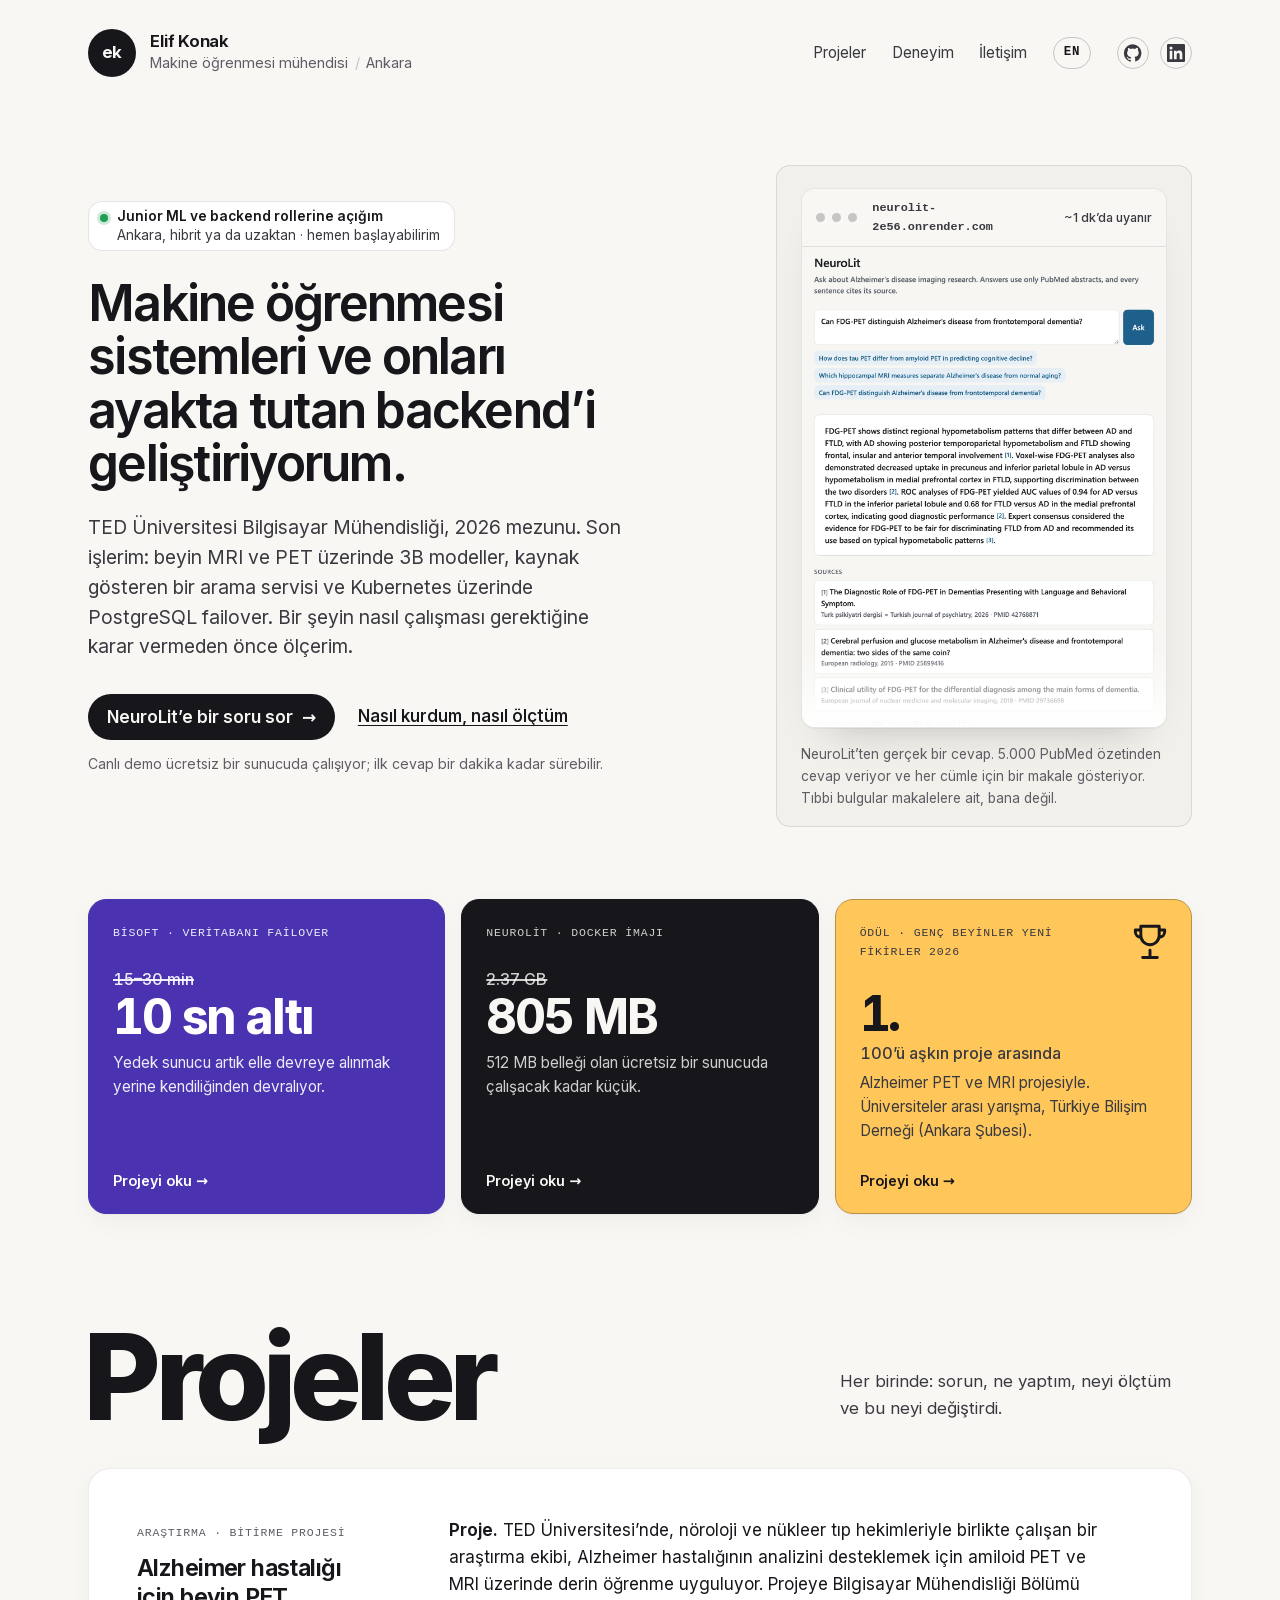
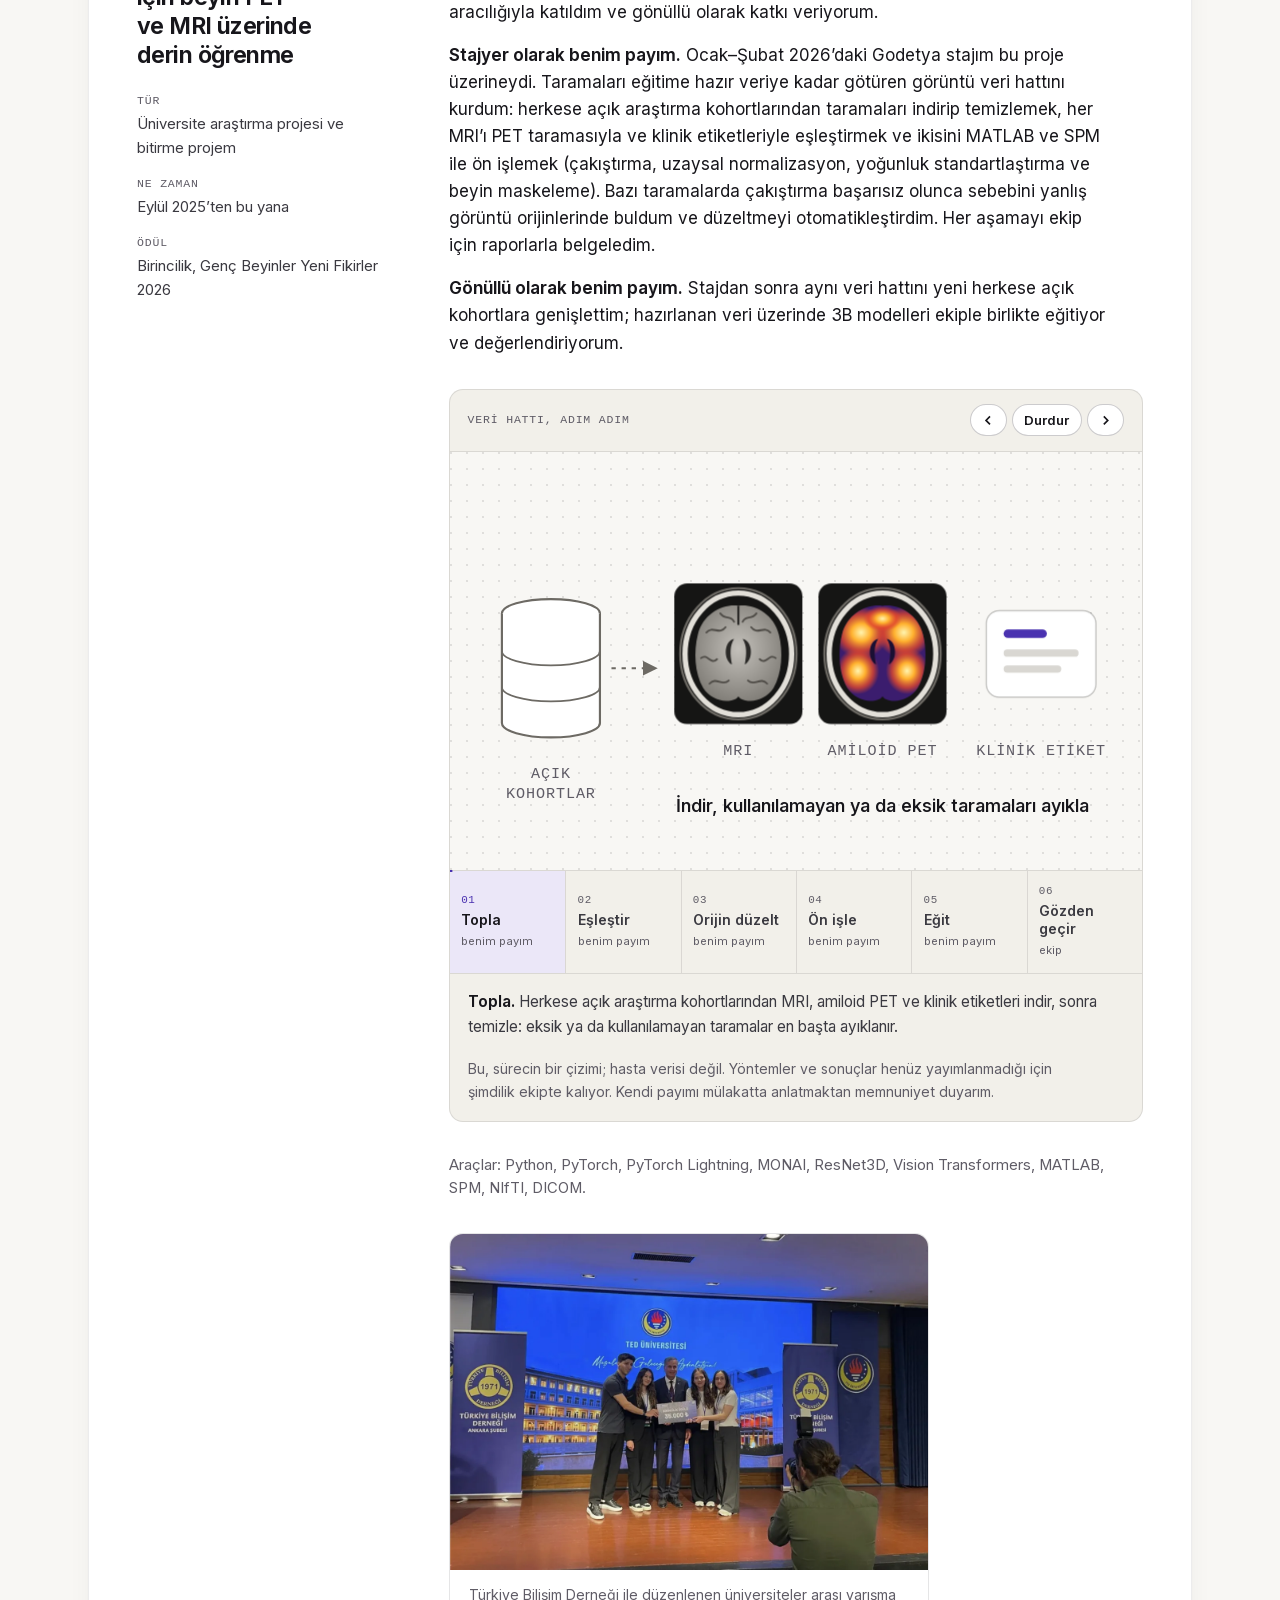
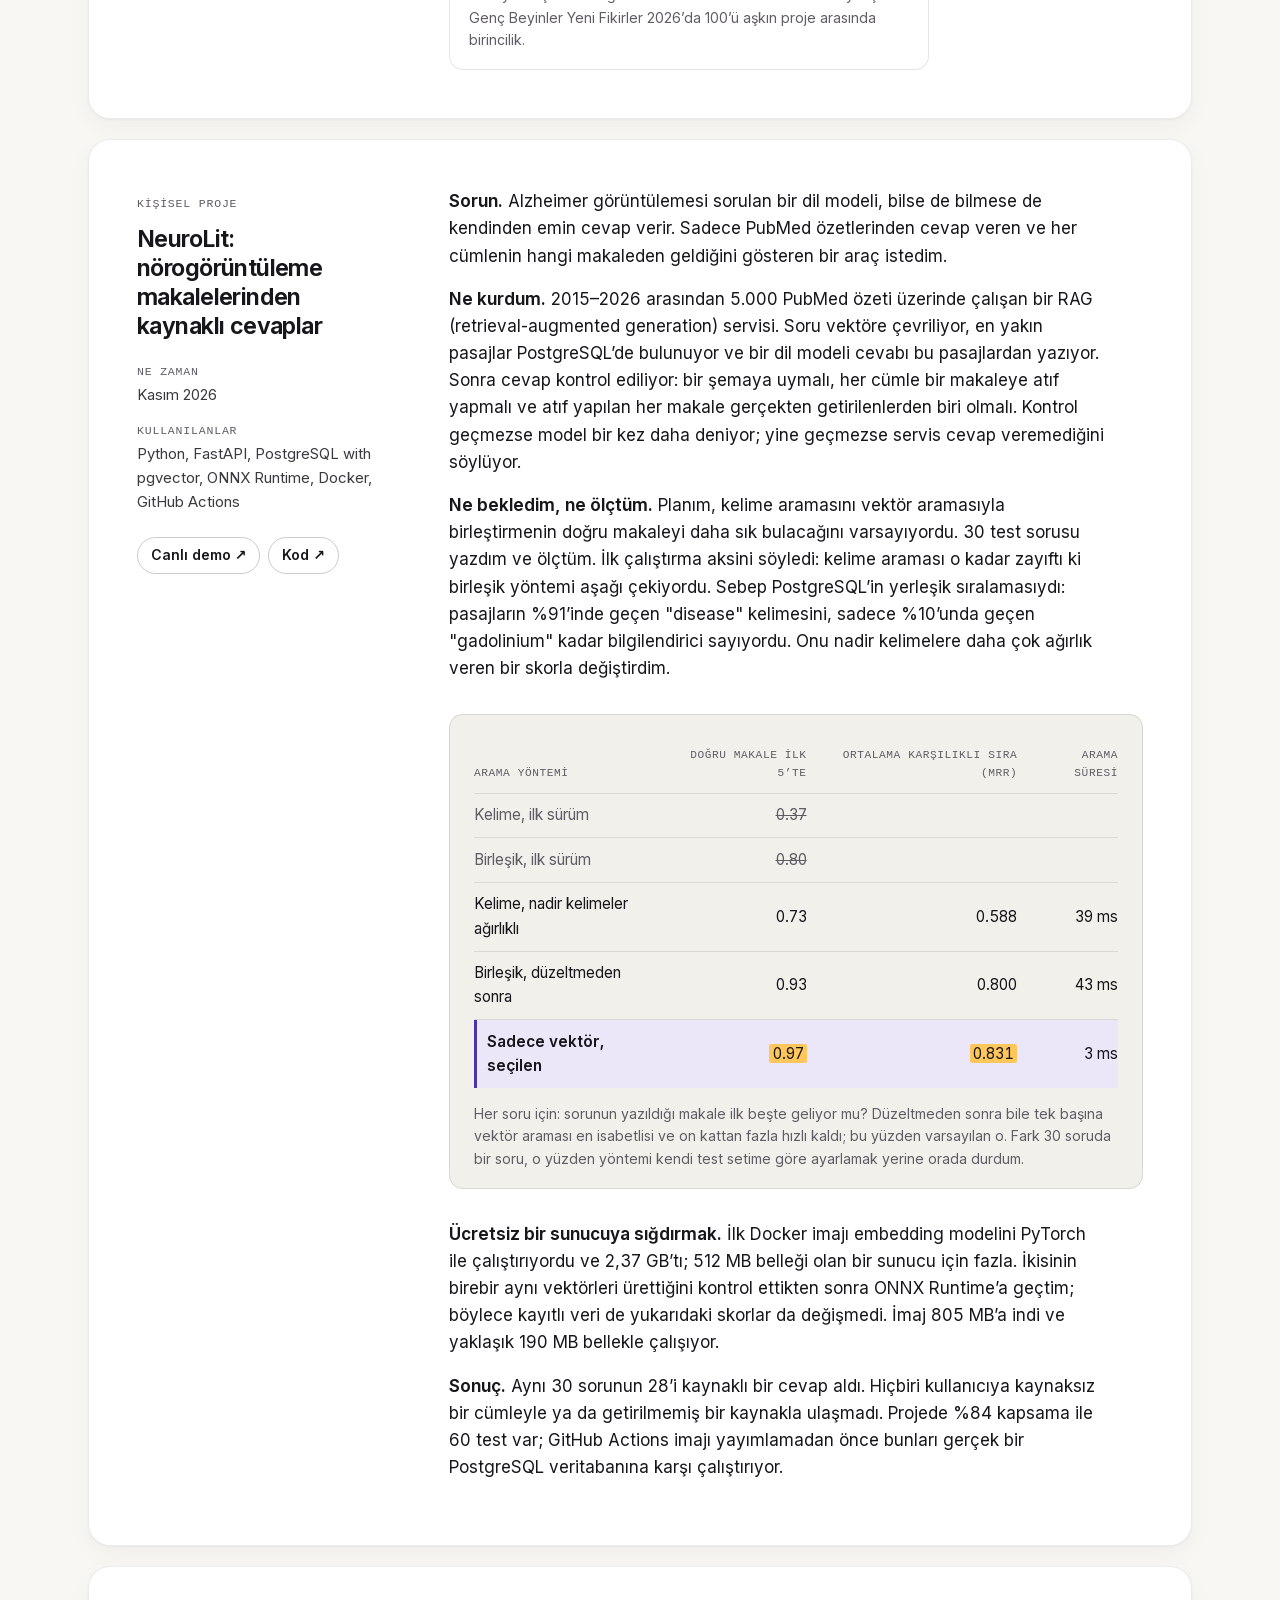
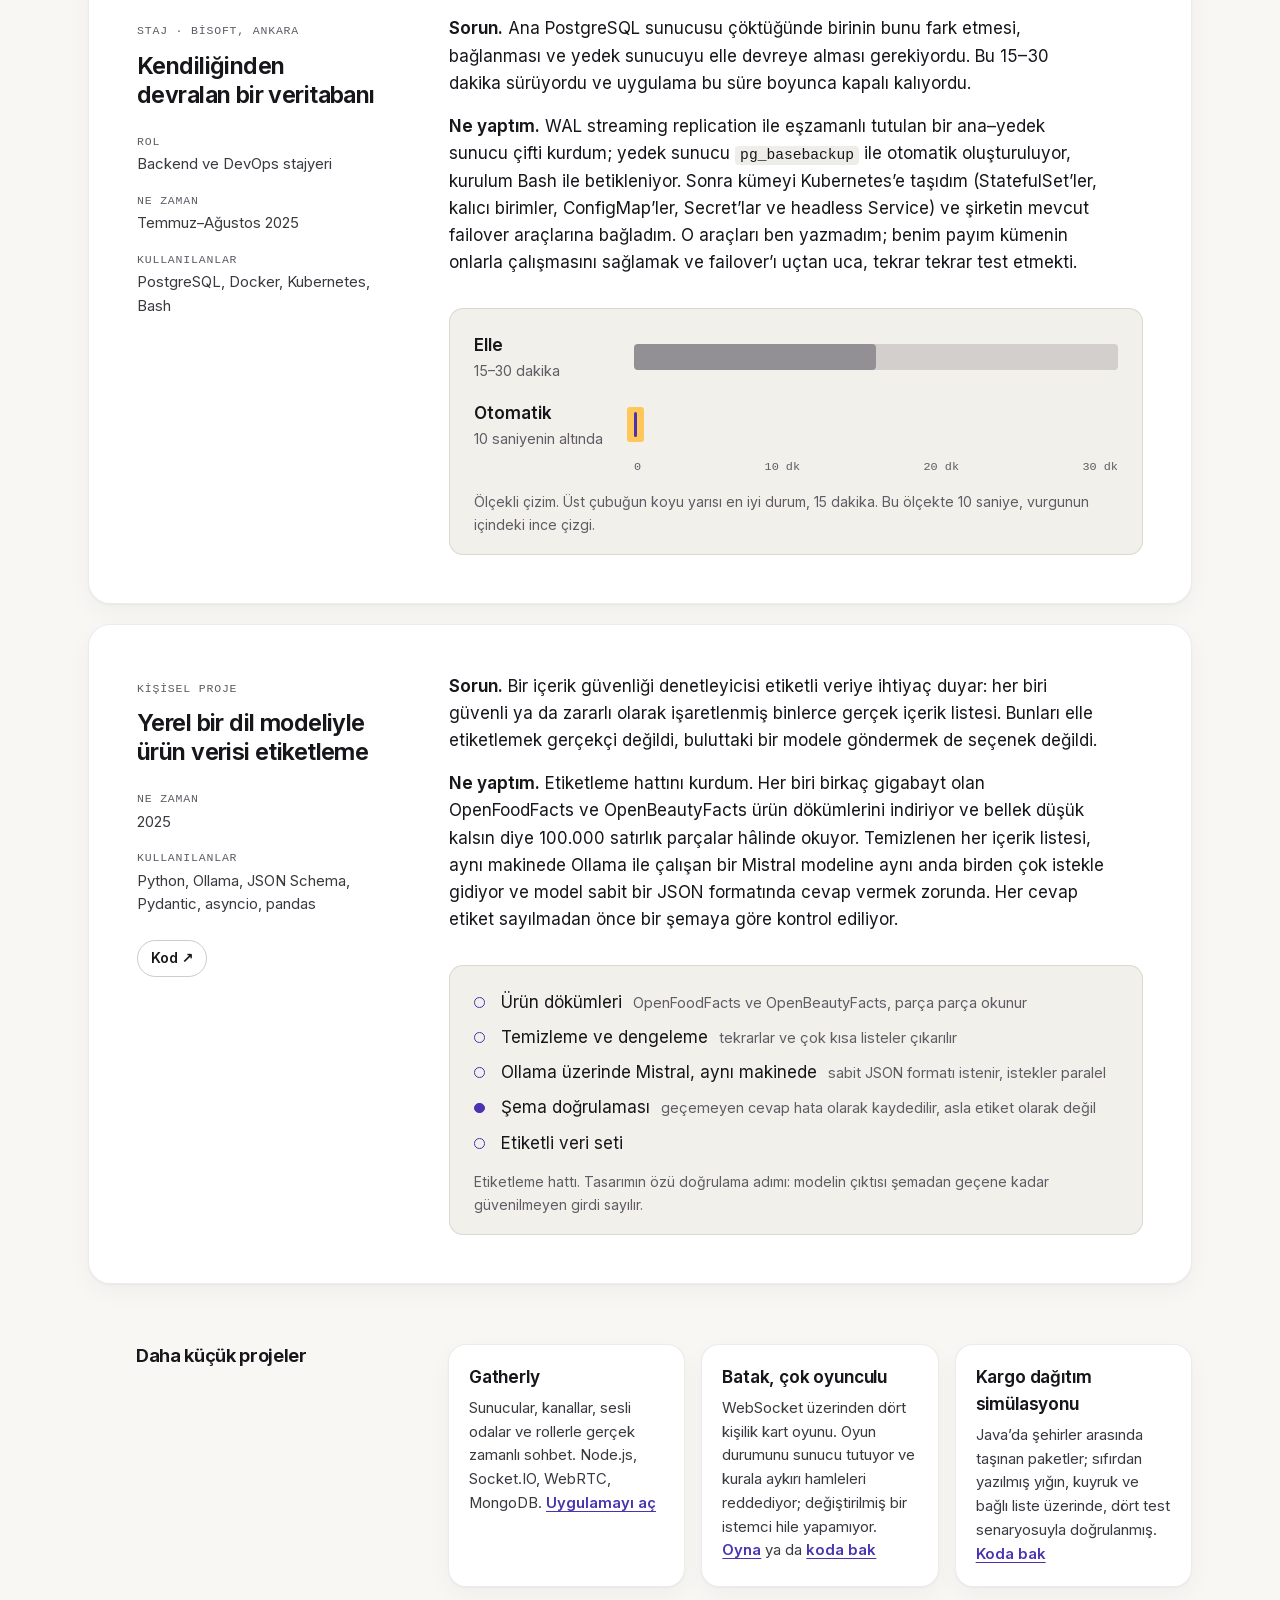
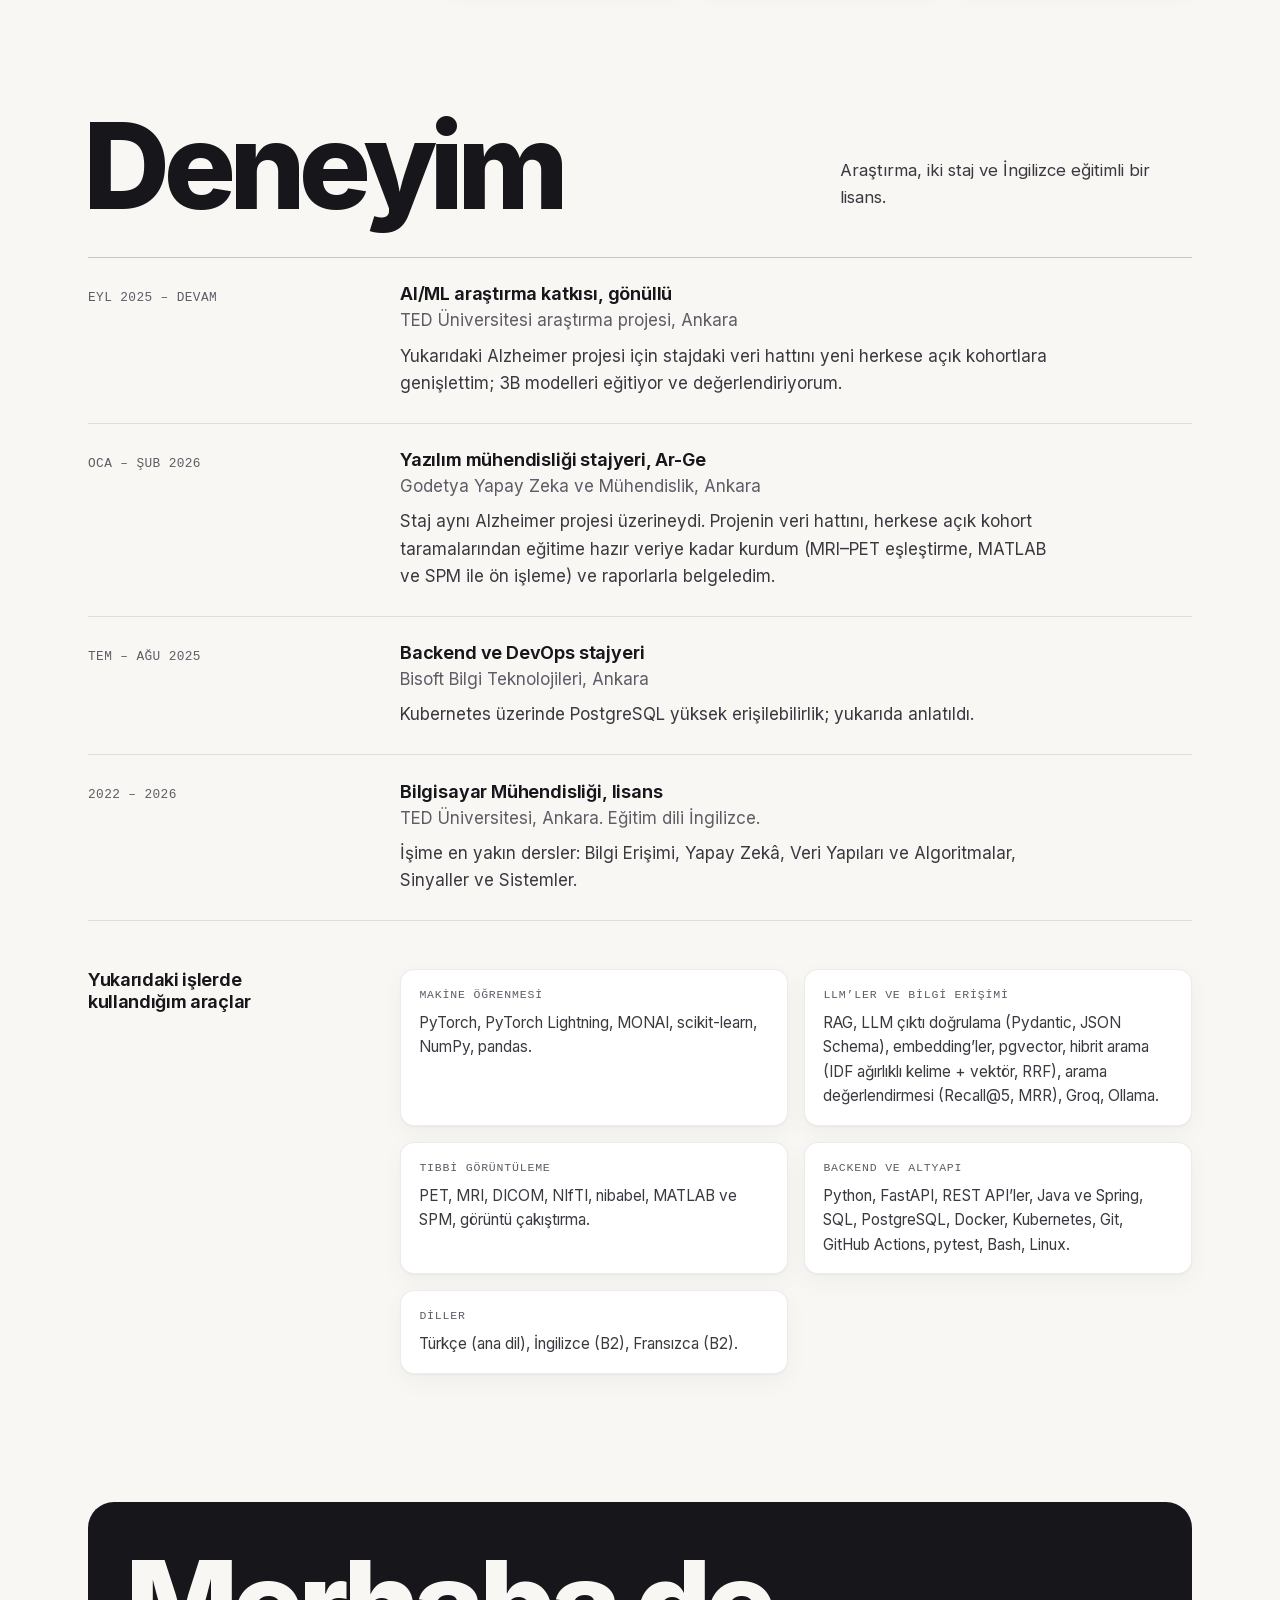
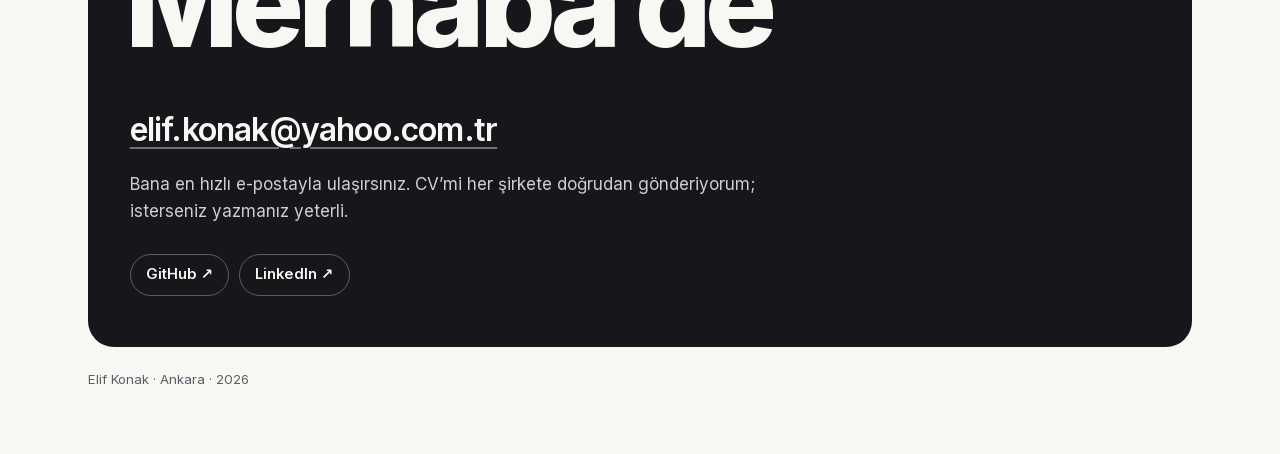
==== tr/index.html @ c2afcd05 "Turkish page at /tr/, new intro and link-preview text - New headline and subtitle; the 'I measure it" ====
<!DOCTYPE html>
<html lang="tr">
<head>
<meta charset="UTF-8" />
<meta name="viewport" content="width=device-width, initial-scale=1.0" />
<meta name="color-scheme" content="light" />
<title>Elif Konak, makine öğrenmesi mühendisi</title>
<meta name="description" content="Ankara’da makine öğrenmesi ve backend mühendisi. ML sistemleri, bilgi erişimi ve güvenilir altyapı. TED Üniversitesi, 2026." />
<meta property="og:title" content="Elif Konak, makine öğrenmesi mühendisi" />
<meta property="og:description" content="Ankara’da makine öğrenmesi ve backend mühendisi. ML sistemleri, bilgi erişimi ve güvenilir altyapı. TED Üniversitesi, 2026." />
<meta property="og:type" content="website" />
<meta property="og:url" content="https://elifkk14.github.io/tr/" />
<meta property="og:locale" content="tr_TR" />
<link rel="alternate" hreflang="en" href="https://elifkk14.github.io/" />
<link rel="alternate" hreflang="tr" href="https://elifkk14.github.io/tr/" />
<meta property="og:image" content="https://elifkk14.github.io/images/og-card.png?v=3" />
<meta property="og:image:width" content="1200" />
<meta property="og:image:height" content="630" />
<meta property="og:image:alt" content="Elif Konak, machine learning engineer in Ankara. Medical imaging, literature search and the backend that keeps them running." />
<meta name="twitter:card" content="summary_large_image" />
<meta name="twitter:title" content="Elif Konak, makine öğrenmesi mühendisi" />
<meta name="twitter:description" content="Ankara’da makine öğrenmesi ve backend mühendisi. ML sistemleri, bilgi erişimi ve güvenilir altyapı." />
<meta name="twitter:image" content="https://elifkk14.github.io/images/og-card.png?v=3" />
<link rel="icon" href="data:image/svg+xml,<svg xmlns='http://www.w3.org/2000/svg' viewBox='0 0 100 100'><rect width='100' height='100' rx='22' fill='%234a32b0'/><text x='50' y='67' font-family='Inter,Arial,sans-serif' font-weight='700' font-size='50' text-anchor='middle' fill='white'>ek</text></svg>" />
<script>try{if(!matchMedia('(prefers-reduced-motion: reduce)').matches&&'IntersectionObserver' in window)document.documentElement.classList.add('anim');addEventListener('error',function(){document.documentElement.classList.remove('anim')})}catch(e){}</script>
<link rel="preload" href="../fonts/inter-latin.woff2" as="font" type="font/woff2" crossorigin />
<link rel="stylesheet" href="../assets/site.css" />
</head>
<body>
<a class="skip" href="#work">Seçili çalışmalara geç</a>
<div class="progress" aria-hidden="true"></div>

<nav class="rail" aria-label="Bölümler">
  <ol>
    <li><a href="#top" data-sec="top"><i></i><span>Giriş</span></a></li>
    <li><a href="#work" data-sec="work"><i></i><span>Projeler</span></a></li>
    <li><a href="#experience" data-sec="experience"><i></i><span>Deneyim</span></a></li>
    <li><a href="#contact" data-sec="contact"><i></i><span>İletişim</span></a></li>
  </ol>
</nav>

<div class="wrap" id="top">
  <header class="top">
    <nav aria-label="Ana menü">
      <a class="who" href="#top">
        <span class="avatar" aria-hidden="true">ek</span>
        <span><b>Elif Konak</b><small>Makine öğrenmesi mühendisi<span>/</span>Ankara</small></span>
      </a>
      <ul>
        <li><a href="#work">Projeler</a></li>
        <li><a href="#experience">Deneyim</a></li>
        <li><a href="#contact">İletişim</a></li>
        <li class="lang"><a href="../" hreflang="en" lang="en" aria-label="English">EN</a></li>
        <li class="ico"><a href="https://github.com/elifkk14" aria-label="GitHub"><svg viewBox="0 0 24 24" width="18" height="18" aria-hidden="true"><path fill="currentColor" d="M12 .3a12 12 0 0 0-3.8 23.4c.6.1.8-.3.8-.6v-2c-3.3.7-4-1.6-4-1.6-.6-1.4-1.4-1.8-1.4-1.8-1-.7.1-.7.1-.7 1.2.1 1.8 1.2 1.8 1.2 1 1.8 2.8 1.3 3.5 1 0-.8.4-1.3.7-1.6-2.7-.3-5.5-1.3-5.5-5.9 0-1.3.5-2.4 1.2-3.2-.1-.3-.5-1.5.1-3.2 0 0 1-.3 3.3 1.2a11.5 11.5 0 0 1 6 0C17.3 4.6 18.3 5 18.3 5c.7 1.7.2 2.9.1 3.2.8.8 1.2 1.9 1.2 3.2 0 4.6-2.8 5.6-5.5 5.9.4.4.8 1.1.8 2.2v3.3c0 .3.2.7.8.6A12 12 0 0 0 12 .3"/></svg></a></li>
        <li class="ico"><a href="https://www.linkedin.com/in/elif-konakk/" aria-label="LinkedIn"><svg viewBox="0 0 24 24" width="18" height="18" aria-hidden="true"><path fill="currentColor" d="M20.45 20.45h-3.56v-5.57c0-1.33-.02-3.04-1.85-3.04-1.85 0-2.14 1.45-2.14 2.94v5.67H9.35V9h3.41v1.56h.05c.48-.9 1.64-1.85 3.37-1.85 3.6 0 4.27 2.37 4.27 5.46v6.28zM5.34 7.43a2.06 2.06 0 1 1 0-4.13 2.06 2.06 0 0 1 0 4.13zM7.12 20.45H3.56V9h3.56v11.45zM22.22 0H1.77C.79 0 0 .77 0 1.73v20.54C0 23.23.79 24 1.77 24h20.45c.98 0 1.78-.77 1.78-1.73V1.73C24 .77 23.2 0 22.22 0z"/></svg></a></li>
      </ul>
    </nav>
  </header>

  <div class="intro">
    <div>
      <p class="status"><span><b>Junior ML ve backend rollerine açığım</b> <span>Ankara, hibrit ya da uzaktan · hemen başlayabilirim</span></span></p>
      <h1>Makine öğrenmesi sistemleri ve onları ayakta tutan backend’i geliştiriyorum.</h1>
      <p class="lede">TED Üniversitesi Bilgisayar Mühendisliği, 2026 mezunu. Son işlerim: beyin MRI ve PET üzerinde 3B modeller, kaynak gösteren bir arama servisi ve Kubernetes üzerinde PostgreSQL failover. Bir şeyin nasıl çalışması gerektiğine karar vermeden önce ölçerim.</p>
      <p class="actions">
        <a class="button" href="https://neurolit-2e56.onrender.com">NeuroLit’e bir soru sor <span class="arr" aria-hidden="true">→</span></a>
        <a class="plain" href="#neurolit">Nasıl kurdum, nasıl ölçtüm</a>
        <small>Canlı demo ücretsiz bir sunucuda çalışıyor; ilk cevap bir dakika kadar sürebilir.</small>
      </p>
    </div>
    <figure class="demo">
      <a href="https://neurolit-2e56.onrender.com" aria-label="NeuroLit canlı demosunu aç">
        <span class="bar"><i></i><i></i><i></i><b>neurolit-2e56.onrender.com</b><em>~1 dk’da uyanır</em></span>
        <span class="view">
          <picture>
            <source srcset="../images/neurolit-answer.webp" type="image/webp" />
            <img src="../images/neurolit-answer.jpg" alt="NeuroLit’in FDG-PET’in Alzheimer hastalığını frontotemporal demanstan ayırıp ayıramayacağı sorusuna verdiği cevap; numaralı atıflar ve altta PubMed kaynakları" width="1300" height="1741" decoding="async" />
          </picture>
        </span>
      </a>
      <figcaption>NeuroLit’ten gerçek bir cevap. 5.000 PubMed özetinden cevap veriyor ve her cümle için bir makale gösteriyor. Tıbbi bulgular makalelere ait, bana değil.</figcaption>
    </figure>
  </div>

  <ul class="stats" aria-label="Aşağıdaki projelerden öne çıkanlar">
    <li class="s-signal rv"><a href="#failover">
      <span class="label">Bisoft · veritabanı failover</span>
      <span class="num"><del>15–30 min</del><span class="new">10 sn altı</span></span>
      <p>Yedek sunucu artık elle devreye alınmak yerine kendiliğinden devralıyor.</p>
      <span class="go">Projeyi oku <span aria-hidden="true">→</span></span>
    </a></li>
    <li class="s-ink rv"><a href="#neurolit">
      <span class="label">NeuroLit · Docker imajı</span>
      <span class="num"><del>2.37 GB</del><span class="new">805 MB</span></span>
      <p>512 MB belleği olan ücretsiz bir sunucuda çalışacak kadar küçük.</p>
      <span class="go">Projeyi oku <span aria-hidden="true">→</span></span>
    </a></li>
    <li class="s-award rv"><a href="#alzheimers">
      <svg class="trophy" viewBox="0 0 24 24" width="44" height="44" aria-hidden="true"><path d="M8 21h8M12 17v4M7 4h10v5a5 5 0 0 1-10 0V4zM17 6h3v1a3 3 0 0 1-3 3M7 6H4v1a3 3 0 0 0 3 3" fill="none" stroke="currentColor" stroke-width="1.6" stroke-linecap="round" stroke-linejoin="round"/></svg>
      <span class="label">Ödül · Genç Beyinler Yeni Fikirler 2026</span>
      <span class="num"><span class="new">1.</span><span class="of">100’ü aşkın proje arasında</span></span>
      <p>Alzheimer PET ve MRI projesiyle. Üniversiteler arası yarışma, Türkiye Bilişim Derneği (Ankara Şubesi).</p>
      <span class="go">Projeyi oku <span aria-hidden="true">→</span></span>
    </a></li>
  </ul>
</div>

<main>
<section id="work">
  <div class="wrap">
    <div class="sec-head rv-head">
      <h2 class="display"><span class="m">Projeler</span></h2>
      <p>Her birinde: sorun, ne yaptım, neyi ölçtüm ve bu neyi değiştirdi.</p>
    </div>

    <article class="case rv" id="alzheimers">
      <div class="meta">
        <span class="label">Araştırma · bitirme projesi</span>
        <h3>Alzheimer hastalığı için beyin PET ve MRI üzerinde derin öğrenme</h3>
        <dl>
          <div><dt class="label">Tür</dt><dd>Üniversite araştırma projesi ve bitirme projem</dd></div>
          <div><dt class="label">Ne zaman</dt><dd>Eylül 2025’ten bu yana</dd></div>
          <div><dt class="label">Ödül</dt><dd>Birincilik, Genç Beyinler Yeni Fikirler 2026</dd></div>
        </dl>
      </div>
      <div class="story">
        <div class="prose kids">
          <p><b>Proje.</b> TED Üniversitesi’nde, nöroloji ve nükleer tıp hekimleriyle birlikte çalışan bir araştırma ekibi, Alzheimer hastalığının analizini desteklemek için amiloid PET ve MRI üzerinde derin öğrenme uyguluyor. Projeye Bilgisayar Mühendisliği Bölümü aracılığıyla katıldım ve gönüllü olarak katkı veriyorum.</p>
          <p><b>Stajyer olarak benim payım.</b> Ocak–Şubat 2026’daki Godetya stajım bu proje üzerineydi. Taramaları eğitime hazır veriye kadar götüren görüntü veri hattını kurdum: herkese açık araştırma kohortlarından taramaları indirip temizlemek, her MRI’ı PET taramasıyla ve klinik etiketleriyle eşleştirmek ve ikisini MATLAB ve SPM ile ön işlemek (çakıştırma, uzaysal normalizasyon, yoğunluk standartlaştırma ve beyin maskeleme). Bazı taramalarda çakıştırma başarısız olunca sebebini yanlış görüntü orijinlerinde buldum ve düzeltmeyi otomatikleştirdim. Her aşamayı ekip için raporlarla belgeledim.</p>
          <p><b>Gönüllü olarak benim payım.</b> Stajdan sonra aynı veri hattını yeni herkese açık kohortlara genişlettim; hazırlanan veri üzerinde 3B modelleri ekiple birlikte eğitiyor ve değerlendiriyorum.</p>
        </div>

        <figure class="pipe" id="pipe">
          <div class="pipe-top">
            <span class="label">Veri hattı, adım adım</span>
            <div class="pipe-ctrl">
              <button type="button" data-act="prev" aria-label="Önceki adım"><svg viewBox="0 0 16 16" aria-hidden="true"><path d="M10 3 5 8l5 5" fill="none" stroke="currentColor" stroke-width="2"/></svg></button>
              <button type="button" data-act="play" aria-pressed="true"><span>Durdur</span></button>
              <button type="button" data-act="next" aria-label="Sonraki adım"><svg viewBox="0 0 16 16" aria-hidden="true"><path d="m6 3 5 5-5 5" fill="none" stroke="currentColor" stroke-width="2"/></svg></button>
            </div>
          </div>

          <svg class="stage" viewBox="0 0 480 290" role="img" aria-labelledby="pipe-title">
            <title id="pipe-title">Görüntü veri hattının çizimi: taramaları topla, MRI ile PET’i eşleştir, görüntü orijinlerini düzelt, ön işle, 3B modelleri eğit ve sonuçları hekimlerle gözden geçir.</title>
            <defs>
              <path id="brain" d="M0,-45 C14,-47 33,-38 38,-18 C42,-2 41,18 33,32 C26,43 12,47 2,42 L0,40 L-2,42 C-12,47 -26,43 -33,32 C-41,18 -42,-2 -38,-18 C-33,-38 -14,-47 0,-45Z"/>
              <clipPath id="bclip"><use href="#brain"/></clipPath>
              <radialGradient id="gm" cx="50%" cy="45%" r="62%"><stop offset="0" stop-color="#c4c1bb"/><stop offset="1" stop-color="#7d7a74"/></radialGradient>
              <radialGradient id="hot"><stop offset="0" stop-color="#fff5b0"/><stop offset=".35" stop-color="#ffb12e"/><stop offset=".72" stop-color="#e5482c" stop-opacity=".75"/><stop offset="1" stop-color="#e5482c" stop-opacity="0"/></radialGradient>
              <linearGradient id="uneven" x1="0" x2="1"><stop offset="0" stop-color="#2a2a28"/><stop offset=".3" stop-color="#d8d5ce"/><stop offset=".55" stop-color="#5a5853"/><stop offset=".8" stop-color="#f4f2ee"/><stop offset="1" stop-color="#3a3936"/></linearGradient>
              <linearGradient id="even" x1="0" x2="1"><stop offset="0" stop-color="#1c1c1b"/><stop offset="1" stop-color="#f4f2ee"/></linearGradient>
              <symbol id="tile" viewBox="-60 -66 120 132"><rect x="-60" y="-66" width="120" height="132" rx="12" fill="#151514"/></symbol>
              <symbol id="skull" viewBox="-60 -66 120 132"><ellipse rx="50" ry="57" fill="none" stroke="#e2dfd8" stroke-width="5"/><ellipse rx="54.5" ry="61.5" fill="none" stroke="#6f6c66" stroke-width="2"/></symbol>
              <symbol id="mri" viewBox="-60 -66 120 132">
                <use href="#brain" fill="url(#gm)"/>
                <g fill="none" stroke="#4f4c47" stroke-width="1.7" stroke-linecap="round">
                  <path d="M-30,-20 C-24,-27 -18,-17 -12,-25"/><path d="M30,-20 C24,-27 18,-17 12,-25"/>
                  <path d="M-35,4 C-29,-1 -26,11 -20,5"/><path d="M35,4 C29,-1 26,11 20,5"/>
                  <path d="M-27,28 C-21,21 -15,31 -9,25"/><path d="M27,28 C21,21 15,31 9,25"/>
                  <path d="M-17,-38 C-12,-31 -7,-37 -4,-30"/><path d="M17,-38 C12,-31 7,-37 4,-30"/>
                </g>
                <path d="M-4,-14 C-14,-12 -14,6 -6,10 C-8,0 -8,-8 -4,-14Z M4,-14 C14,-12 14,6 6,10 C8,0 8,-8 4,-14Z" fill="#2a2927"/>
                <path d="M0,-45 V-27" stroke="#2a2927" stroke-width="2"/>
              </symbol>
              <symbol id="pet" viewBox="-60 -66 120 132">
                <g clip-path="url(#bclip)">
                  <rect x="-45" y="-50" width="90" height="100" fill="#3b1d6e"/>
                  <ellipse cx="-20" cy="-20" rx="26" ry="24" fill="url(#hot)"/><ellipse cx="20" cy="-20" rx="26" ry="24" fill="url(#hot)"/>
                  <ellipse cx="-23" cy="16" rx="20" ry="22" fill="url(#hot)"/><ellipse cx="23" cy="16" rx="20" ry="22" fill="url(#hot)"/>
                  <ellipse cx="0" cy="-33" rx="18" ry="12" fill="url(#hot)"/>
                </g>
                <path d="M-4,-14 C-14,-12 -14,6 -6,10 C-8,0 -8,-8 -4,-14Z M4,-14 C14,-12 14,6 6,10 C8,0 8,-8 4,-14Z" fill="#1a0f33"/>
              </symbol>
              <marker id="arr" viewBox="0 0 10 10" refX="8" refY="5" markerWidth="7" markerHeight="7" orient="auto-start-reverse"><path d="M0,0 L10,5 L0,10 z" fill="#6d6a64"/></marker>
            </defs>

            <!-- 01 collect -->
            <g class="scene" data-s="0">
              <g transform="translate(70,150)">
                <ellipse cy="-38" rx="34" ry="10" fill="#fff" stroke="#6d6a64" stroke-width="1.5"/>
                <path d="M-34,-38 V38 A34,10 0 0 0 34,38 V-38" fill="#fff" stroke="#6d6a64" stroke-width="1.5"/>
                <path d="M-34,-12 A34,10 0 0 0 34,-12 M-34,13 A34,10 0 0 0 34,13" fill="none" stroke="#6d6a64" stroke-width="1.2"/>
                <text y="76" text-anchor="middle">Açık</text><text y="90" text-anchor="middle">kohortlar</text>
              </g>
              <path d="M112,150 H142" stroke="#6d6a64" stroke-width="1.5" stroke-dasharray="3 4" marker-end="url(#arr)"/>
              <g transform="translate(200,140) scale(.74)"><g class="a-r1"><use href="#tile" x="-60" y="-66" width="120" height="132"/><use href="#skull" x="-60" y="-66" width="120" height="132"/><use href="#mri" x="-60" y="-66" width="120" height="132"/></g></g>
              <g transform="translate(300,140) scale(.74)"><g class="a-r2"><use href="#tile" x="-60" y="-66" width="120" height="132"/><use href="#skull" x="-60" y="-66" width="120" height="132"/><use href="#pet" x="-60" y="-66" width="120" height="132"/></g></g>
              <g transform="translate(410,140)"><g class="a-r3">
                <rect x="-38" y="-30" width="76" height="60" rx="9" fill="#fff" stroke="#121211" stroke-opacity=".22"/>
                <rect x="-26" y="-17" width="30" height="6" rx="3" fill="#4a32b0"/>
                <rect x="-26" y="-3" width="52" height="5" rx="2.5" fill="#d9d7d2"/>
                <rect x="-26" y="8" width="40" height="5" rx="2.5" fill="#d9d7d2"/>
              </g></g>
              <text x="200" y="210" text-anchor="middle" class="a-fade" style="--d:.6s">MRI</text>
              <text x="300" y="210" text-anchor="middle" class="a-fade" style="--d:.9s">Amiloid PET</text>
              <text x="410" y="210" text-anchor="middle" class="a-fade" style="--d:1.2s">Klinik etiket</text>
              <text x="300" y="250" text-anchor="middle" class="t-ink a-fade" style="--d:1.5s">İndir, kullanılamayan ya da eksik taramaları ayıkla</text>
            </g>

            <!-- 02 pair -->
            <g class="scene" data-s="1">
              <text x="150" y="52" text-anchor="middle">MRI</text>
              <text x="330" y="52" text-anchor="middle">PET</text>
              <g transform="translate(150,128) scale(.86)"><g class="a-rr"><use href="#tile" x="-60" y="-66" width="120" height="132"/><use href="#skull" x="-60" y="-66" width="120" height="132"/><use href="#mri" x="-60" y="-66" width="120" height="132"/></g></g>
              <g transform="translate(330,128) scale(.86)"><g class="a-l"><use href="#tile" x="-60" y="-66" width="120" height="132"/><use href="#skull" x="-60" y="-66" width="120" height="132"/><use href="#pet" x="-60" y="-66" width="120" height="132"/></g></g>
              <path d="M206,128 H274" stroke="#4a32b0" stroke-width="2.5" class="a-draw" style="--len:68;--d:.8s"/>
              <circle cx="206" cy="128" r="4" fill="#4a32b0" class="a-pop" style="--d:.8s"/>
              <circle cx="274" cy="128" r="4" fill="#4a32b0" class="a-pop" style="--d:1.4s"/>
              <text x="240" y="118" text-anchor="middle" class="t-sig a-fade" style="--d:1.4s">eşle</text>
              <path d="M150,186 V226 H190 M330,186 V226 H290" fill="none" stroke="#6d6a64" stroke-width="1.5" class="a-draw" style="--len:90;--d:1.5s"/>
              <g transform="translate(240,226)"><g class="a-u" style="animation-delay:1.9s">
                <rect x="-52" y="-16" width="104" height="32" rx="16" fill="#fff" stroke="#121211" stroke-opacity=".22"/>
                <text y="4" text-anchor="middle" class="t-ink" style="font-size:11.5px">+ klinik etiket</text>
              </g></g>
              <text x="240" y="275" text-anchor="middle" class="a-fade" style="--d:2.2s">Aynı katılımcı, tek kayıt</text>
            </g>

            <!-- 03 fix origins -->
            <g class="scene" data-s="2">
              <g transform="translate(170,145)"><g class="a-origin">
                <use href="#tile" x="-60" y="-66" width="120" height="132"/><use href="#skull" x="-60" y="-66" width="120" height="132"/><use href="#mri" x="-60" y="-66" width="120" height="132"/>
                <circle r="4.5" fill="#e5482c" stroke="#fff" stroke-width="1.5"/>
              </g></g>
              <g stroke="#4a32b0" stroke-width="1.3" stroke-dasharray="5 4" fill="none">
                <path d="M80,145 H260"/><path d="M170,52 V238"/>
              </g>
              <circle cx="170" cy="145" r="11" fill="none" stroke="#4a32b0" stroke-width="1.5"/>
              <text x="300" y="104">Görüntü orijini</text>
              <g class="a-out" style="--d:1.6s"><text x="300" y="130" class="t-ink t-bad">Merkez dışı, eğik</text><text x="300" y="150" class="t-ink" style="fill:#6d6a64">çakıştırma başarısız</text></g>
              <g class="a-fade" style="--d:1.9s"><text x="300" y="130" class="t-ink t-sig">Düzeltildi</text><text x="300" y="150" class="t-ink" style="fill:#6d6a64">otomatik, her taramada</text></g>
              <text x="300" y="196">Referans noktası</text>
              <circle cx="306" cy="214" r="4.5" fill="#e5482c" stroke="#fff" stroke-width="1.5"/>
              <text x="318" y="218" class="t-ink" style="fill:#6d6a64">tarama orijini</text>
            </g>

            <!-- 04 preprocess -->
            <g class="scene" data-s="3">
              <g transform="translate(150,135)"><g class="a-norm">
                <use href="#tile" x="-60" y="-66" width="120" height="132"/>
                <g class="a-out" style="--d:1.9s"><use href="#skull" x="-60" y="-66" width="120" height="132"/></g>
                <use href="#mri" x="-60" y="-66" width="120" height="132"/>
                <g class="a-reg"><use href="#pet" x="-60" y="-66" width="120" height="132"/></g>
              </g></g>
              <rect x="90" y="222" width="120" height="10" rx="5" fill="url(#uneven)"/>
              <rect x="90" y="222" width="120" height="10" rx="5" fill="url(#even)" class="a-fade" style="--d:2.5s"/>
              <text x="150" y="252" text-anchor="middle">Yoğunluk</text>
              <g transform="translate(270,0)">
                <g><circle cx="8" cy="82" r="8" fill="#fff" stroke="#121211" stroke-opacity=".25"/><path d="M4,82 l3,3 5,-6" fill="none" stroke="#4a32b0" stroke-width="2" class="a-pop" style="--d:1.1s"/><text x="24" y="86" class="t-ink">Çakıştırma</text></g>
                <g><circle cx="8" cy="122" r="8" fill="#fff" stroke="#121211" stroke-opacity=".25"/><path d="M4,122 l3,3 5,-6" fill="none" stroke="#4a32b0" stroke-width="2" class="a-pop" style="--d:1.6s"/><text x="24" y="126" class="t-ink">Uzaysal normalizasyon</text></g>
                <g><circle cx="8" cy="162" r="8" fill="#fff" stroke="#121211" stroke-opacity=".25"/><path d="M4,162 l3,3 5,-6" fill="none" stroke="#4a32b0" stroke-width="2" class="a-pop" style="--d:2.2s"/><text x="24" y="166" class="t-ink">Beyin maskeleme</text></g>
                <g><circle cx="8" cy="202" r="8" fill="#fff" stroke="#121211" stroke-opacity=".25"/><path d="M4,202 l3,3 5,-6" fill="none" stroke="#4a32b0" stroke-width="2" class="a-pop" style="--d:2.8s"/><text x="24" y="206" class="t-ink">Yoğunluk standartlaştırma</text></g>
                <text x="0" y="246">MATLAB · SPM</text>
              </g>
            </g>

            <!-- 05 train -->
            <g class="scene" data-s="4">
              <g class="a-u2">
                <g transform="translate(103,124) scale(.4)"><use href="#tile" x="-60" y="-66" width="120" height="132"/><use href="#mri" x="-60" y="-66" width="120" height="132"/></g>
                <g transform="translate(96,131) scale(.4)"><use href="#tile" x="-60" y="-66" width="120" height="132"/><use href="#mri" x="-60" y="-66" width="120" height="132"/></g>
                <g transform="translate(89,138) scale(.4)"><use href="#tile" x="-60" y="-66" width="120" height="132"/><use href="#mri" x="-60" y="-66" width="120" height="132"/></g>
                <g transform="translate(82,145) scale(.4)"><use href="#tile" x="-60" y="-66" width="120" height="132"/><use href="#mri" x="-60" y="-66" width="120" height="132"/></g>
                <g transform="translate(75,152) scale(.4)"><use href="#tile" x="-60" y="-66" width="120" height="132"/><use href="#pet" x="-60" y="-66" width="120" height="132"/></g>
              </g>
              <text x="88" y="212" text-anchor="middle">3B hacimler</text>
              <path d="M126,140 H150" stroke="#6d6a64" stroke-width="1.5" marker-end="url(#arr)"/>
              <circle cx="132" cy="140" r="3" fill="#4a32b0" class="a-dot" style="--dx:18px"/>
              <g stroke="#121211" stroke-opacity=".55" stroke-width="1.2" stroke-linejoin="round">
                <g transform="translate(184,140)"><path d="M-22,-22 l10,-10 h44 l-10,10z M22,-22 l10,-10 v44 l-10,10z" fill="#fff"/><rect x="-22" y="-22" width="44" height="44" class="a-pulse" style="--d:0s" fill="#f0f0ee"/></g>
                <g transform="translate(240,140)"><path d="M-17,-17 l8,-8 h34 l-8,8z M17,-17 l8,-8 v34 l-8,8z" fill="#fff"/><rect x="-17" y="-17" width="34" height="34" class="a-pulse" style="--d:.25s" fill="#f0f0ee"/></g>
                <g transform="translate(285,140)"><path d="M-13,-13 l6,-6 h26 l-6,6z M13,-13 l6,-6 v26 l-6,6z" fill="#fff"/><rect x="-13" y="-13" width="26" height="26" class="a-pulse" style="--d:.5s" fill="#f0f0ee"/></g>
                <g transform="translate(320,140)"><path d="M-9,-9 l4,-4 h18 l-4,4z M9,-9 l4,-4 v18 l-4,4z" fill="#fff"/><rect x="-9" y="-9" width="18" height="18" class="a-pulse" style="--d:.75s" fill="#f0f0ee"/></g>
              </g>
              <text x="252" y="212" text-anchor="middle">3B model</text>
              <g transform="translate(360,72)">
                <rect width="104" height="120" rx="10" fill="#fff" stroke="#121211" stroke-opacity=".18"/>
                <path d="M14,16 V104 H94" fill="none" stroke="#121211" stroke-opacity=".3"/>
                <path d="M16,24 C30,62 42,80 58,88 S84,96 92,97" fill="none" stroke="#4a32b0" stroke-width="2.2" class="a-draw" style="--len:120;--d:.5s;animation-duration:2.2s"/>
                <path d="M16,32 C30,66 44,80 60,84 S82,86 92,87" fill="none" stroke="#e5482c" stroke-width="1.8" stroke-dasharray="4 3" class="a-fade" style="--d:1.6s"/>
              </g>
              <text x="372" y="212">eğit</text>
              <text x="420" y="212" style="fill:#c2410c">doğrula</text>
              <text x="240" y="258" text-anchor="middle" class="t-ink a-fade" style="--d:1.2s">PyTorch Lightning · MONAI</text>
            </g>

            <!-- 06 review -->
            <g class="scene" data-s="5">
              <g transform="translate(60,70)"><g class="a-u2">
                <rect width="220" height="150" rx="14" fill="#fff" stroke="#121211" stroke-opacity=".18"/>
                <g transform="translate(46,62) scale(.5)"><use href="#tile" x="-60" y="-66" width="120" height="132"/><use href="#pet" x="-60" y="-66" width="120" height="132"/></g>
                <rect x="92" y="34" width="90" height="7" rx="3.5" fill="#121211"/>
                <rect x="92" y="52" width="104" height="5" rx="2.5" fill="#d9d7d2"/>
                <rect x="92" y="66" width="78" height="5" rx="2.5" fill="#d9d7d2"/>
                <rect x="92" y="80" width="92" height="5" rx="2.5" fill="#d9d7d2"/>
                <rect x="20" y="114" width="180" height="8" rx="4" fill="#f0f0ee"/>
                <rect x="20" y="114" width="112" height="8" rx="4" fill="#4a32b0" class="a-grow" style="--d:.7s"/>
              </g></g>
              <text x="170" y="244" text-anchor="middle">Model çıktısı</text>
              <path d="M292,145 H330" stroke="#6d6a64" stroke-width="1.5" marker-end="url(#arr)" class="a-fade" style="--d:1.2s"/>
              <g class="a-fade" style="--d:1.4s" fill="#fff" stroke="#121211" stroke-opacity=".55" stroke-width="1.4">
                <circle cx="368" cy="122" r="11"/><path d="M346,164 C346,146 390,146 390,164"/>
                <circle cx="408" cy="122" r="11"/><path d="M386,164 C386,146 430,146 430,164"/>
              </g>
              <g transform="translate(432,112)"><g class="a-pop" style="--d:2s"><circle r="11" fill="#4a32b0"/><path d="M-5,0 l3.5,3.5 6.5,-7" fill="none" stroke="#fff" stroke-width="2.2"/></g></g>
              <text x="388" y="190" text-anchor="middle" class="a-fade" style="--d:1.6s">Nöroloji +</text>
              <text x="388" y="204" text-anchor="middle" class="a-fade" style="--d:1.6s">nükleer tıp</text>
              <text x="240" y="275" text-anchor="middle" class="t-ink a-fade" style="--d:2.2s">Hekimlerin analizini destekler. Teşhis koymaz.</text>
            </g>
          </svg>

          <ol class="steps">
            <li><button type="button" data-go="0"><span class="bar"><span></span></span><span class="n">01</span><span class="k">Topla</span><span class="mine">benim payım</span></button></li>
            <li><button type="button" data-go="1"><span class="bar"><span></span></span><span class="n">02</span><span class="k">Eşleştir</span><span class="mine">benim payım</span></button></li>
            <li><button type="button" data-go="2"><span class="bar"><span></span></span><span class="n">03</span><span class="k">Orijin düzelt</span><span class="mine">benim payım</span></button></li>
            <li><button type="button" data-go="3"><span class="bar"><span></span></span><span class="n">04</span><span class="k">Ön işle</span><span class="mine">benim payım</span></button></li>
            <li><button type="button" data-go="4"><span class="bar"><span></span></span><span class="n">05</span><span class="k">Eğit</span><span class="mine">benim payım</span></button></li>
            <li><button type="button" data-go="5"><span class="bar"><span></span></span><span class="n">06</span><span class="k">Gözden geçir</span><span class="mine">ekip</span></button></li>
          </ol>
          <p class="step-text" aria-live="polite"><b>Topla.</b> Herkese açık araştırma kohortlarından MRI, amiloid PET ve klinik etiketleri indir, sonra temizle: eksik ya da kullanılamayan taramalar en başta ayıklanır.</p>
          <figcaption>Bu, sürecin bir çizimi; hasta verisi değil. Yöntemler ve sonuçlar henüz yayımlanmadığı için şimdilik ekipte kalıyor. Kendi payımı mülakatta anlatmaktan memnuniyet duyarım.</figcaption>
        </figure>

        <p class="used">Araçlar: Python, PyTorch, PyTorch Lightning, MONAI, ResNet3D, Vision Transformers, MATLAB, SPM, NIfTI, DICOM.</p>

        <figure class="photo">
          <picture>
            <source srcset="../images/award-genc-beyinler.webp" type="image/webp" />
            <img src="../images/award-genc-beyinler.jpg" alt="Elif Konak, Genç Beyinler Yeni Fikirler 2026’da birincilik ödülünü alırken" width="1200" height="842" loading="lazy" decoding="async" />
          </picture>
          <figcaption>Türkiye Bilişim Derneği ile düzenlenen üniversiteler arası yarışma Genç Beyinler Yeni Fikirler 2026’da 100’ü aşkın proje arasında birincilik.</figcaption>
        </figure>
      </div>
    </article>

    <article class="case rv" id="neurolit">
      <div class="meta">
        <span class="label">Kişisel proje</span>
        <h3>NeuroLit: nörogörüntüleme makalelerinden kaynaklı cevaplar</h3>
        <dl>
          <div><dt class="label">Ne zaman</dt><dd>Kasım 2026</dd></div>
          <div><dt class="label">Kullanılanlar</dt><dd>Python, FastAPI, PostgreSQL with pgvector, ONNX Runtime, Docker, GitHub Actions</dd></div>
        </dl>
        <p class="links"><a href="https://neurolit-2e56.onrender.com">Canlı demo ↗</a><a href="https://github.com/elifkk14/neurolit-rag">Kod ↗</a></p>
      </div>
      <div class="story">
        <div class="prose kids">
          <p><b>Sorun.</b> Alzheimer görüntülemesi sorulan bir dil modeli, bilse de bilmese de kendinden emin cevap verir. Sadece PubMed özetlerinden cevap veren ve her cümlenin hangi makaleden geldiğini gösteren bir araç istedim.</p>
          <p><b>Ne kurdum.</b> 2015–2026 arasından 5.000 PubMed özeti üzerinde çalışan bir RAG (retrieval-augmented generation) servisi. Soru vektöre çevriliyor, en yakın pasajlar PostgreSQL’de bulunuyor ve bir dil modeli cevabı bu pasajlardan yazıyor. Sonra cevap kontrol ediliyor: bir şemaya uymalı, her cümle bir makaleye atıf yapmalı ve atıf yapılan her makale gerçekten getirilenlerden biri olmalı. Kontrol geçmezse model bir kez daha deniyor; yine geçmezse servis cevap veremediğini söylüyor.</p>
          <p><b>Ne bekledim, ne ölçtüm.</b> Planım, kelime aramasını vektör aramasıyla birleştirmenin doğru makaleyi daha sık bulacağını varsayıyordu. 30 test sorusu yazdım ve ölçtüm. İlk çalıştırma aksini söyledi: kelime araması o kadar zayıftı ki birleşik yöntemi aşağı çekiyordu. Sebep PostgreSQL’in yerleşik sıralamasıydı: pasajların %91’inde geçen "disease" kelimesini, sadece %10’unda geçen "gadolinium" kadar bilgilendirici sayıyordu. Onu nadir kelimelere daha çok ağırlık veren bir skorla değiştirdim.</p>
        </div>

        <figure>
          <div class="table-scroll tbl">
            <table>
              <caption class="sr">30 test sorusunda arama sonuçları</caption>
              <thead>
                <tr><th scope="col">Arama yöntemi</th><th scope="col">Doğru makale ilk 5’te</th><th scope="col" class="opt">Ortalama karşılıklı sıra (MRR)</th><th scope="col">Arama süresi</th></tr>
              </thead>
              <tbody>
                <tr class="before"><td>Kelime, ilk sürüm</td><td class="was">0.37</td><td class="opt"></td><td></td></tr>
                <tr class="before"><td>Birleşik, ilk sürüm</td><td class="was">0.80</td><td class="opt"></td><td></td></tr>
                <tr><td>Kelime, nadir kelimeler ağırlıklı</td><td>0.73</td><td class="opt">0.588</td><td>39 ms</td></tr>
                <tr><td>Birleşik, düzeltmeden sonra</td><td>0.93</td><td class="opt">0.800</td><td>43 ms</td></tr>
                <tr class="kept"><td><b>Sadece vektör, seçilen</b></td><td><mark>0.97</mark></td><td class="opt"><mark>0.831</mark></td><td>3 ms</td></tr>
              </tbody>
            </table>
          </div>
          <figcaption>Her soru için: sorunun yazıldığı makale ilk beşte geliyor mu? Düzeltmeden sonra bile tek başına vektör araması en isabetlisi ve on kattan fazla hızlı kaldı; bu yüzden varsayılan o. Fark 30 soruda bir soru, o yüzden yöntemi kendi test setime göre ayarlamak yerine orada durdum.</figcaption>
        </figure>

        <div class="prose kids">
          <p><b>Ücretsiz bir sunucuya sığdırmak.</b> İlk Docker imajı embedding modelini PyTorch ile çalıştırıyordu ve 2,37 GB’tı; 512 MB belleği olan bir sunucu için fazla. İkisinin birebir aynı vektörleri ürettiğini kontrol ettikten sonra ONNX Runtime’a geçtim; böylece kayıtlı veri de yukarıdaki skorlar da değişmedi. İmaj 805 MB’a indi ve yaklaşık 190 MB bellekle çalışıyor.</p>
          <p><b>Sonuç.</b> Aynı 30 sorunun 28’i kaynaklı bir cevap aldı. Hiçbiri kullanıcıya kaynaksız bir cümleyle ya da getirilmemiş bir kaynakla ulaşmadı. Projede %84 kapsama ile 60 test var; GitHub Actions imajı yayımlamadan önce bunları gerçek bir PostgreSQL veritabanına karşı çalıştırıyor.</p>
        </div>
      </div>
    </article>

    <article class="case rv" id="failover">
      <div class="meta">
        <span class="label">Staj · Bisoft, Ankara</span>
        <h3>Kendiliğinden devralan bir veritabanı</h3>
        <dl>
          <div><dt class="label">Rol</dt><dd>Backend ve DevOps stajyeri</dd></div>
          <div><dt class="label">Ne zaman</dt><dd>Temmuz–Ağustos 2025</dd></div>
          <div><dt class="label">Kullanılanlar</dt><dd>PostgreSQL, Docker, Kubernetes, Bash</dd></div>
        </dl>
      </div>
      <div class="story">
        <div class="prose kids">
          <p><b>Sorun.</b> Ana PostgreSQL sunucusu çöktüğünde birinin bunu fark etmesi, bağlanması ve yedek sunucuyu elle devreye alması gerekiyordu. Bu 15–30 dakika sürüyordu ve uygulama bu süre boyunca kapalı kalıyordu.</p>
          <p><b>Ne yaptım.</b> WAL streaming replication ile eşzamanlı tutulan bir ana–yedek sunucu çifti kurdum; yedek sunucu <code>pg_basebackup</code> ile otomatik oluşturuluyor, kurulum Bash ile betikleniyor. Sonra kümeyi Kubernetes’e taşıdım (StatefulSet’ler, kalıcı birimler, ConfigMap’ler, Secret’lar ve headless Service) ve şirketin mevcut failover araçlarına bağladım. O araçları ben yazmadım; benim payım kümenin onlarla çalışmasını sağlamak ve failover’ı uçtan uca, tekrar tekrar test etmekti.</p>
        </div>
        <figure>
          <div class="bars" role="img" aria-label="Yedek sunucunun devralma süresi: elle 15–30 dakika, otomatik 10 saniyenin altında, ölçekli çizim.">
            <div class="bar-row">
              <div class="bar-label">Elle<span>15–30 dakika</span></div>
              <div class="track"><div class="b span"></div><div class="b best"></div></div>
            </div>
            <div class="bar-row">
              <div class="bar-label">Otomatik<span>10 saniyenin altında</span></div>
              <div class="track"><div class="b auto"></div></div>
            </div>
          </div>
          <p class="scale" aria-hidden="true"><span>0</span><span>10 dk</span><span>20 dk</span><span>30 dk</span></p>
          <figcaption>Ölçekli çizim. Üst çubuğun koyu yarısı en iyi durum, 15 dakika. Bu ölçekte 10 saniye, vurgunun içindeki ince çizgi.</figcaption>
        </figure>
      </div>
    </article>

    <article class="case rv" id="product-analysis">
      <div class="meta">
        <span class="label">Kişisel proje</span>
        <h3>Yerel bir dil modeliyle ürün verisi etiketleme</h3>
        <dl>
          <div><dt class="label">Ne zaman</dt><dd>2025</dd></div>
          <div><dt class="label">Kullanılanlar</dt><dd>Python, Ollama, JSON Schema, Pydantic, asyncio, pandas</dd></div>
        </dl>
        <p class="links"><a href="https://github.com/elifkk14/product-analysis-ai">Kod ↗</a></p>
      </div>
      <div class="story">
        <div class="prose kids">
          <p><b>Sorun.</b> Bir içerik güvenliği denetleyicisi etiketli veriye ihtiyaç duyar: her biri güvenli ya da zararlı olarak işaretlenmiş binlerce gerçek içerik listesi. Bunları elle etiketlemek gerçekçi değildi, buluttaki bir modele göndermek de seçenek değildi.</p>
          <p><b>Ne yaptım.</b> Etiketleme hattını kurdum. Her biri birkaç gigabayt olan OpenFoodFacts ve OpenBeautyFacts ürün dökümlerini indiriyor ve bellek düşük kalsın diye 100.000 satırlık parçalar hâlinde okuyor. Temizlenen her içerik listesi, aynı makinede Ollama ile çalışan bir Mistral modeline aynı anda birden çok istekle gidiyor ve model sabit bir JSON formatında cevap vermek zorunda. Her cevap etiket sayılmadan önce bir şemaya göre kontrol ediliyor.</p>
        </div>
        <figure>
          <ol class="flow">
            <li><span>Ürün dökümleri <small>OpenFoodFacts ve OpenBeautyFacts, parça parça okunur</small></span></li>
            <li><span>Temizleme ve dengeleme <small>tekrarlar ve çok kısa listeler çıkarılır</small></span></li>
            <li><span>Ollama üzerinde Mistral, aynı makinede <small>sabit JSON formatı istenir, istekler paralel</small></span></li>
            <li class="check"><span>Şema doğrulaması <small>geçemeyen cevap hata olarak kaydedilir, asla etiket olarak değil</small></span></li>
            <li><span>Etiketli veri seti</span></li>
          </ol>
          <figcaption>Etiketleme hattı. Tasarımın özü doğrulama adımı: modelin çıktısı şemadan geçene kadar güvenilmeyen girdi sayılır.</figcaption>
        </figure>
      </div>
    </article>

    <div class="smaller">
      <h3>Daha küçük projeler</h3>
      <ul class="others kids">
        <li><b>Gatherly</b><p>Sunucular, kanallar, sesli odalar ve rollerle gerçek zamanlı sohbet. Node.js, Socket.IO, WebRTC, MongoDB. <a href="https://gatherly-nu-flax.vercel.app/">Uygulamayı aç</a></p></li>
        <li><b>Batak, çok oyunculu</b><p>WebSocket üzerinden dört kişilik kart oyunu. Oyun durumunu sunucu tutuyor ve kurala aykırı hamleleri reddediyor; değiştirilmiş bir istemci hile yapamıyor. <a href="https://spades-server.vercel.app">Oyna</a> ya da <a href="https://github.com/elifkk14/spades-server">koda bak</a></p></li>
        <li><b>Kargo dağıtım simülasyonu</b><p>Java’da şehirler arasında taşınan paketler; sıfırdan yazılmış yığın, kuyruk ve bağlı liste üzerinde, dört test senaryosuyla doğrulanmış. <a href="https://github.com/elifkk14/cargo-delivery-system">Koda bak</a></p></li>
      </ul>
    </div>
  </div>
</section>

<section id="experience">
  <div class="wrap">
    <div class="sec-head rv-head">
      <h2 class="display"><span class="m">Deneyim</span></h2>
      <p>Araştırma, iki staj ve İngilizce eğitimli bir lisans.</p>
    </div>
    <ol class="timeline kids">
      <li>
        <div class="when">Eyl 2025 – devam</div>
        <div>
          <h3>AI/ML araştırma katkısı, gönüllü</h3>
          <p class="where">TED Üniversitesi araştırma projesi, Ankara</p>
          <p>Yukarıdaki Alzheimer projesi için stajdaki veri hattını yeni herkese açık kohortlara genişlettim; 3B modelleri eğitiyor ve değerlendiriyorum.</p>
        </div>
      </li>
      <li>
        <div class="when">Oca – Şub 2026</div>
        <div>
          <h3>Yazılım mühendisliği stajyeri, Ar-Ge</h3>
          <p class="where">Godetya Yapay Zeka ve Mühendislik, Ankara</p>
          <p>Staj aynı Alzheimer projesi üzerineydi. Projenin veri hattını, herkese açık kohort taramalarından eğitime hazır veriye kadar kurdum (MRI–PET eşleştirme, MATLAB ve SPM ile ön işleme) ve raporlarla belgeledim.</p>
        </div>
      </li>
      <li>
        <div class="when">Tem – Ağu 2025</div>
        <div>
          <h3>Backend ve DevOps stajyeri</h3>
          <p class="where">Bisoft Bilgi Teknolojileri, Ankara</p>
          <p>Kubernetes üzerinde PostgreSQL yüksek erişilebilirlik; yukarıda anlatıldı.</p>
        </div>
      </li>
      <li>
        <div class="when">2022 – 2026</div>
        <div>
          <h3>Bilgisayar Mühendisliği, lisans</h3>
          <p class="where">TED Üniversitesi, Ankara. Eğitim dili İngilizce.</p>
          <p>İşime en yakın dersler: Bilgi Erişimi, Yapay Zekâ, Veri Yapıları ve Algoritmalar, Sinyaller ve Sistemler.</p>
        </div>
      </li>
    </ol>

    <div class="tools">
      <h3>Yukarıdaki işlerde kullandığım araçlar</h3>
      <dl class="kids">
        <div><dt class="label">Makine öğrenmesi</dt><dd>PyTorch, PyTorch Lightning, MONAI, scikit-learn, NumPy, pandas.</dd></div>
        <div><dt class="label">LLM’ler ve bilgi erişimi</dt><dd>RAG, LLM çıktı doğrulama (Pydantic, JSON Schema), embedding’ler, pgvector, hibrit arama (IDF ağırlıklı kelime + vektör, RRF), arama değerlendirmesi (Recall@5, MRR), Groq, Ollama.</dd></div>
        <div><dt class="label">Tıbbi görüntüleme</dt><dd>PET, MRI, DICOM, NIfTI, nibabel, MATLAB ve SPM, görüntü çakıştırma.</dd></div>
        <div><dt class="label">Backend ve altyapı</dt><dd>Python, FastAPI, REST API’ler, Java ve Spring, SQL, PostgreSQL, Docker, Kubernetes, Git, GitHub Actions, pytest, Bash, Linux.</dd></div>
        <div><dt class="label">Diller</dt><dd>Türkçe (ana dil), İngilizce (B2), Fransızca (B2).</dd></div>
      </dl>
    </div>
  </div>
</section>
</main>

<footer id="contact">
  <div class="wrap">
    <div class="card">
      <h2 class="display"><span class="m">Merhaba de</span></h2>
      <p class="big"><a href="mailto:elif.konak@yahoo.com.tr">elif.konak@yahoo.com.tr</a></p>
      <p class="prose muted">Bana en hızlı e-postayla ulaşırsınız. CV’mi her şirkete doğrudan gönderiyorum; isterseniz yazmanız yeterli.</p>
      <p class="reach"><a href="https://github.com/elifkk14">GitHub ↗</a><a href="https://www.linkedin.com/in/elif-konakk/">LinkedIn ↗</a></p>
    </div>
    <p class="fine">Elif Konak · Ankara · 2026</p>
  </div>
</footer>

<script src="../assets/site.js"></script>
</body>
</html>
---- assets/site.css ----
/* Inter, self-hosted and subset (see README). Labels use the system monospace. */
  @font-face{
    font-family:'Inter'; font-style:normal; font-weight:400 800; font-display:swap;
    src:url('../fonts/inter-latin-ext.woff2') format('woff2');
    unicode-range:U+0100-02BA,U+02BD-02C5,U+02C7-02CC,U+02CE-02D7,U+02DD-02FF,U+0304,U+0308,U+0329,U+1D00-1DBF,U+1E00-1E9F,U+1EF2-1EFF,U+2020,U+20A0-20AB,U+20AD-20C0,U+2113,U+2C60-2C7F,U+A720-A7FF;
  }
  @font-face{
    font-family:'Inter'; font-style:normal; font-weight:400 800; font-display:swap;
    src:url('../fonts/inter-latin.woff2') format('woff2');
    unicode-range:U+0000-00FF,U+0131,U+0152-0153,U+02BB-02BC,U+02C6,U+02DA,U+02DC,U+0304,U+0308,U+0329,U+2000-206F,U+20AC,U+2122,U+2191,U+2193,U+2212,U+2215,U+FEFF,U+FFFD;
  }

  /* Paper, ink and one signal colour. Light only. */
  :root{
    /* Palette taken from the work itself: MRI greys for the page, the two ends of a PET colour scale as accents. */
    --paper:#f8f7f4;           /* warm off-white */
    --paper-2:#efede8;
    --sheet:#ffffff;
    --ink:#17161b;
    --ink-2:#3a3940;
    --ink-3:#5f5c66;
    --line:color-mix(in srgb,#17161b 11%,transparent);
    --line-2:color-mix(in srgb,#17161b 22%,transparent);
    --signal:#4a32b0;          /* deep PET violet: links, the button, the signal card */
    --signal-soft:#ebe7f8;
    --on-signal:#ffffff;
    --live:#1f9d55;
    --mark:#ffc75a;            /* PET amber: only on numbers that decided something */
    --sans:Inter,system-ui,-apple-system,"Segoe UI",Roboto,sans-serif;
    --mono:ui-monospace,"SF Mono","Cascadia Mono",Consolas,Menlo,monospace;
    --page:72rem;
    --prose:41rem;
    --r:18px;
    --panel:#f2f0ea;           /* panels set into a card: diagrams, tables, flows */
    --card-line:rgb(23 22 27 / .08);
    --card-shadow:0 1px 2px rgb(0 0 0 / .04),0 8px 24px rgb(0 0 0 / .04);
    --shadow:0 1px 0 rgb(23 22 27 / .04),0 24px 40px -28px rgb(23 22 27 / .28);
    --ease:cubic-bezier(.2,.7,.2,1);
    color-scheme:light;
  }

  *{box-sizing:border-box}
  html{-webkit-text-size-adjust:100%; scroll-padding-top:1.5rem}
  @media (prefers-reduced-motion:no-preference){ html{scroll-behavior:smooth} }
  body{margin:0; background:var(--paper); color:var(--ink); font:400 1.0625rem/1.6 var(--sans); font-feature-settings:"cv11","ss01"; -webkit-font-smoothing:antialiased}
  a{color:var(--signal); text-underline-offset:.2em; text-decoration-thickness:1px}
  a:hover{text-decoration-thickness:2px}
  :focus-visible{outline:2px solid var(--signal); outline-offset:3px; border-radius:4px}
  .skip{position:absolute; left:-9999px}
  .skip:focus{left:1rem; top:1rem; background:var(--sheet); padding:.5rem .75rem; z-index:10}
  .sr{position:absolute; width:1px; height:1px; overflow:hidden; clip:rect(0 0 0 0); white-space:nowrap}

  .wrap{max-width:var(--page); margin:0 auto; padding:0 1.5rem}
  .prose{max-width:var(--prose)}

  h1,h2,h3{margin:0; text-wrap:balance; color:var(--ink)}
  h1{font-size:clamp(2rem,4.1vw,3.1rem); font-weight:620; line-height:1.08; letter-spacing:-.035em}
  h2{font-size:clamp(1.5rem,2.4vw,1.9rem); font-weight:650; line-height:1.15; letter-spacing:-.025em}
  h3{font-size:1.3rem; font-weight:650; line-height:1.25; letter-spacing:-.018em}
  p{margin:0 0 1rem}
  code{font-family:var(--mono); font-size:.86em; background:var(--paper-2); padding:.1em .35em; border-radius:4px}
  .muted{color:var(--ink-3)}
  mark{background:var(--mark); color:var(--ink); padding:0 .2em; border-radius:2px}
  b{font-weight:620}
  .label{font-family:var(--mono); font-size:.72rem; letter-spacing:.07em; text-transform:uppercase; color:var(--ink-3); font-weight:500}

  /* ---------- side rail (wide screens) ---------- */
  .rail{position:fixed; left:1.6rem; top:50%; transform:translateY(-50%); z-index:5; display:none}
  @media (min-width:1400px){ .rail{display:block} }
  .rail ol{list-style:none; margin:0; padding:0; display:grid; gap:1.05rem}
  .rail a{display:flex; align-items:center; gap:.8rem; color:var(--ink-3); text-decoration:none; font-size:.82rem; height:1rem}
  .rail i{display:block; width:1.1rem; height:1.5px; background:var(--line-2); transition:width .3s var(--ease),background-color .3s}
  .rail span{opacity:0; transform:translateX(-4px); transition:opacity .25s,transform .25s var(--ease)}
  .rail a:hover span,.rail a.is-on span{opacity:1; transform:none}
  .rail a.is-on{color:var(--ink)}
  .rail a.is-on i{width:2.4rem; background:var(--ink)}

  /* ---------- top ---------- */
  header.top{padding:1.8rem 0 0}
  header.top nav{display:flex; justify-content:space-between; align-items:center; gap:1rem; flex-wrap:wrap}
  .who{display:flex; align-items:center; gap:.9rem; color:var(--ink); text-decoration:none}
  .who .avatar{width:3rem; height:3rem; border-radius:50%; display:grid; place-items:center; background:var(--ink); color:var(--paper); font-weight:700; letter-spacing:-.02em; font-size:1.05rem}
  .who b{display:block; font-weight:650; font-size:1.05rem; letter-spacing:-.015em; line-height:1.2}
  .who small{display:block; color:var(--ink-3); font-size:.9rem}
  .who small span{margin:0 .4rem; color:var(--line-2)}
  header.top ul{list-style:none; margin:0; padding:0; display:flex; gap:1.6rem; font-size:.95rem}
  header.top ul a{color:var(--ink-2); text-decoration:none}
  header.top ul a:hover{color:var(--ink)}
  header.top ul{align-items:center}
  header.top .ico a{display:grid; place-items:center; width:2rem; height:2rem; border-radius:50%; border:1px solid var(--line-2); color:var(--ink-2)}
  header.top .ico a:hover{color:var(--signal); border-color:var(--signal)}
  header.top .ico + .ico{margin-left:-.9rem}
  header.top .lang a{display:grid; place-items:center; min-width:2.4rem; height:2rem; padding:0 .55rem; border-radius:99px; border:1px solid var(--line-2); font-family:var(--mono); font-size:.78rem; font-weight:600; letter-spacing:.06em; color:var(--ink)}
  header.top .lang a:hover{background:var(--signal); border-color:var(--signal); color:var(--on-signal)}

  /* ---------- intro ---------- */
  .intro{display:grid; gap:3rem; padding:4rem 0 3.5rem; align-items:center}
  @media (min-width:1000px){ .intro{grid-template-columns:minmax(0,1fr) 26rem; gap:4.5rem; padding:5.5rem 0 4.5rem} }
  .status{display:inline-flex; align-items:center; gap:.55rem; background:var(--sheet); border:1px solid var(--line); border-radius:99px; padding:.35rem .85rem .35rem .7rem; font-size:.86rem; color:var(--ink-2); margin-bottom:1.6rem; border-radius:14px; line-height:1.35}
  .status b{font-weight:600; color:var(--ink)}
  .status{align-items:flex-start}
  .status::before{margin-top:.4rem}
  .status > span > span{display:block; color:var(--ink-2)}
  .status::before{content:""; flex:none; width:.5rem; height:.5rem; border-radius:50%; background:var(--live); box-shadow:0 0 0 3px color-mix(in srgb,var(--live) 22%,transparent)}
  .intro h1{margin-bottom:1.4rem; max-width:18ch}
  .intro .lede{font-size:1.2rem; line-height:1.55; color:var(--ink-2); max-width:34rem; margin-bottom:2rem}
  .actions{display:flex; flex-wrap:wrap; align-items:center; gap:.8rem 1.4rem}
  .button{display:inline-flex; align-items:center; gap:.55rem; background:var(--ink); color:var(--paper); text-decoration:none; font-weight:600; padding:.8rem 1.2rem; border-radius:99px; line-height:1.2}
  .button:hover{background:var(--signal)}
  .button .arr{transition:transform .2s var(--ease)}
  .button:hover .arr{transform:translateX(3px)}
  .actions .plain{font-weight:550; color:var(--ink)}
  .actions small{display:block; width:100%; color:var(--ink-3); font-size:.88rem}

  /* the live demo, shown as what it is */
  figure.demo{margin:0}
  .demo a{display:block; color:inherit; text-decoration:none; background:var(--sheet); border:1px solid var(--line); border-radius:14px; overflow:hidden; box-shadow:var(--shadow); transition:transform .4s var(--ease),box-shadow .4s var(--ease)}
  .demo a:hover{transform:translateY(-3px); box-shadow:0 1px 0 rgb(18 18 17 / .04),0 32px 50px -30px rgb(18 18 17 / .38)}
  .demo .bar{display:flex; align-items:center; gap:.45rem; padding:.6rem .9rem; border-bottom:1px solid var(--line); font-size:.78rem; color:var(--ink-3); background:var(--paper)}
  .demo .bar i{width:.55rem; height:.55rem; border-radius:50%; background:var(--line-2)}
  .demo .bar b{margin-left:.5rem; color:var(--ink-2); font-weight:550; font-family:var(--mono); font-size:.74rem}
  .demo .bar em{margin-left:auto; font-style:normal; color:var(--ink-2); font-weight:500; white-space:nowrap}
  .demo .view{display:block; height:30rem; overflow:hidden; position:relative}
  .demo .view::after{content:""; position:absolute; inset:auto 0 0 0; height:5rem; background:linear-gradient(to bottom,transparent,var(--sheet))}
  .demo img{display:block; width:100%; height:auto}
  .demo figcaption{font-size:.86rem; color:var(--ink-3); margin-top:.9rem}
  @media (max-width:999px){ .demo{max-width:30rem} .demo .view{height:22rem} }

  /* ---------- measured changes: three cards ---------- */
  .stats{list-style:none; margin:0; padding:0; display:grid; gap:1rem}
  @media (min-width:800px){ .stats{grid-template-columns:repeat(3,minmax(0,1fr))} }
  .stats a{display:flex; flex-direction:column; gap:.4rem; height:100%; padding:1.5rem 1.5rem 1.3rem; border-radius:var(--r); border:1px solid var(--card-line); background:var(--sheet); box-shadow:var(--card-shadow); color:var(--ink); text-decoration:none; position:relative; transition:transform .4s var(--ease),box-shadow .4s var(--ease)}
  .stats a:hover{transform:translateY(-4px); box-shadow:var(--shadow)}
  .stats .num{font-size:clamp(2.2rem,4vw,3rem); font-weight:750; letter-spacing:-.045em; line-height:1; margin:1.4rem 0 .2rem; font-variant-numeric:tabular-nums}
  .stats del{display:block; width:fit-content; font-size:1rem; font-weight:500; letter-spacing:0; color:var(--ink-3); text-decoration-thickness:1.5px; margin-bottom:.35rem}
  .stats .of{display:block; font-size:1rem; font-weight:500; letter-spacing:0; color:var(--ink-2); margin-top:.45rem}
  .stats p{margin:0; color:var(--ink-2); font-size:.95rem}
  .stats .go{margin-top:auto; padding-top:1.2rem; font-size:.9rem; font-weight:600}
  .stats .go span{display:inline-block; transition:transform .2s var(--ease)}
  .stats a:hover .go span{transform:translateX(4px)}
  .stats .s-signal a{background:var(--signal); border-color:var(--signal); color:var(--on-signal)}
  .stats .s-signal .label,.stats .s-signal del,.stats .s-signal p{color:color-mix(in srgb,var(--on-signal) 90%,transparent)}
  .stats .s-award a{background:var(--mark); border-color:color-mix(in srgb,var(--mark) 70%,var(--ink)); color:var(--ink)}
  .stats .s-award .label,.stats .s-award p,.stats .s-award .of{color:var(--ink-2)}
  .stats .s-award .label{padding-right:3.2rem}
  .stats .trophy{position:absolute; top:1.2rem; right:1.2rem; color:var(--ink)}
  .stats .s-ink a{background:var(--ink); border-color:var(--ink); color:var(--paper)}
  .stats .s-ink .label,.stats .s-ink del,.stats .s-ink p{color:color-mix(in srgb,var(--paper) 82%,transparent)}


  /* ---------- big section titles ---------- */
  main section{padding:7rem 0 1rem}
  .sec-head{display:grid; gap:1rem 3rem; align-items:end; margin-bottom:2.5rem}
  @media (min-width:860px){ .sec-head{grid-template-columns:minmax(0,1fr) 22rem} }
  .display{font-size:clamp(3.4rem,10vw,7.5rem); font-weight:800; letter-spacing:-.055em; line-height:.85; margin-left:-.04em}
  .sec-head p{margin:0 0 .4rem; color:var(--ink-2); font-size:1.05rem}

  /* ---------- case studies: cards, details on the left, story on the right ---------- */
  article.case{display:grid; gap:1.5rem 3.5rem; padding:2.6rem; margin-bottom:1.25rem; background:var(--sheet); border:1px solid var(--card-line); border-radius:22px; box-shadow:var(--card-shadow)}
  @media (min-width:1000px){ article.case{grid-template-columns:16rem minmax(0,1fr); padding:3rem} .case .meta{position:sticky; top:1.5rem; align-self:start} }
  .meta h3{margin:.6rem 0 1.4rem; font-size:1.45rem; letter-spacing:-.025em}
  .meta dl{margin:0 0 1.4rem; display:grid; gap:.9rem; font-size:.93rem}
  .meta dt{margin-bottom:.15rem}
  .meta dd{margin:0; color:var(--ink-2)}
  @media (max-width:999px){ .meta dl div{display:grid; grid-template-columns:7rem 1fr; gap:1rem; align-items:baseline} .meta dl{gap:.5rem} }
  .meta .links{display:flex; flex-wrap:wrap; gap:.5rem; margin:0}
  .meta .links a{display:inline-flex; align-items:center; gap:.35rem; font-size:.88rem; font-weight:600; color:var(--ink); text-decoration:none; border:1px solid var(--line-2); padding:.4rem .8rem; border-radius:99px; transition:background-color .2s,color .2s,border-color .2s}
  .meta .links a:hover{background:var(--ink); color:var(--paper); border-color:var(--ink)}
  .story > :last-child{margin-bottom:0}
  .story p b{font-weight:640}

  figure{margin:2rem 0; background:var(--panel); border:1px solid var(--line); border-radius:14px; padding:1.4rem 1.5rem 1.1rem}
  figcaption{font-size:.88rem; color:var(--ink-3); margin-top:.9rem; max-width:var(--prose)}

  /* retrieval table */
  .table-scroll{overflow-x:auto}
  table{border-collapse:collapse; width:100%; font-variant-numeric:tabular-nums; font-size:.95rem}
  th,td{text-align:right; padding:.6rem .7rem; border-bottom:1px solid var(--line)}
  th:first-child,td:first-child{text-align:left; padding-left:0}
  th:last-child,td:last-child{padding-right:0}
  thead th{font-family:var(--mono); font-weight:500; color:var(--ink-3); font-size:.7rem; letter-spacing:.05em; text-transform:uppercase; vertical-align:bottom}
  tbody tr:last-child td{border-bottom:none}
  tr.before td{color:var(--ink-3)}
  tr.before td.was{text-decoration:line-through; text-decoration-thickness:1px}

  /* to-scale bars */
  .bars{display:grid; gap:1.1rem}
  .bar-row{display:grid; grid-template-columns:9rem 1fr; gap:.4rem 1rem; align-items:center}
  .bar-label{font-weight:600}
  .bar-label span{display:block; font-weight:400; color:var(--ink-3); font-size:.9rem}
  .track{position:relative; height:1.6rem; isolation:isolate}
  .track .b{position:absolute; left:0; top:0; bottom:0; border-radius:4px}
  .b.span{width:100%; background:color-mix(in srgb,var(--ink-3) 22%,transparent)}
  .b.best{width:50%; background:color-mix(in srgb,var(--ink-3) 55%,transparent)}
  .b.auto{width:.56%; min-width:2px; background:var(--signal)}
  .b.auto::after{content:""; position:absolute; left:-7px; width:calc(100% + 14px); top:-5px; bottom:-5px; border-radius:3px; background:var(--mark); z-index:-1}
  .scale{display:flex; justify-content:space-between; font-family:var(--mono); font-size:.74rem; color:var(--ink-3); margin:.5rem 0 0 10rem; font-variant-numeric:tabular-nums}

  /* request path */
  tr.kept td{background:var(--signal-soft)}
  tr.kept td:first-child{box-shadow:inset 3px 0 0 var(--signal); padding-left:.8rem}
  .flow{list-style:none; margin:0; padding:0; display:grid; gap:.5rem}
  .flow li{display:grid; grid-template-columns:1rem 1fr; gap:.7rem; align-items:baseline}
  .flow li::before{content:""; width:.55rem; height:.55rem; border:1.5px solid var(--signal); border-radius:50%}
  .flow li.check::before{background:var(--signal)}
  .flow small{color:var(--ink-3); font-size:.9rem; margin-left:.35rem}

  .photo{padding:0; overflow:hidden; max-width:30rem; background:var(--sheet)}
  .photo img{display:block; width:100%; height:auto}
  .photo figcaption{padding:0 1.2rem 1.1rem}
  .used{font-size:.93rem; color:var(--ink-3)}

  /* ---------- Alzheimer's pipeline, animated ---------- */
  .pipe{padding:0; overflow:hidden; background:var(--panel)}
  .pipe-top{display:flex; justify-content:space-between; align-items:center; gap:1rem; padding:.9rem 1.1rem; border-bottom:1px solid var(--line)}
  .pipe-ctrl{display:flex; gap:.35rem}
  .pipe-ctrl button{font:inherit; font-size:.82rem; font-weight:600; color:var(--ink); background:var(--sheet); border:1px solid var(--line-2); border-radius:99px; height:2rem; min-width:2rem; padding:0 .7rem; cursor:pointer; display:inline-flex; align-items:center; justify-content:center; gap:.35rem}
  .pipe-ctrl button:hover{background:var(--ink); color:var(--paper); border-color:var(--ink)}
  .pipe-ctrl svg{width:.8rem; height:.8rem}
  .pipe:not(.js) .pipe-ctrl{display:none}
  .stage{display:block; width:100%; height:auto; background:
      radial-gradient(circle at 1px 1px,var(--line) 1px,transparent 1.2px) 0 0/16px 16px,
      var(--paper)}
  .stage text{font-family:var(--mono); font-size:10.5px; letter-spacing:.06em; fill:var(--ink-3); text-transform:uppercase}
  .stage .t-ink{fill:var(--ink); font-family:var(--sans); font-size:12.5px; letter-spacing:0; text-transform:none; font-weight:550}
  .stage .t-sig{fill:var(--signal)}
  .stage .t-bad{fill:#c2410c}

  .scene{opacity:0; transition:opacity .45s var(--ease); pointer-events:none}
  .scene.on{opacity:1}
  .pipe:not(.js) .scene[data-s="0"]{opacity:1}
  .scene [class*="a-"]{transform-box:fill-box; transform-origin:center}

  /* shared motions */
  @keyframes slideR{from{opacity:0; transform:translateX(-46px)} to{opacity:1; transform:none}}
  @keyframes slideL{from{opacity:0; transform:translateX(46px)} to{opacity:1; transform:none}}
  @keyframes slideU{from{opacity:0; transform:translateY(22px)} to{opacity:1; transform:none}}
  @keyframes fadeIn{from{opacity:0} to{opacity:1}}
  @keyframes fadeOut{from{opacity:1} to{opacity:0}}
  @keyframes draw{to{stroke-dashoffset:0}}
  @keyframes pop{0%{opacity:0; transform:scale(.4)} 70%{opacity:1; transform:scale(1.15)} 100%{opacity:1; transform:scale(1)}}
  @keyframes origin{0%,22%{transform:translate(30px,-24px) rotate(-11deg)} 70%,100%{transform:none}}
  @keyframes reg{0%{opacity:0; transform:translateX(130px)} 100%{opacity:.5; transform:none}}
  @keyframes norm{0%,40%{transform:scale(1.1)} 70%,100%{transform:scale(1)}}
  @keyframes grow{from{transform:scaleX(0)} to{transform:scaleX(1)}}
  @keyframes pulse{0%,100%{fill:var(--paper-2)} 18%,40%{fill:var(--signal)}}
  @keyframes dot{0%{opacity:0; transform:translateX(0)} 10%{opacity:1} 90%{opacity:1} 100%{opacity:0; transform:translateX(var(--dx,60px))}}

  .on .a-r1{animation:slideR .7s var(--ease) .15s both}
  .on .a-r2{animation:slideR .7s var(--ease) .5s both}
  .on .a-r3{animation:slideR .7s var(--ease) .85s both}
  .on .a-l{animation:slideL .8s var(--ease) .1s both}
  .on .a-rr{animation:slideR .8s var(--ease) .1s both}
  .on .a-u{animation:slideU .7s var(--ease) .9s both}
  .on .a-u2{animation:slideU .7s var(--ease) .2s both}
  .on .a-draw{stroke-dasharray:var(--len,200); stroke-dashoffset:var(--len,200); animation:draw .8s var(--ease) var(--d,.7s) both}
  .on .a-fade{animation:fadeIn .5s ease var(--d,1s) both}
  .on .a-out{animation:fadeOut .4s ease var(--d,1.7s) both}
  .on .a-pop{animation:pop .45s var(--ease) var(--d,1s) both}
  .on .a-origin{animation:origin 2.2s var(--ease) .2s both}
  .on .a-reg{animation:reg 1s var(--ease) .3s both}
  .on .a-norm{animation:norm 1.6s var(--ease) .4s both}
  .on .a-grow{transform-origin:left center; animation:grow 1.1s var(--ease) var(--d,1s) both}
  .on .a-pulse{animation:pulse 1.6s ease-in-out var(--d,0s) infinite}
  .on .a-dot{animation:dot 1.4s ease-in-out var(--d,0s) infinite}

  .steps{list-style:none; margin:0; padding:0; display:grid; grid-template-columns:repeat(6,minmax(0,1fr)); border-top:1px solid var(--line)}
  .steps li + li{border-left:1px solid var(--line)}
  .steps button{all:unset; box-sizing:border-box; cursor:pointer; display:block; width:100%; height:100%; padding:.75rem .7rem .85rem; position:relative; color:var(--ink-3)}
  .pipe:not(.js) .steps button{cursor:default}
  .steps button:focus-visible{outline:2px solid var(--signal); outline-offset:-3px}
  .steps .n{display:block; font-family:var(--mono); font-size:.68rem; letter-spacing:.06em}
  .steps .k{display:block; font-weight:600; font-size:.88rem; color:var(--ink-2); line-height:1.25; margin-top:.15rem}
  .steps .mine{display:block; font-size:.7rem; margin-top:.25rem; color:var(--ink-3)}
  .steps .bar{position:absolute; left:0; right:0; top:-1px; height:2px; background:transparent; overflow:hidden}
  .steps .bar span{display:block; height:100%; width:100%; background:var(--signal); transform:scaleX(0); transform-origin:left}
  .steps .done .bar span{transform:scaleX(1); background:color-mix(in srgb,var(--signal) 35%,transparent)}
  .steps .is-on{background:var(--signal-soft)}
  .steps .is-on .k{color:var(--ink)}
  .steps .is-on .n{color:var(--signal)}
  .steps .is-on .bar span{transform:scaleX(var(--p,1))}
  .step-text{margin:0; padding:1rem 1.1rem 1.2rem; border-top:1px solid var(--line); min-height:5.2rem; font-size:.95rem; color:var(--ink-2)}
  .step-text b{color:var(--ink)}
  .pipe figcaption{padding:0 1.1rem 1.1rem; margin:0}
  @media (max-width:700px){
    .steps{grid-template-columns:repeat(3,minmax(0,1fr))}
    .steps li:nth-child(4){border-left:none}
    .steps li:nth-child(n+4){border-top:1px solid var(--line)}
    .steps .mine{display:none}
  }

  @media (prefers-reduced-motion:reduce){
    .pipe *,.pipe *::before{animation-duration:1ms!important; animation-delay:0s!important; animation-iteration-count:1!important; transition:none!important}
  }

  /* ---------- lists ---------- */
  .smaller{display:grid; gap:1.2rem 3.5rem; padding:2.5rem 0 0}
  @media (min-width:1000px){ .smaller{grid-template-columns:16rem minmax(0,1fr); padding-left:3rem} }
  .smaller h3{font-size:1.15rem}
  .others{list-style:none; margin:0; padding:0; display:grid; gap:1rem}
  @media (min-width:760px){ .others{grid-template-columns:repeat(3,minmax(0,1fr)); gap:1rem} }
  .others li{background:var(--sheet); border:1px solid var(--card-line); box-shadow:var(--card-shadow); border-radius:var(--r); padding:1.2rem 1.25rem; transition:transform .4s var(--ease),box-shadow .4s var(--ease)}
  .others li:hover{transform:translateY(-3px); box-shadow:var(--shadow)}
  .others b{display:block; font-weight:650; margin-bottom:.35rem; letter-spacing:-.01em}
  .others p{margin:0; font-size:.93rem; color:var(--ink-2)}
  .others p a{font-weight:600}

  .timeline{list-style:none; margin:0; padding:0; border-top:1px solid var(--line-2)}
  .timeline li{display:grid; gap:.2rem 3.5rem; padding:1.6rem 0; border-bottom:1px solid var(--line)}
  @media (min-width:1000px){ .timeline li{grid-template-columns:16rem minmax(0,1fr)} }
  .when{font-family:var(--mono); color:var(--ink-3); font-variant-numeric:tabular-nums; font-size:.8rem; letter-spacing:.03em; padding-top:.3rem; text-transform:uppercase}
  .timeline h3{font-size:1.12rem; letter-spacing:-.01em}
  .timeline .where{color:var(--ink-3); margin:.1rem 0 .5rem}
  .timeline p{margin:0; max-width:var(--prose); color:var(--ink-2)}
  .timeline p.where{margin-bottom:.5rem; color:var(--ink-3)}

  .tools{display:grid; gap:1.5rem 3.5rem; padding:3rem 0 0}
  @media (min-width:1000px){ .tools{grid-template-columns:16rem minmax(0,1fr)} }
  .tools h3{font-size:1.12rem}
  .tools dl{margin:0; display:grid; gap:1rem; max-width:54rem}
  @media (min-width:700px){ .tools dl{grid-template-columns:1fr 1fr} }
  .tools dl div{background:var(--sheet); border:1px solid var(--card-line); box-shadow:var(--card-shadow); border-radius:14px; padding:1rem 1.15rem}
  .tools dt{margin-bottom:.4rem}
  .tools dd{margin:0; color:var(--ink-2); font-size:.96rem}

  footer{margin-top:7rem; padding:0 0 4rem}
  footer .card{background:var(--ink); color:var(--paper); border-radius:26px; padding:3.2rem 2.6rem}
  footer .display{color:var(--paper); margin-bottom:2rem}
  footer .big{font-size:clamp(1.25rem,3vw,2rem); font-weight:600; letter-spacing:-.025em; margin:0 0 1rem; overflow-wrap:anywhere}
  footer .big a{color:var(--paper); text-decoration-thickness:1.5px; text-decoration-color:color-mix(in srgb,var(--paper) 40%,transparent)}
  footer .big a:hover{text-decoration-color:var(--paper)}
  footer .muted{color:color-mix(in srgb,var(--paper) 82%,transparent)}
  footer .reach{display:flex; flex-wrap:wrap; gap:.6rem; margin:1.8rem 0 0}
  footer .reach a{color:var(--paper); text-decoration:none; font-weight:600; font-size:.92rem; border:1px solid color-mix(in srgb,var(--paper) 30%,transparent); padding:.5rem .95rem; border-radius:99px}
  footer .reach a:hover{background:var(--paper); color:var(--ink)}
  footer .fine{margin:1.4rem 0 0; color:var(--ink-3); font-size:.82rem}

  /* ---------- motion while scrolling (only with JS and when motion is allowed: html.anim) ---------- */
  .progress{position:fixed; top:0; left:0; right:0; height:3px; z-index:20; pointer-events:none; background:var(--signal); transform-origin:left; transform:scaleX(var(--sp,0))}
  /* Short and subtle: content is never invisible. Starts at 60% opacity, settles within 300 ms. */
  .anim .rv,.anim .kids > *{opacity:.6; transform:translateY(8px); transition:opacity .3s var(--ease),transform .3s var(--ease)}
  .anim .rv.in,.anim .kids.in > *{opacity:1; transform:none}
  .display{padding-bottom:.14em; margin-bottom:-.14em}
  .display .m{display:inline-block}
  /* to-scale bars grow quickly */
  .anim .bars .b.span,.anim .bars .b.best{transform:scaleX(.6); transform-origin:left; transition:transform .3s var(--ease)}
  .anim .bars.in .b.span,.anim .bars.in .b.best{transform:none}
  /* the deciding numbers in the table get highlighted */
  .anim .tbl mark{background:linear-gradient(var(--mark),var(--mark)) 0 0/0 100% no-repeat; transition:background-size .3s var(--ease) .15s}
  .anim .tbl.in mark{background-size:100% 100%}
  /* intro arrives once on load */
  @keyframes heroIn{from{opacity:.6; transform:translateY(8px)}}
  .anim .intro > div > *,.anim .demo{animation:heroIn .3s var(--ease) both}
  .anim .intro > div > :nth-child(2){animation-delay:0s}
  .anim .intro > div > :nth-child(3){animation-delay:0s}
  .anim .intro > div > :nth-child(4){animation-delay:0s}
  .anim .demo{animation-delay:0s}
  /* the demo screenshot drifts slowly so the whole answer is seen */
  @keyframes drift{0%,12%{transform:none} 88%,100%{transform:translateY(-14%)}}
  .anim .demo img{animation:drift 14s ease-in-out 1.5s infinite alternate}
  .demo a:hover img{animation-play-state:paused}

  @media (max-width:560px){
    body{font-size:1rem}
    .wrap{padding:0 1rem}
    header.top ul{gap:1rem}
    .intro{padding:2.6rem 0 2.8rem}
    .intro .lede{font-size:1.08rem}
    article.case{padding:1.4rem 1.1rem; border-radius:18px}
    figure{padding:1.1rem 1rem .9rem}
    .pipe{padding:0}
    .bar-row{grid-template-columns:1fr}
    .scale{margin-left:0}
    .opt{display:none}
    th,td{padding:.5rem .4rem}
    main section{padding-top:4.5rem}
    footer .card{padding:2.2rem 1.4rem; border-radius:20px}
    .smaller{padding-top:1.5rem}
  }
  @media (prefers-reduced-motion:reduce){
    .stats a,.demo a,.others li{transition:none}
    .progress{display:none}
  }
  @media print{
    body{background:#fff}
    header.top ul,.skip,.demo,.rail,.pipe-ctrl{display:none}
    figure,article.case{break-inside:avoid}
    footer .card{background:#fff; color:#000}
  }
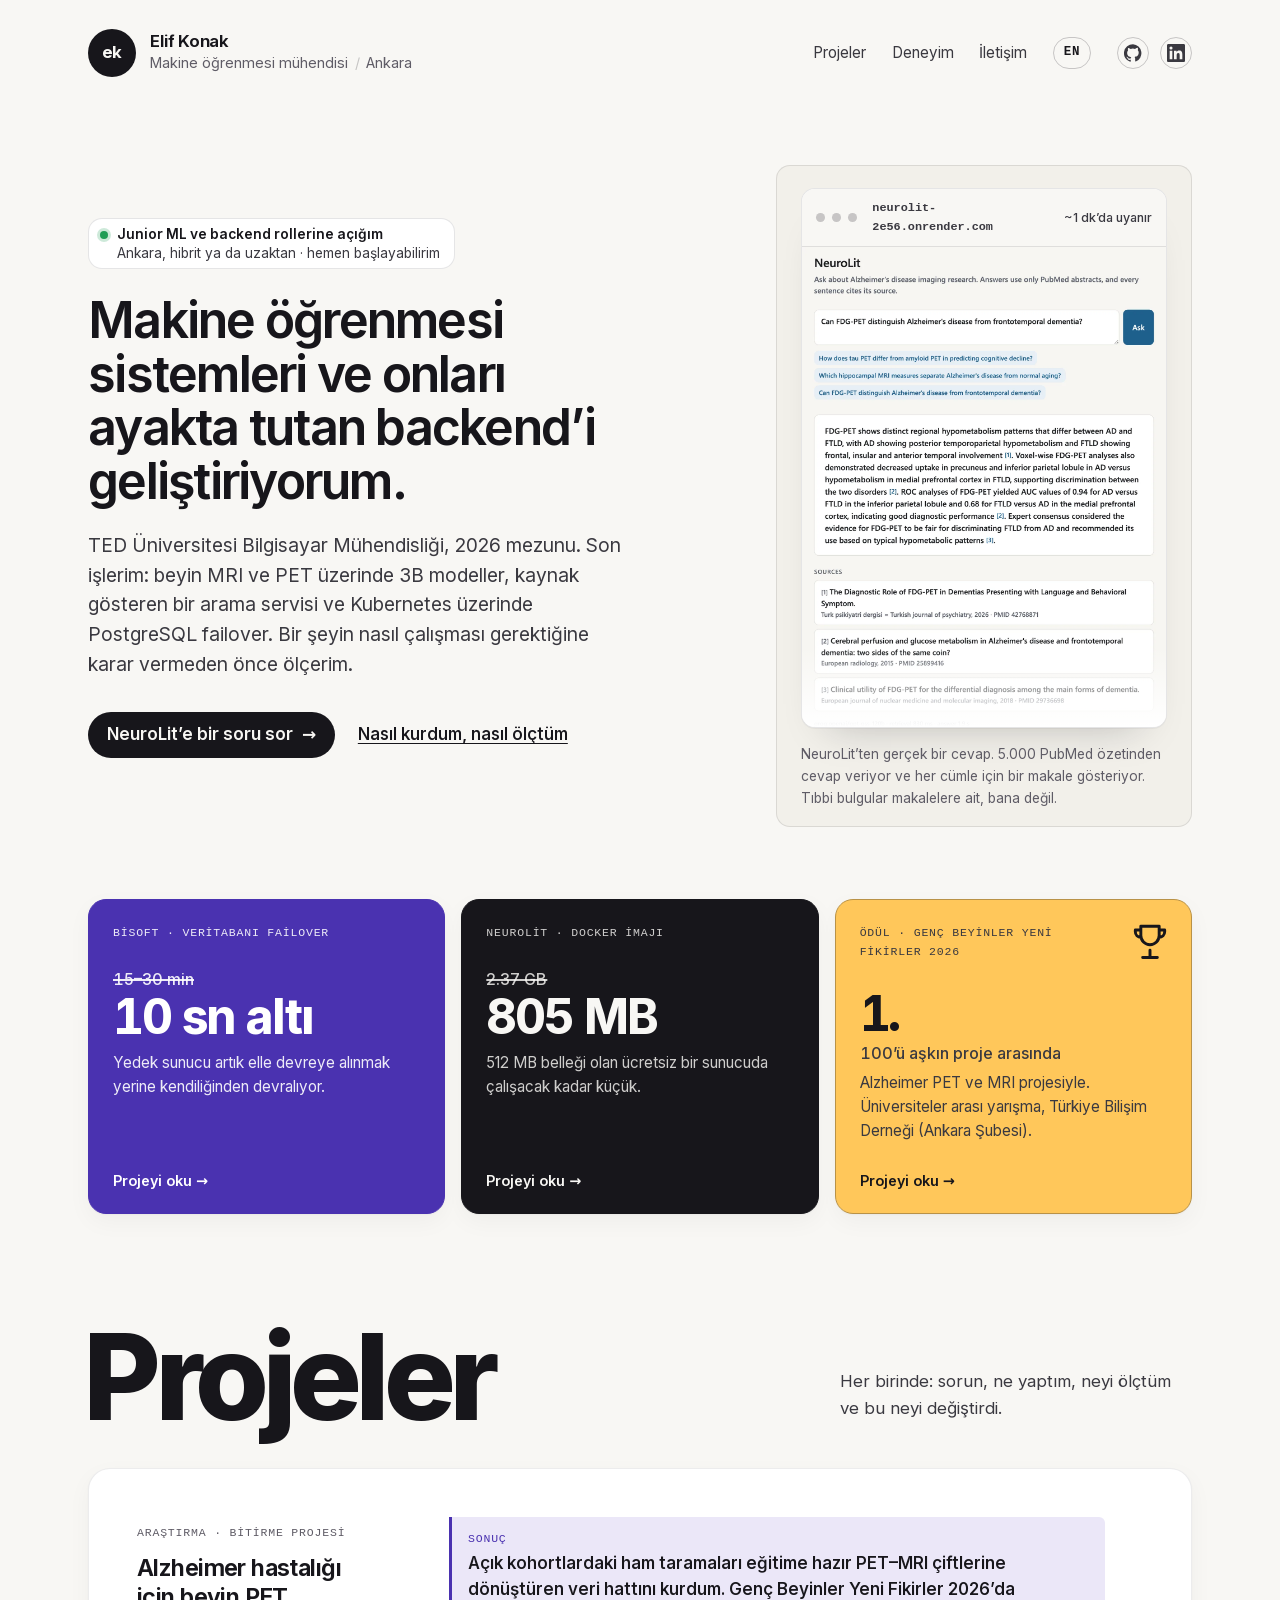
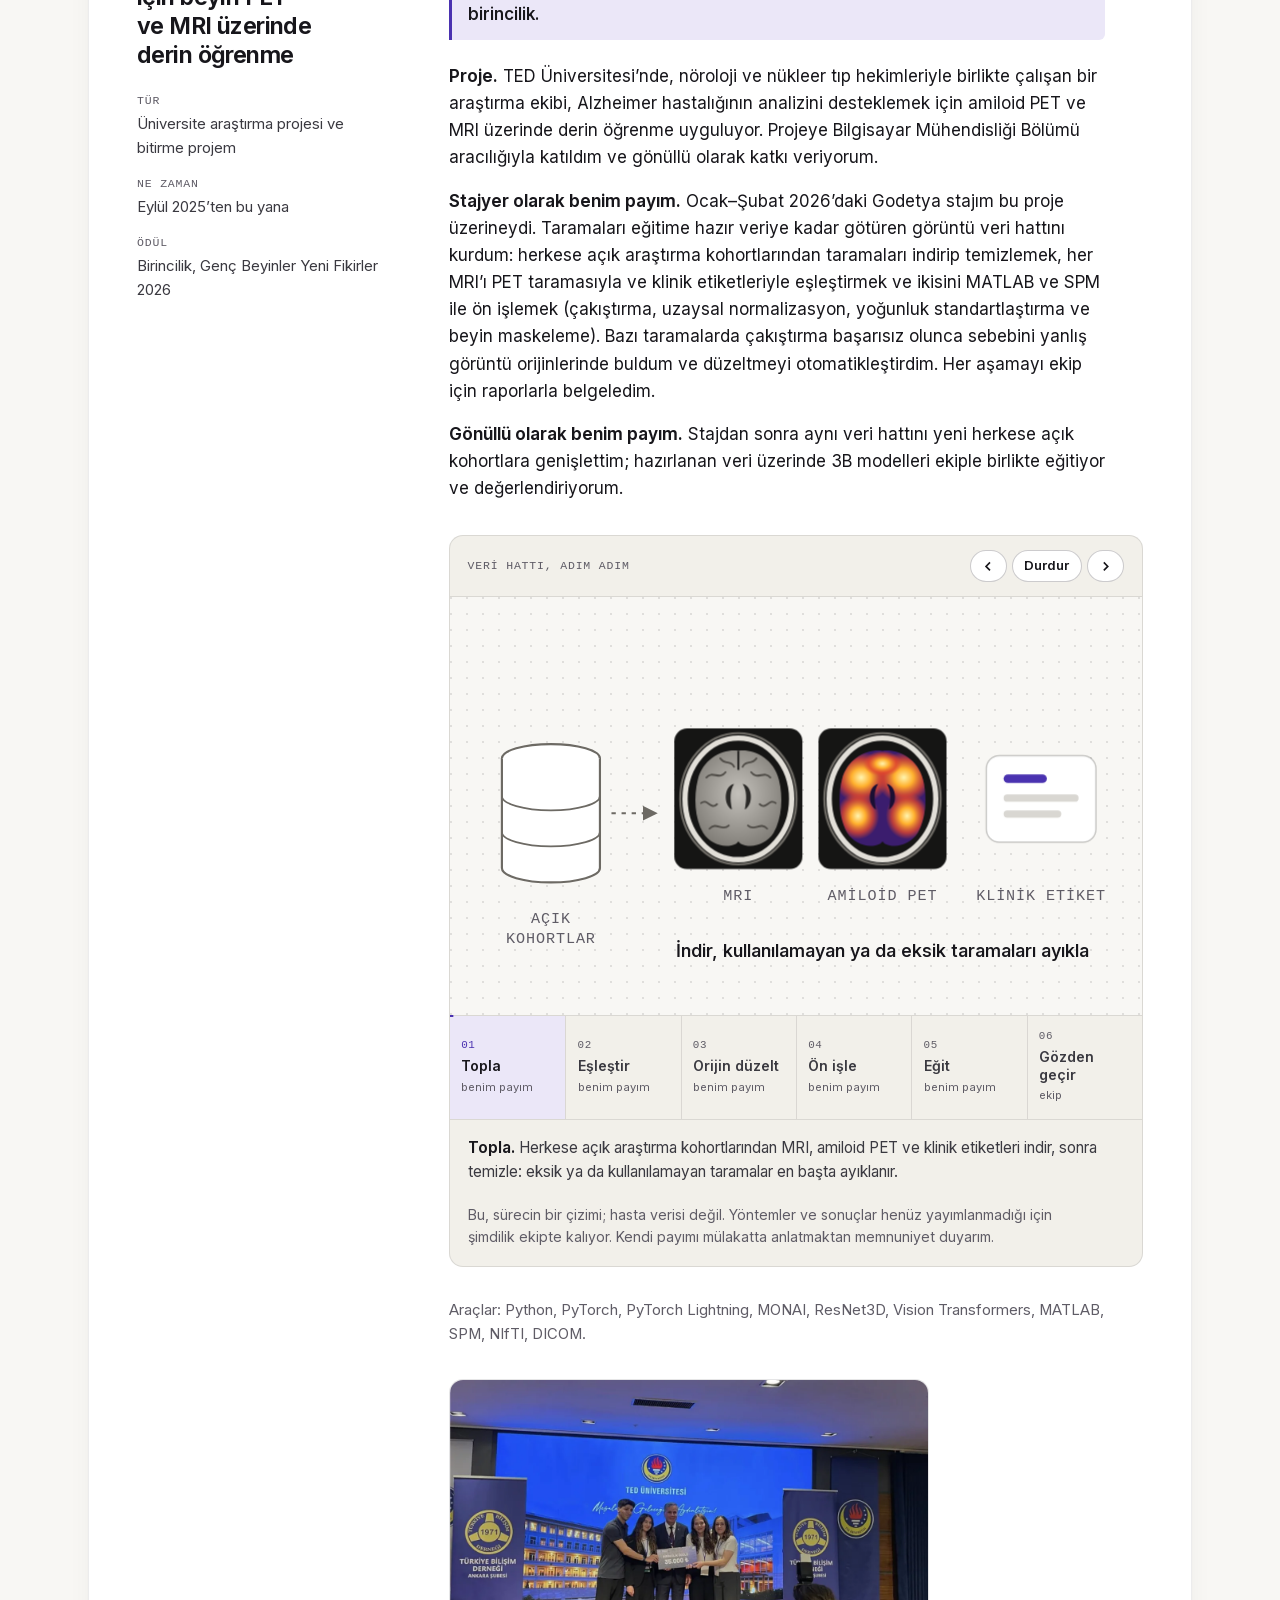
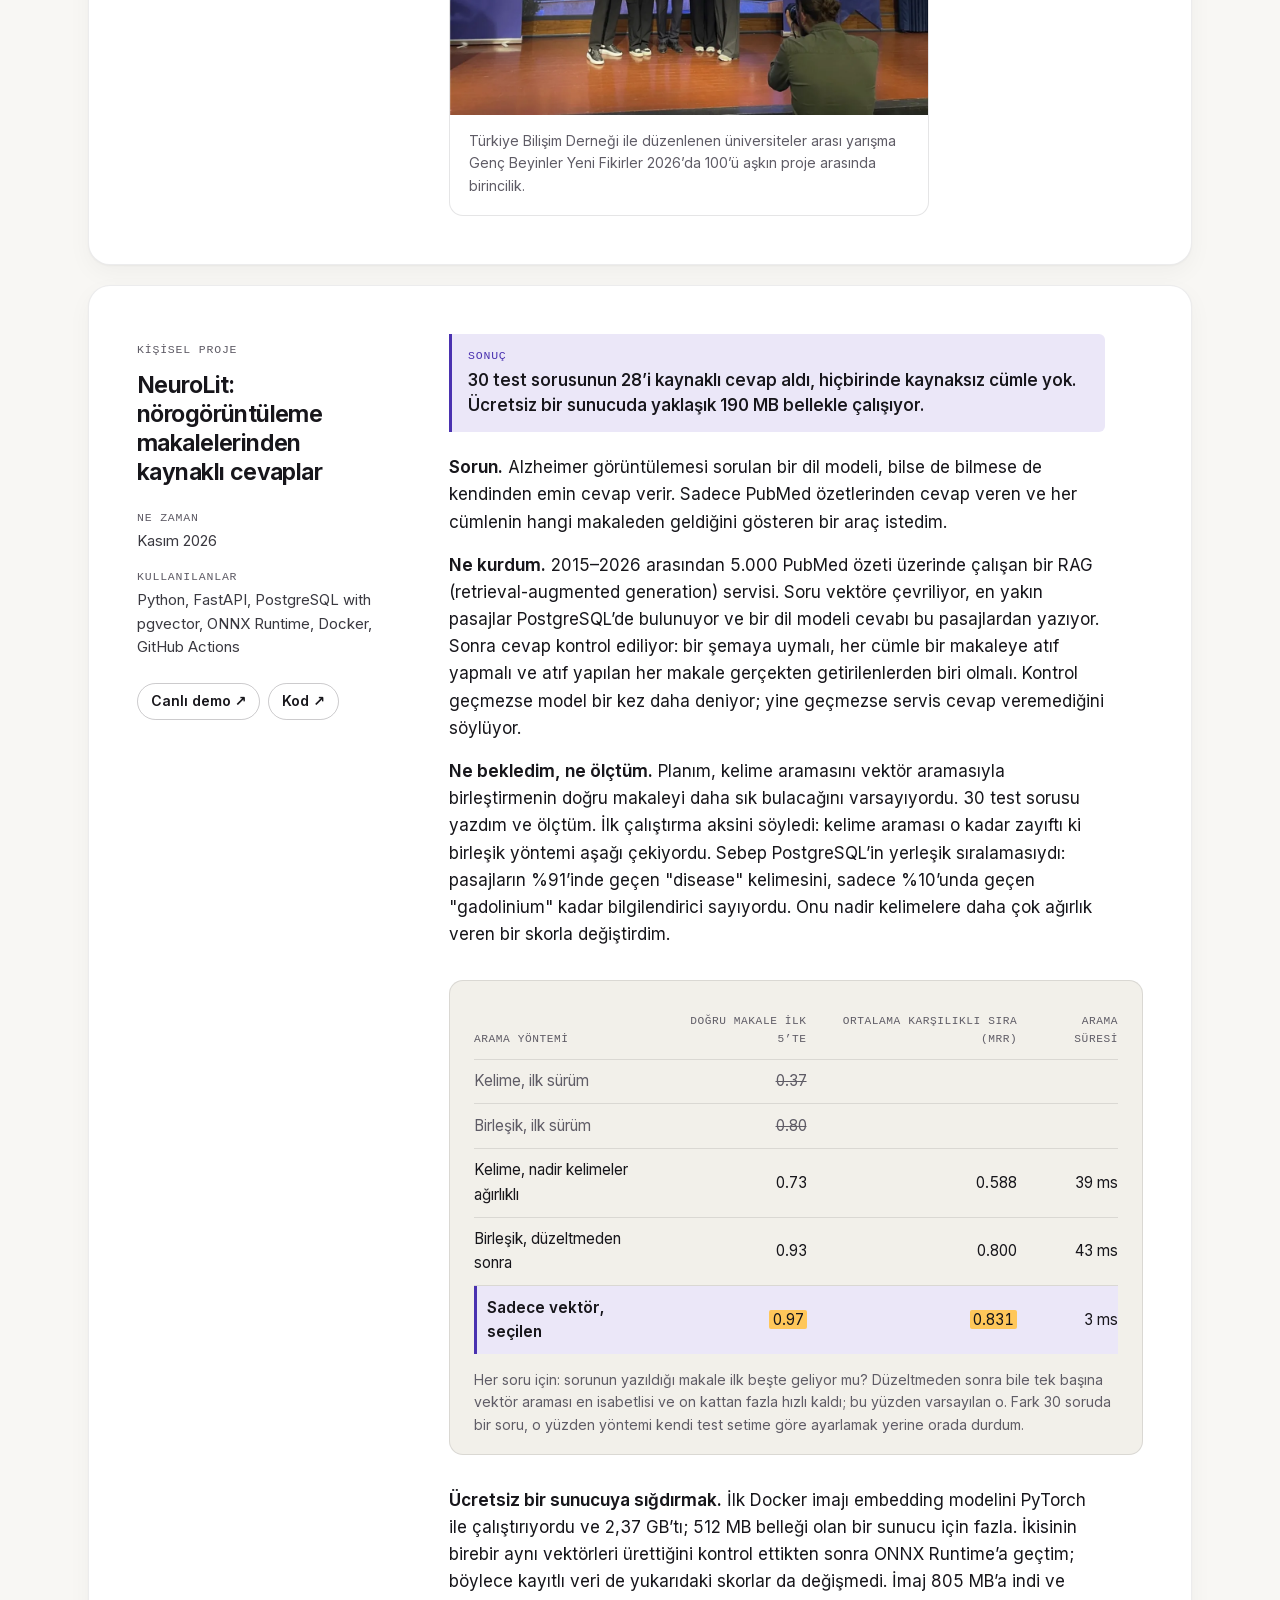
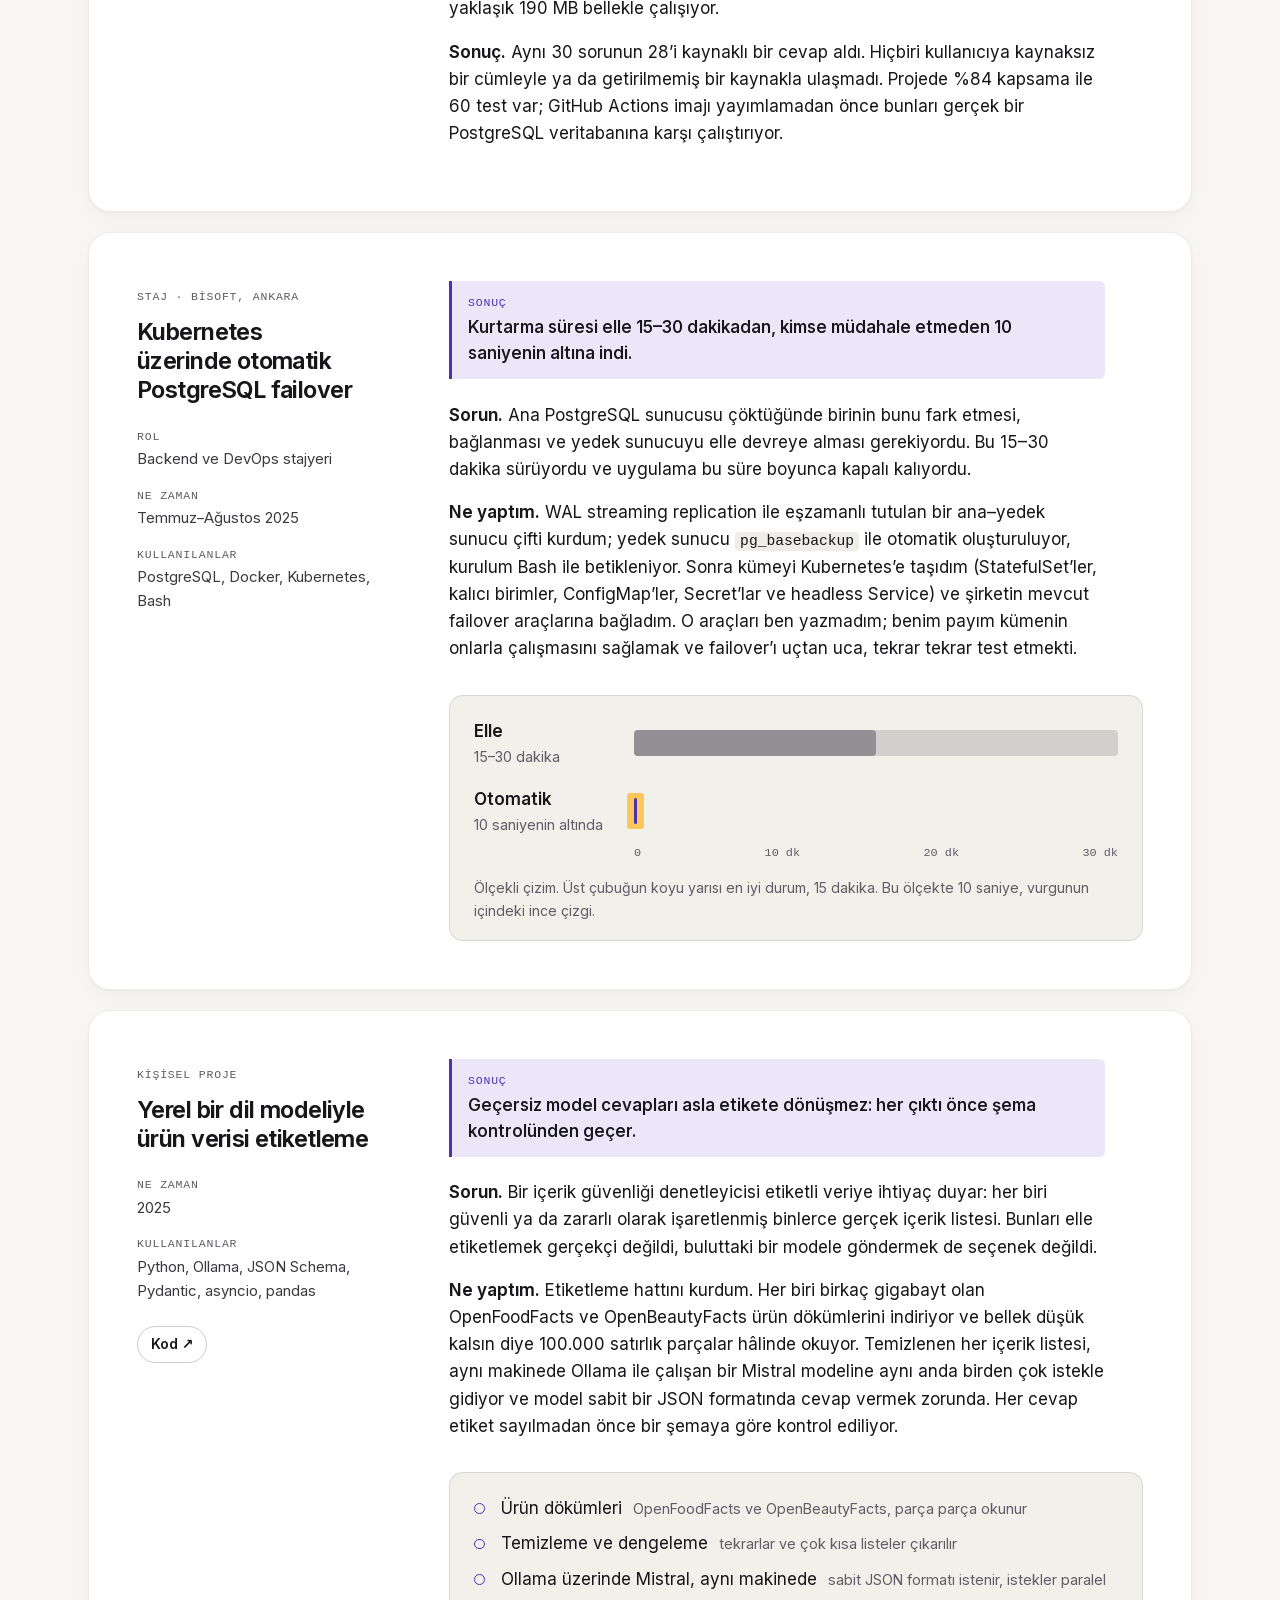
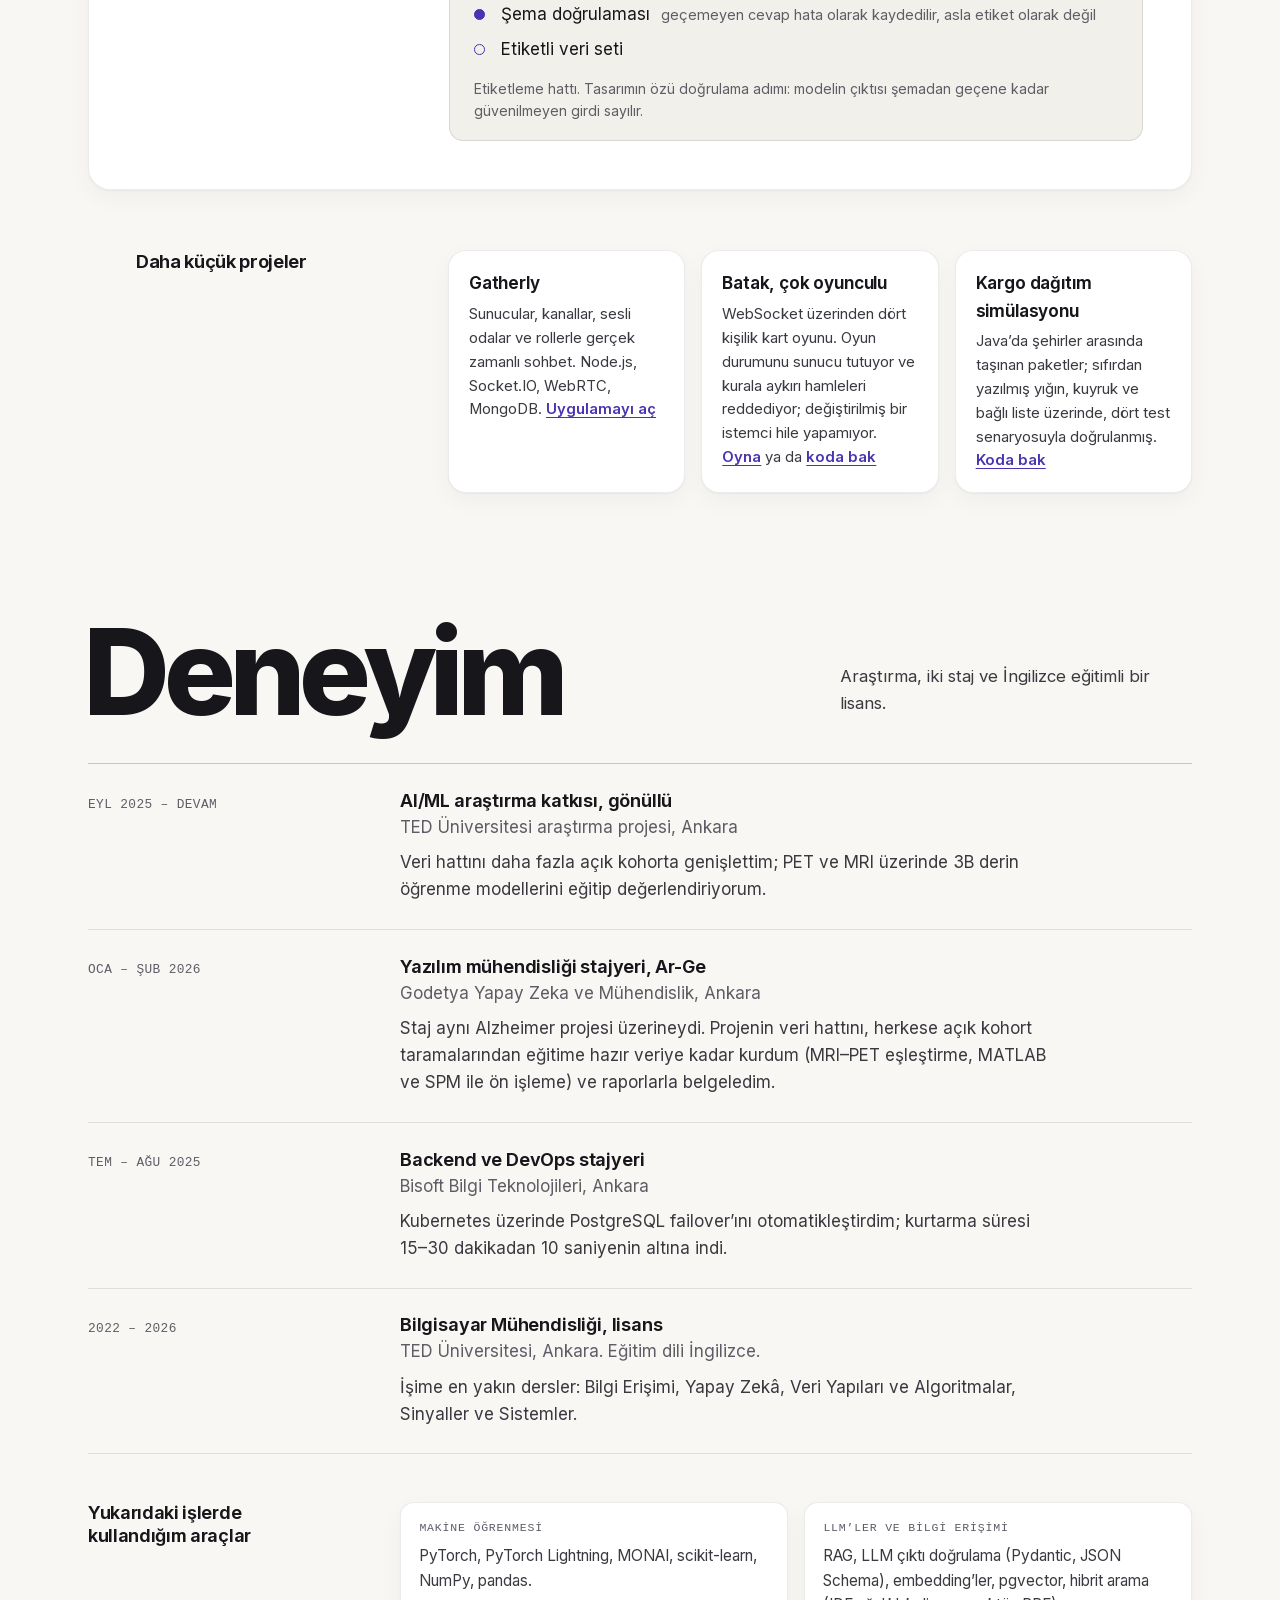
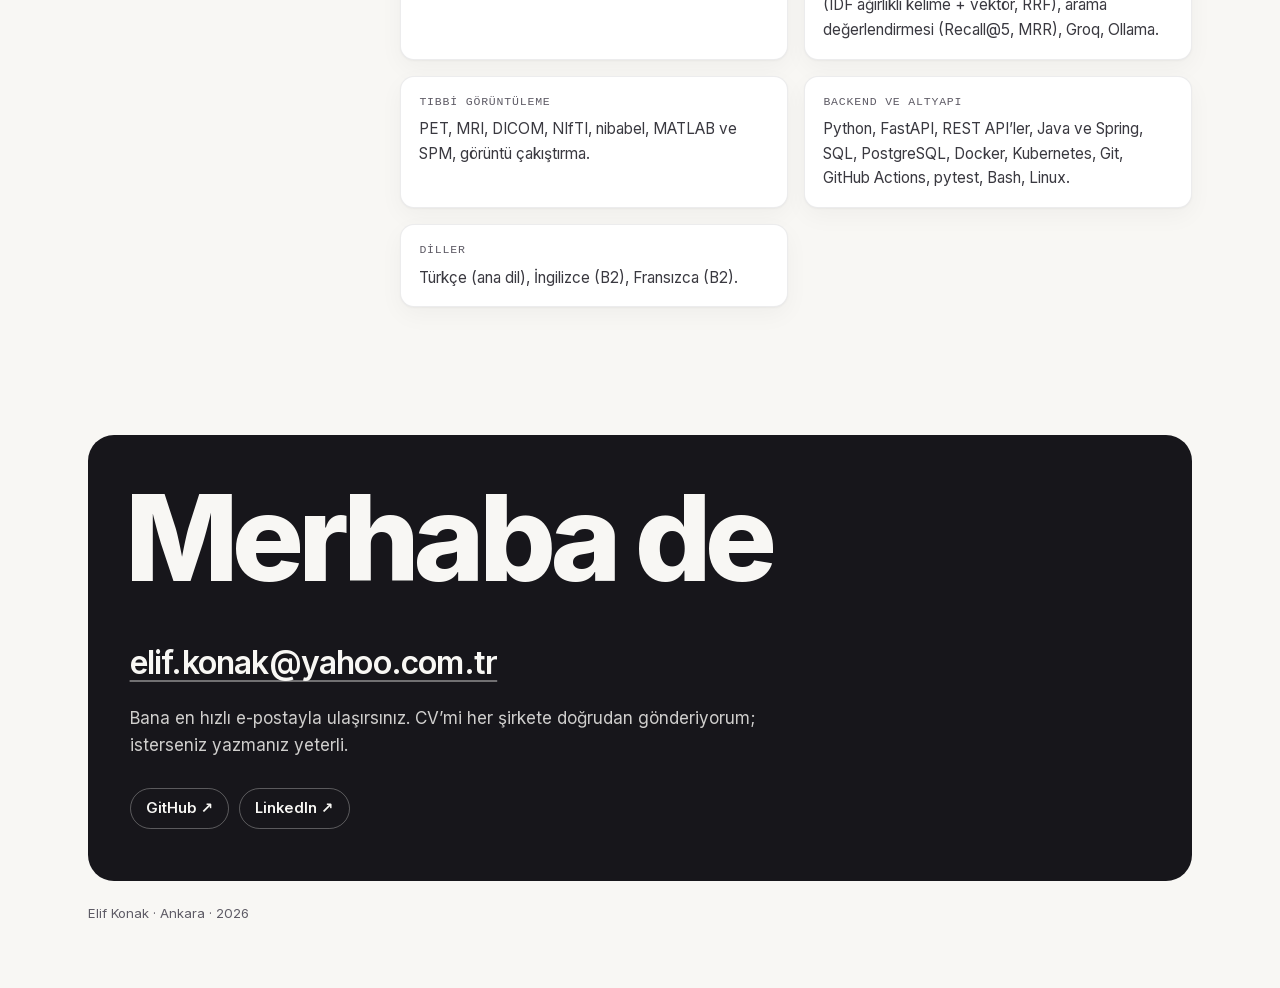
==== commit fb12d3ad: "Outcome line on each project, keyword-rich failover title, standalone experience entries Co-Authored" ====
--- a/tr/index.html
+++ b/tr/index.html
@@ -65,7 +65,6 @@
       <p class="actions">
         <a class="button" href="https://neurolit-2e56.onrender.com">NeuroLit’e bir soru sor <span class="arr" aria-hidden="true">→</span></a>
         <a class="plain" href="#neurolit">Nasıl kurdum, nasıl ölçtüm</a>
-        <small>Canlı demo ücretsiz bir sunucuda çalışıyor; ilk cevap bir dakika kadar sürebilir.</small>
       </p>
     </div>
     <figure class="demo">
@@ -124,6 +123,7 @@
         </dl>
       </div>
       <div class="story">
+        <p class="outcome"><span class="label">Sonuç</span> Açık kohortlardaki ham taramaları eğitime hazır PET–MRI çiftlerine dönüştüren veri hattını kurdum. Genç Beyinler Yeni Fikirler 2026’da birincilik.</p>
         <div class="prose kids">
           <p><b>Proje.</b> TED Üniversitesi’nde, nöroloji ve nükleer tıp hekimleriyle birlikte çalışan bir araştırma ekibi, Alzheimer hastalığının analizini desteklemek için amiloid PET ve MRI üzerinde derin öğrenme uyguluyor. Projeye Bilgisayar Mühendisliği Bölümü aracılığıyla katıldım ve gönüllü olarak katkı veriyorum.</p>
           <p><b>Stajyer olarak benim payım.</b> Ocak–Şubat 2026’daki Godetya stajım bu proje üzerineydi. Taramaları eğitime hazır veriye kadar götüren görüntü veri hattını kurdum: herkese açık araştırma kohortlarından taramaları indirip temizlemek, her MRI’ı PET taramasıyla ve klinik etiketleriyle eşleştirmek ve ikisini MATLAB ve SPM ile ön işlemek (çakıştırma, uzaysal normalizasyon, yoğunluk standartlaştırma ve beyin maskeleme). Bazı taramalarda çakıştırma başarısız olunca sebebini yanlış görüntü orijinlerinde buldum ve düzeltmeyi otomatikleştirdim. Her aşamayı ekip için raporlarla belgeledim.</p>
@@ -343,6 +343,7 @@
         <p class="links"><a href="https://neurolit-2e56.onrender.com">Canlı demo ↗</a><a href="https://github.com/elifkk14/neurolit-rag">Kod ↗</a></p>
       </div>
       <div class="story">
+        <p class="outcome"><span class="label">Sonuç</span> 30 test sorusunun 28’i kaynaklı cevap aldı, hiçbirinde kaynaksız cümle yok. Ücretsiz bir sunucuda yaklaşık 190 MB bellekle çalışıyor.</p>
         <div class="prose kids">
           <p><b>Sorun.</b> Alzheimer görüntülemesi sorulan bir dil modeli, bilse de bilmese de kendinden emin cevap verir. Sadece PubMed özetlerinden cevap veren ve her cümlenin hangi makaleden geldiğini gösteren bir araç istedim.</p>
           <p><b>Ne kurdum.</b> 2015–2026 arasından 5.000 PubMed özeti üzerinde çalışan bir RAG (retrieval-augmented generation) servisi. Soru vektöre çevriliyor, en yakın pasajlar PostgreSQL’de bulunuyor ve bir dil modeli cevabı bu pasajlardan yazıyor. Sonra cevap kontrol ediliyor: bir şemaya uymalı, her cümle bir makaleye atıf yapmalı ve atıf yapılan her makale gerçekten getirilenlerden biri olmalı. Kontrol geçmezse model bir kez daha deniyor; yine geçmezse servis cevap veremediğini söylüyor.</p>
@@ -378,7 +379,7 @@
     <article class="case rv" id="failover">
       <div class="meta">
         <span class="label">Staj · Bisoft, Ankara</span>
-        <h3>Kendiliğinden devralan bir veritabanı</h3>
+        <h3>Kubernetes üzerinde otomatik PostgreSQL failover</h3>
         <dl>
           <div><dt class="label">Rol</dt><dd>Backend ve DevOps stajyeri</dd></div>
           <div><dt class="label">Ne zaman</dt><dd>Temmuz–Ağustos 2025</dd></div>
@@ -386,6 +387,7 @@
         </dl>
       </div>
       <div class="story">
+        <p class="outcome"><span class="label">Sonuç</span> Kurtarma süresi elle 15–30 dakikadan, kimse müdahale etmeden 10 saniyenin altına indi.</p>
         <div class="prose kids">
           <p><b>Sorun.</b> Ana PostgreSQL sunucusu çöktüğünde birinin bunu fark etmesi, bağlanması ve yedek sunucuyu elle devreye alması gerekiyordu. Bu 15–30 dakika sürüyordu ve uygulama bu süre boyunca kapalı kalıyordu.</p>
           <p><b>Ne yaptım.</b> WAL streaming replication ile eşzamanlı tutulan bir ana–yedek sunucu çifti kurdum; yedek sunucu <code>pg_basebackup</code> ile otomatik oluşturuluyor, kurulum Bash ile betikleniyor. Sonra kümeyi Kubernetes’e taşıdım (StatefulSet’ler, kalıcı birimler, ConfigMap’ler, Secret’lar ve headless Service) ve şirketin mevcut failover araçlarına bağladım. O araçları ben yazmadım; benim payım kümenin onlarla çalışmasını sağlamak ve failover’ı uçtan uca, tekrar tekrar test etmekti.</p>
@@ -418,6 +420,7 @@
         <p class="links"><a href="https://github.com/elifkk14/product-analysis-ai">Kod ↗</a></p>
       </div>
       <div class="story">
+        <p class="outcome"><span class="label">Sonuç</span> Geçersiz model cevapları asla etikete dönüşmez: her çıktı önce şema kontrolünden geçer.</p>
         <div class="prose kids">
           <p><b>Sorun.</b> Bir içerik güvenliği denetleyicisi etiketli veriye ihtiyaç duyar: her biri güvenli ya da zararlı olarak işaretlenmiş binlerce gerçek içerik listesi. Bunları elle etiketlemek gerçekçi değildi, buluttaki bir modele göndermek de seçenek değildi.</p>
           <p><b>Ne yaptım.</b> Etiketleme hattını kurdum. Her biri birkaç gigabayt olan OpenFoodFacts ve OpenBeautyFacts ürün dökümlerini indiriyor ve bellek düşük kalsın diye 100.000 satırlık parçalar hâlinde okuyor. Temizlenen her içerik listesi, aynı makinede Ollama ile çalışan bir Mistral modeline aynı anda birden çok istekle gidiyor ve model sabit bir JSON formatında cevap vermek zorunda. Her cevap etiket sayılmadan önce bir şemaya göre kontrol ediliyor.</p>
@@ -458,7 +461,7 @@
         <div>
           <h3>AI/ML araştırma katkısı, gönüllü</h3>
           <p class="where">TED Üniversitesi araştırma projesi, Ankara</p>
-          <p>Yukarıdaki Alzheimer projesi için stajdaki veri hattını yeni herkese açık kohortlara genişlettim; 3B modelleri eğitiyor ve değerlendiriyorum.</p>
+          <p>Veri hattını daha fazla açık kohorta genişlettim; PET ve MRI üzerinde 3B derin öğrenme modellerini eğitip değerlendiriyorum.</p>
         </div>
       </li>
       <li>
@@ -474,7 +477,7 @@
         <div>
           <h3>Backend ve DevOps stajyeri</h3>
           <p class="where">Bisoft Bilgi Teknolojileri, Ankara</p>
-          <p>Kubernetes üzerinde PostgreSQL yüksek erişilebilirlik; yukarıda anlatıldı.</p>
+          <p>Kubernetes üzerinde PostgreSQL failover’ını otomatikleştirdim; kurtarma süresi 15–30 dakikadan 10 saniyenin altına indi.</p>
         </div>
       </li>
       <li>
--- a/assets/site.css
+++ b/assets/site.css
@@ -168,6 +168,8 @@
   .meta .links a:hover{background:var(--ink); color:var(--paper); border-color:var(--ink)}
   .story > :last-child{margin-bottom:0}
   .story p b{font-weight:640}
+  .outcome{max-width:var(--prose); margin:0 0 1.4rem; padding:.8rem 1rem; background:var(--signal-soft); border-left:3px solid var(--signal); border-radius:0 6px 6px 0; color:var(--ink); font-weight:560; line-height:1.5}
+  .outcome .label{display:block; color:var(--signal); margin-bottom:.25rem}
 
   figure{margin:2rem 0; background:var(--panel); border:1px solid var(--line); border-radius:14px; padding:1.4rem 1.5rem 1.1rem}
   figcaption{font-size:.88rem; color:var(--ink-3); margin-top:.9rem; max-width:var(--prose)}
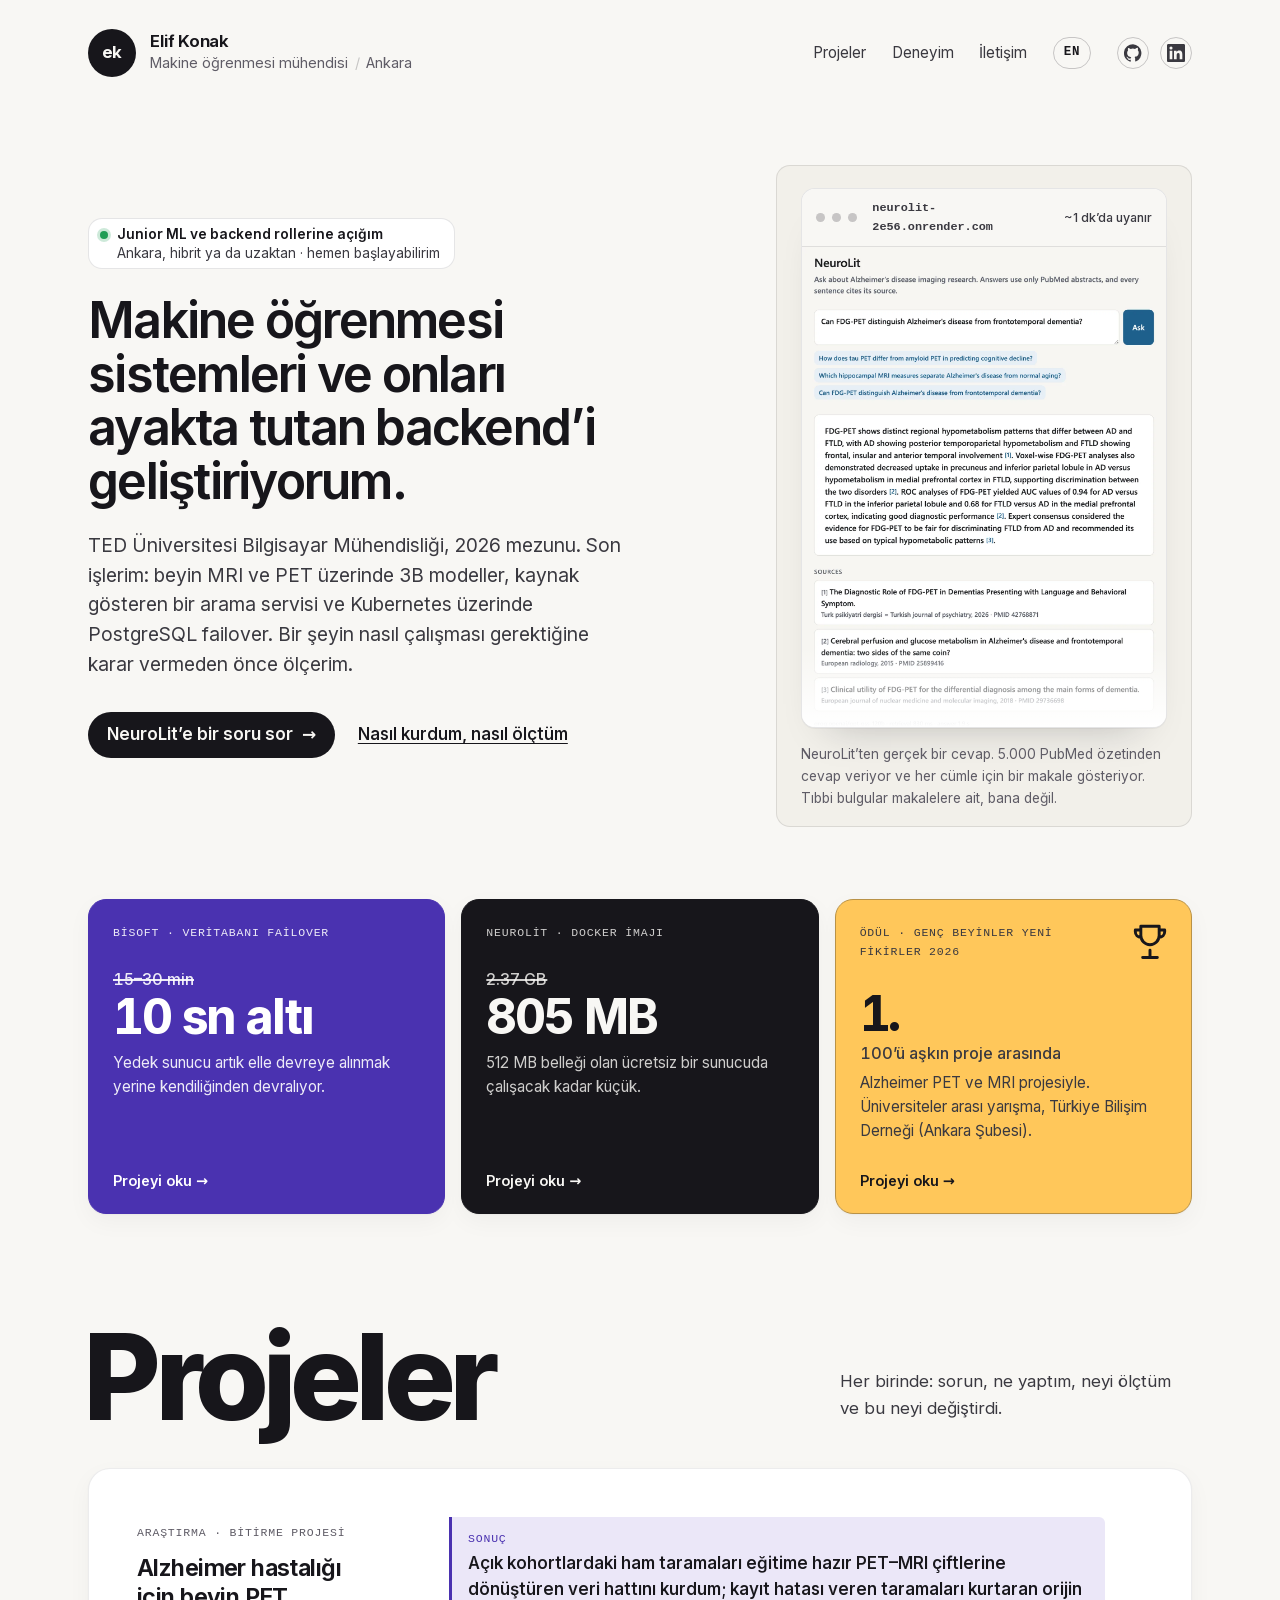
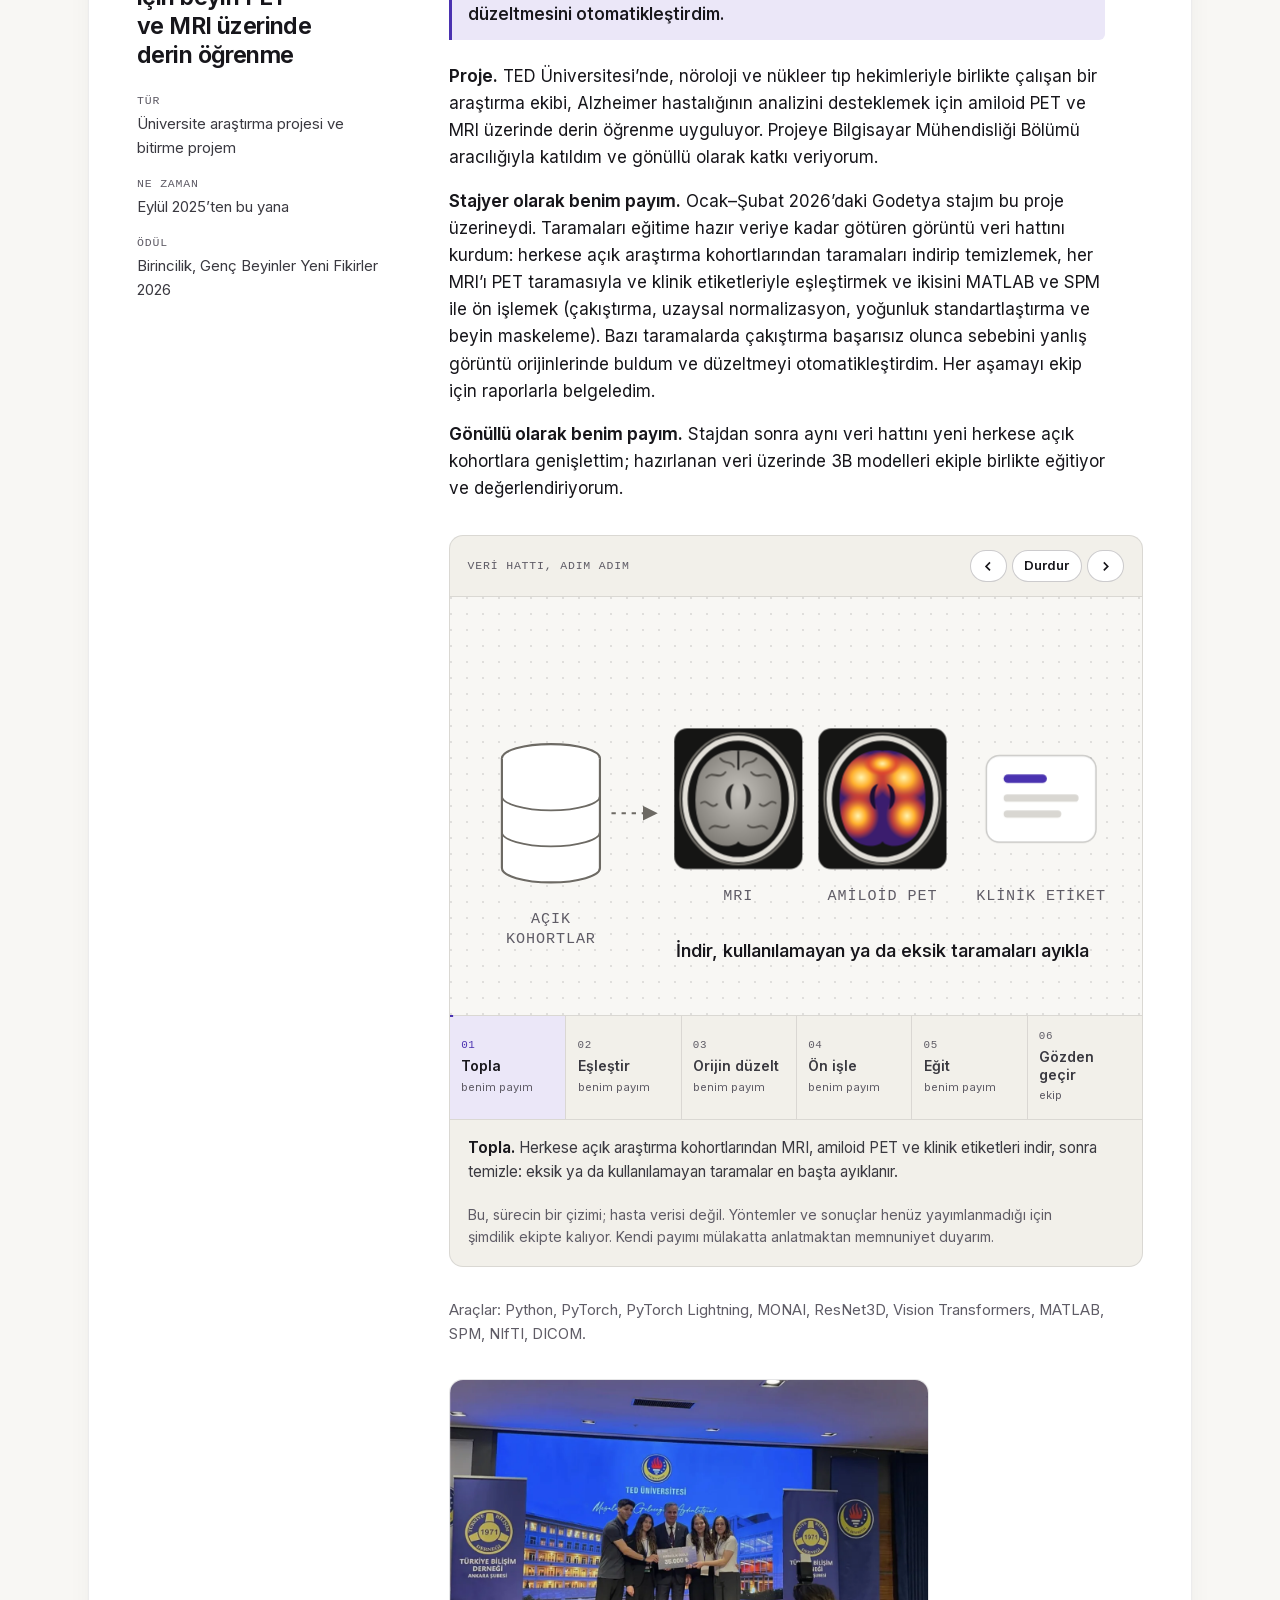
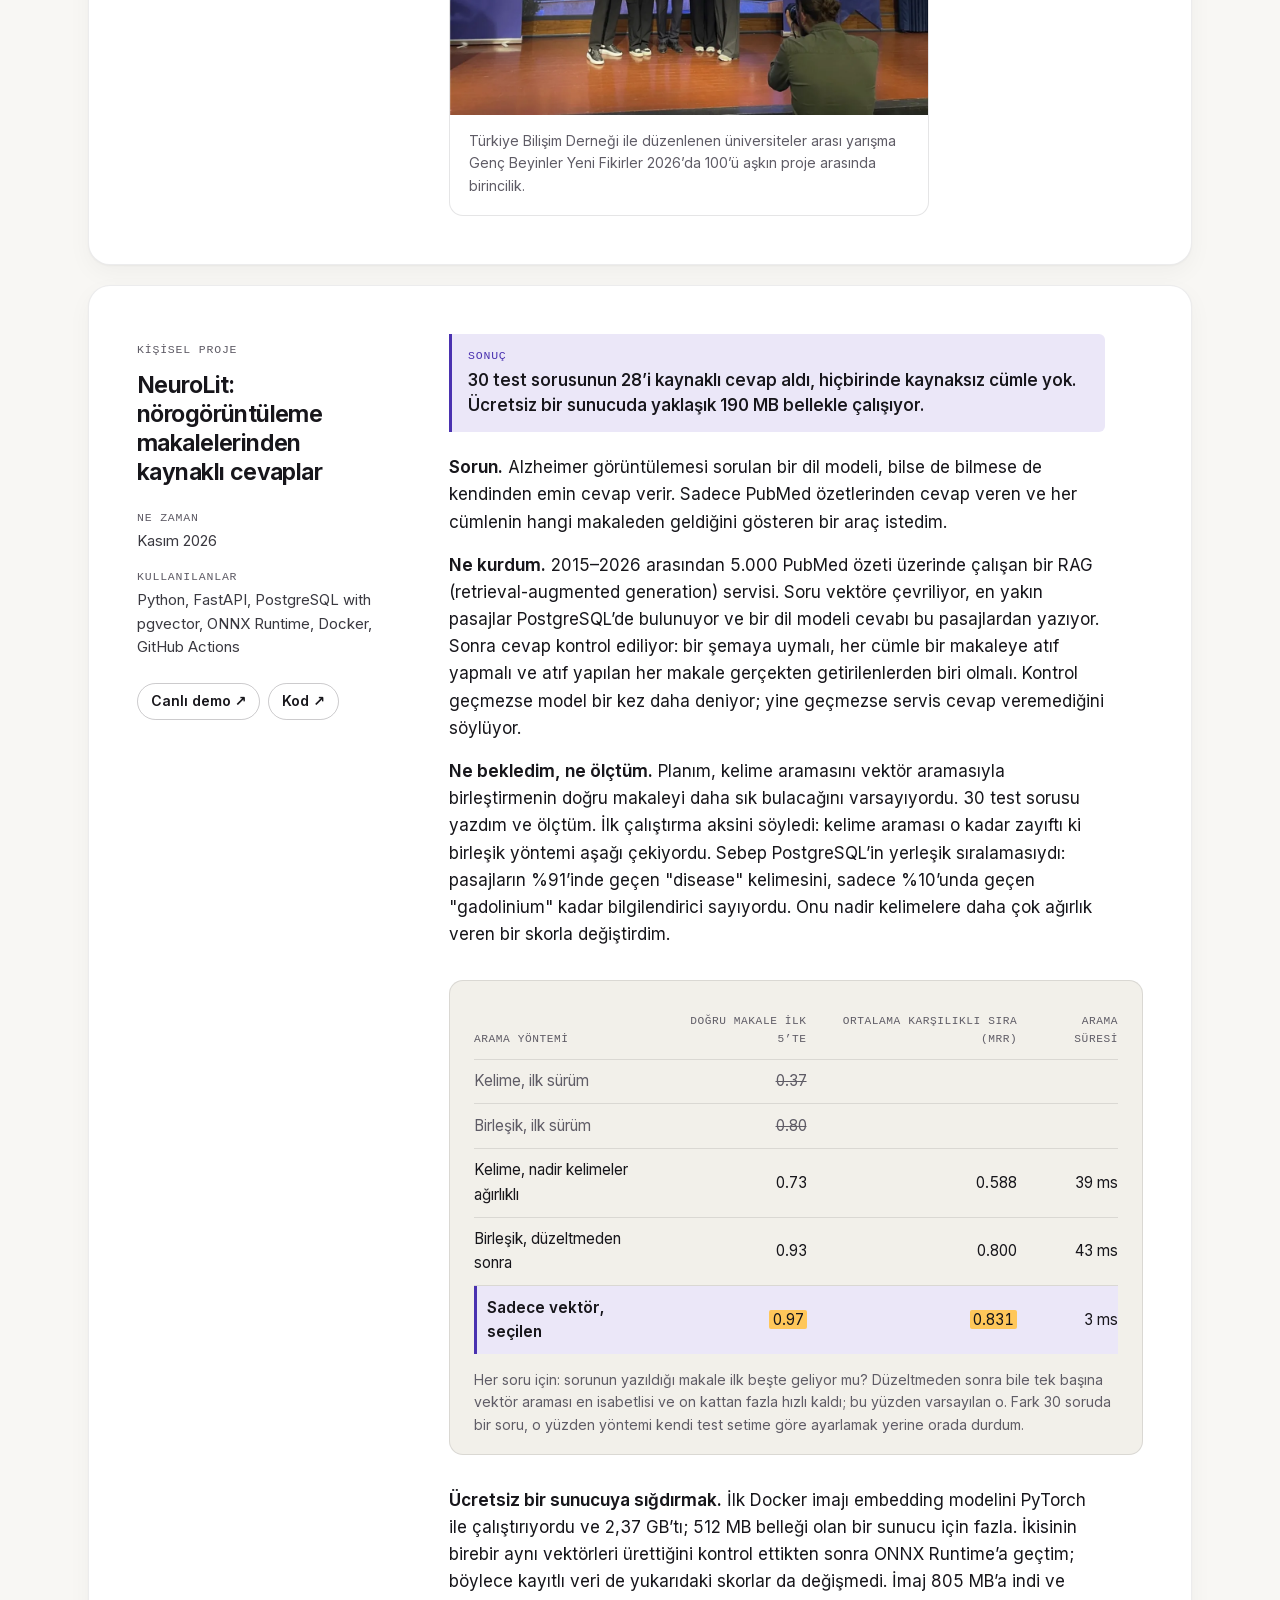
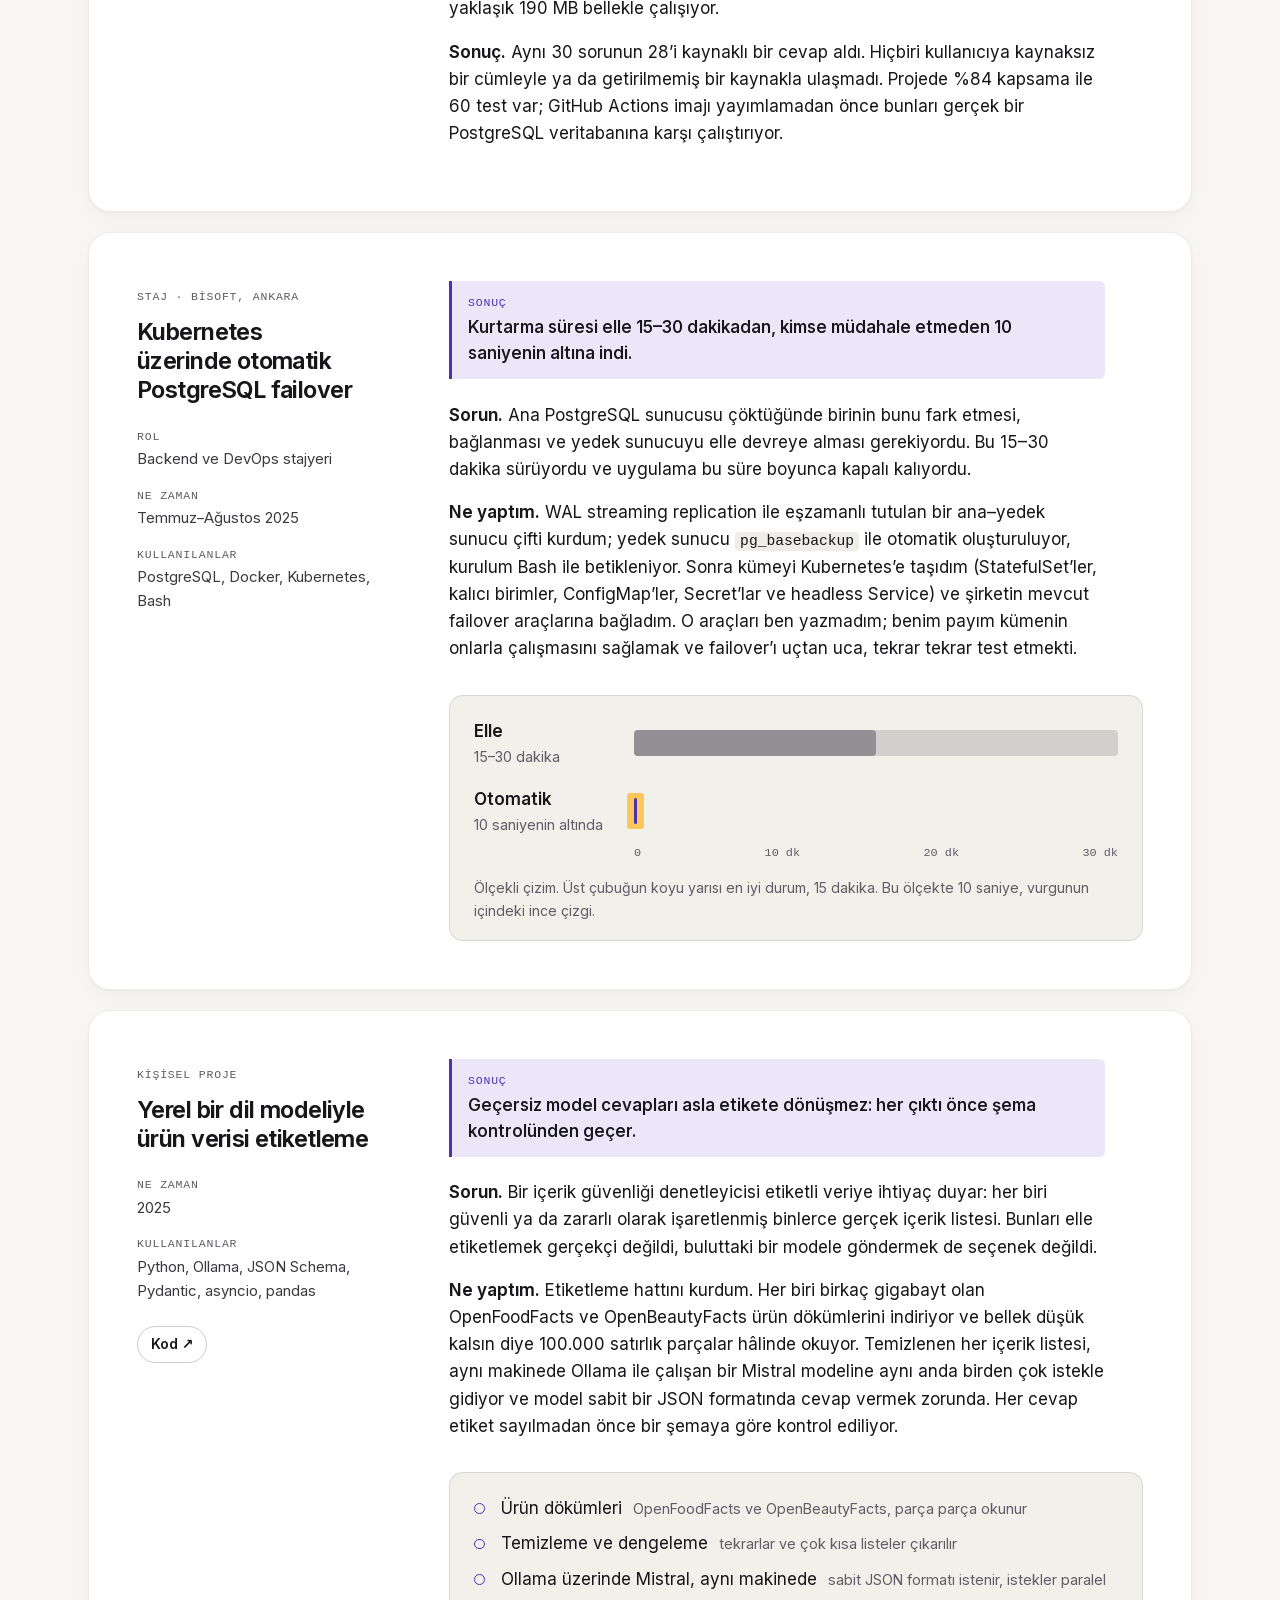
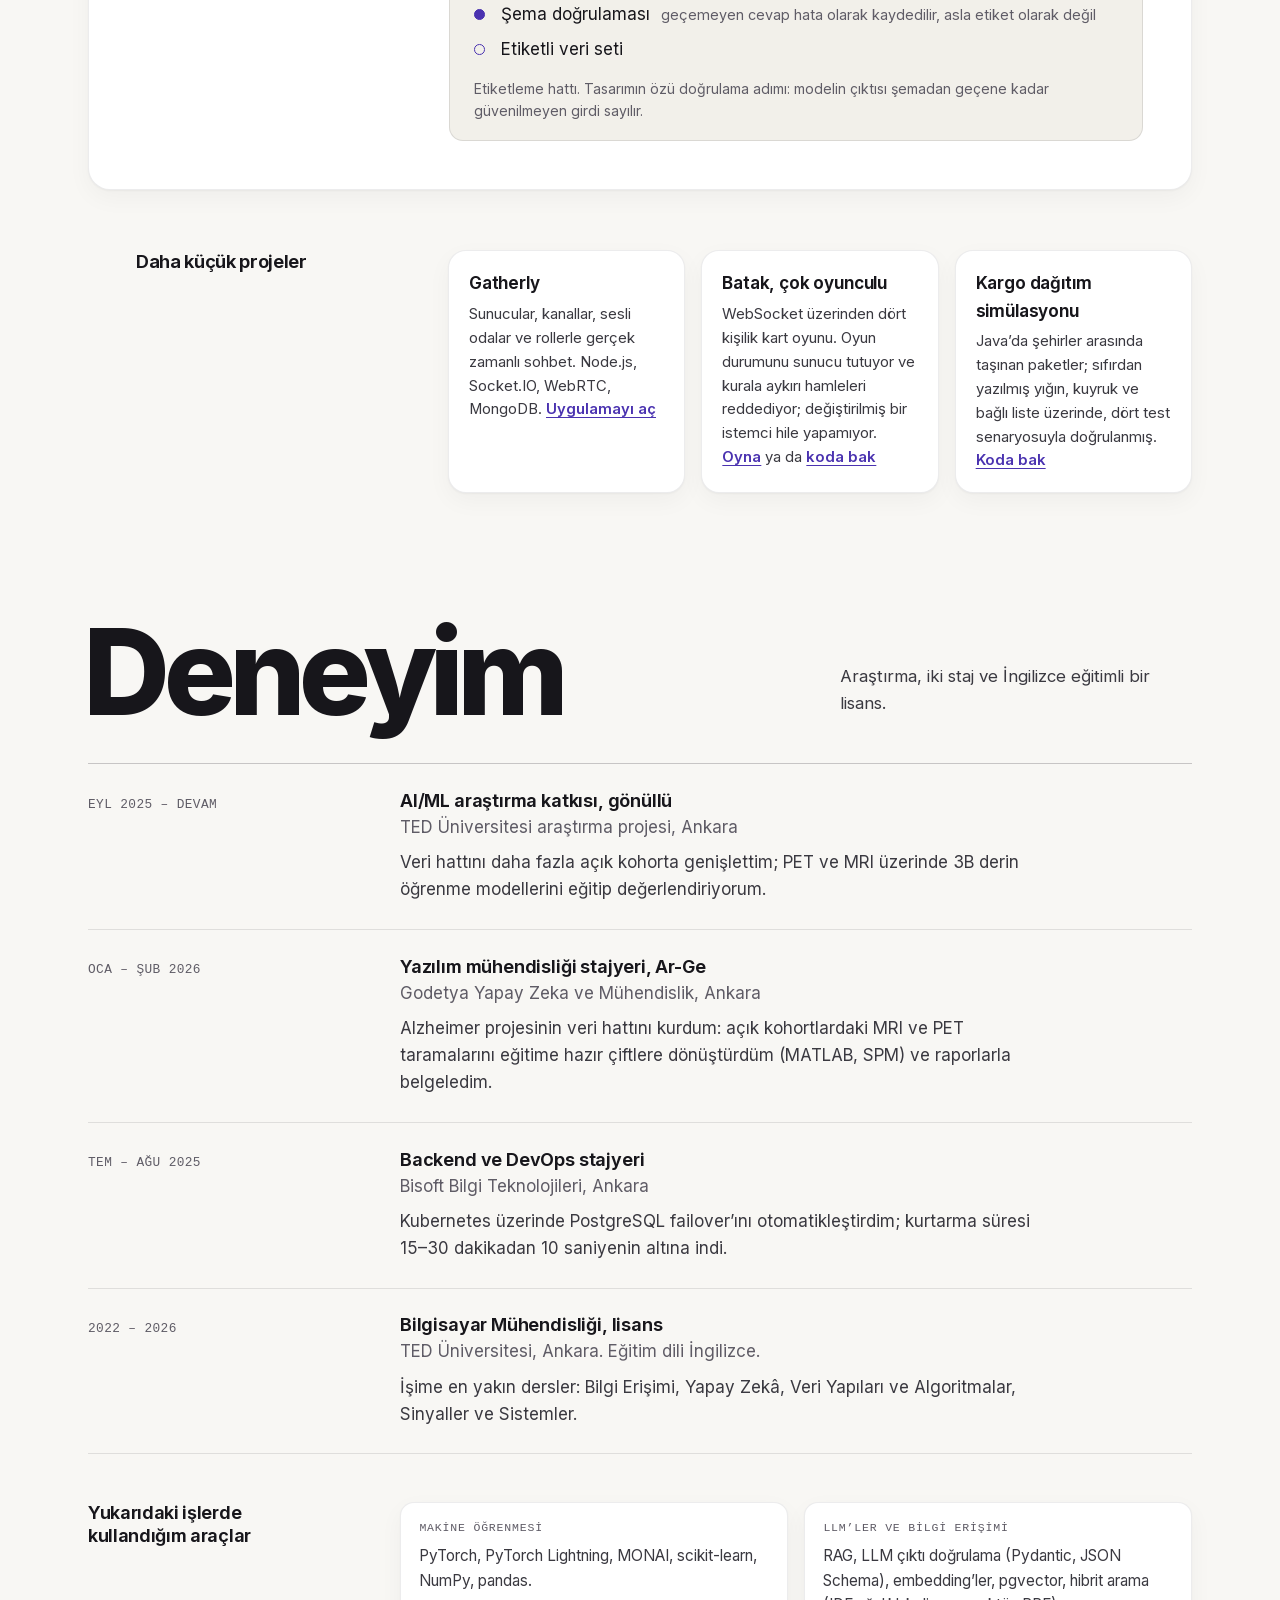
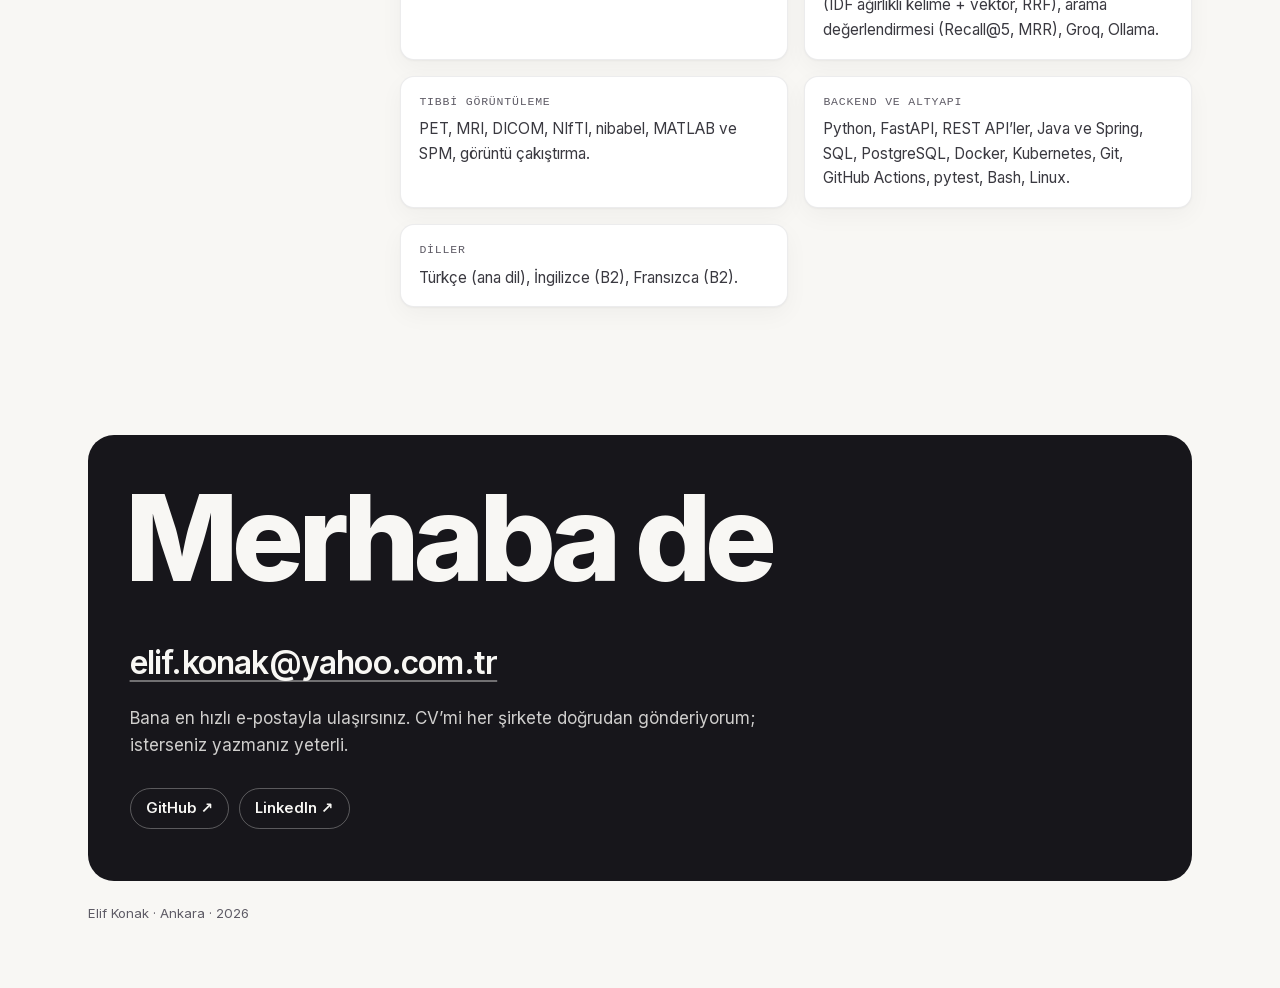
==== commit b422bffb: "Alzheimer outcome without the repeated award, verb-first Godetya entry Co-Authored-By: Claude Opus 5" ====
--- a/tr/index.html
+++ b/tr/index.html
@@ -123,7 +123,7 @@
         </dl>
       </div>
       <div class="story">
-        <p class="outcome"><span class="label">Sonuç</span> Açık kohortlardaki ham taramaları eğitime hazır PET–MRI çiftlerine dönüştüren veri hattını kurdum. Genç Beyinler Yeni Fikirler 2026’da birincilik.</p>
+        <p class="outcome"><span class="label">Sonuç</span> Açık kohortlardaki ham taramaları eğitime hazır PET–MRI çiftlerine dönüştüren veri hattını kurdum; kayıt hatası veren taramaları kurtaran orijin düzeltmesini otomatikleştirdim.</p>
         <div class="prose kids">
           <p><b>Proje.</b> TED Üniversitesi’nde, nöroloji ve nükleer tıp hekimleriyle birlikte çalışan bir araştırma ekibi, Alzheimer hastalığının analizini desteklemek için amiloid PET ve MRI üzerinde derin öğrenme uyguluyor. Projeye Bilgisayar Mühendisliği Bölümü aracılığıyla katıldım ve gönüllü olarak katkı veriyorum.</p>
           <p><b>Stajyer olarak benim payım.</b> Ocak–Şubat 2026’daki Godetya stajım bu proje üzerineydi. Taramaları eğitime hazır veriye kadar götüren görüntü veri hattını kurdum: herkese açık araştırma kohortlarından taramaları indirip temizlemek, her MRI’ı PET taramasıyla ve klinik etiketleriyle eşleştirmek ve ikisini MATLAB ve SPM ile ön işlemek (çakıştırma, uzaysal normalizasyon, yoğunluk standartlaştırma ve beyin maskeleme). Bazı taramalarda çakıştırma başarısız olunca sebebini yanlış görüntü orijinlerinde buldum ve düzeltmeyi otomatikleştirdim. Her aşamayı ekip için raporlarla belgeledim.</p>
@@ -469,7 +469,7 @@
         <div>
           <h3>Yazılım mühendisliği stajyeri, Ar-Ge</h3>
           <p class="where">Godetya Yapay Zeka ve Mühendislik, Ankara</p>
-          <p>Staj aynı Alzheimer projesi üzerineydi. Projenin veri hattını, herkese açık kohort taramalarından eğitime hazır veriye kadar kurdum (MRI–PET eşleştirme, MATLAB ve SPM ile ön işleme) ve raporlarla belgeledim.</p>
+          <p>Alzheimer projesinin veri hattını kurdum: açık kohortlardaki MRI ve PET taramalarını eğitime hazır çiftlere dönüştürdüm (MATLAB, SPM) ve raporlarla belgeledim.</p>
         </div>
       </li>
       <li>
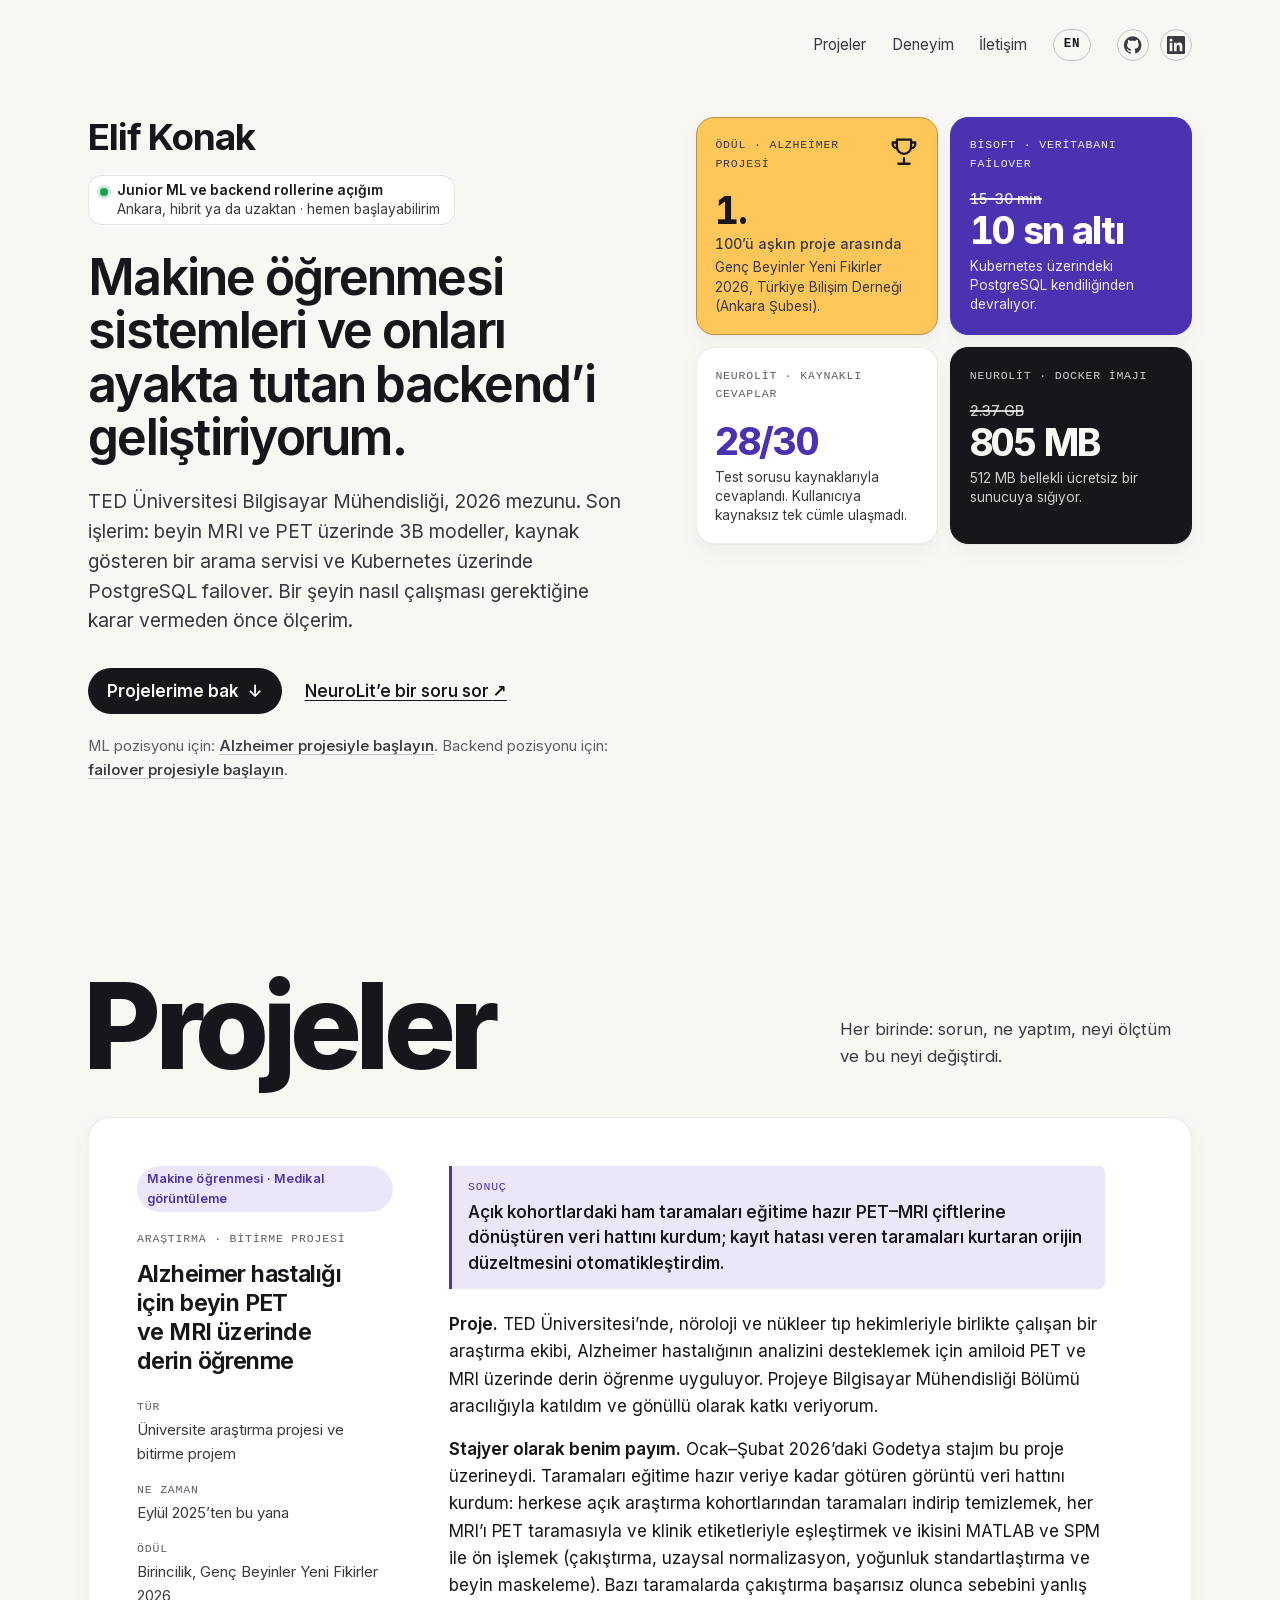
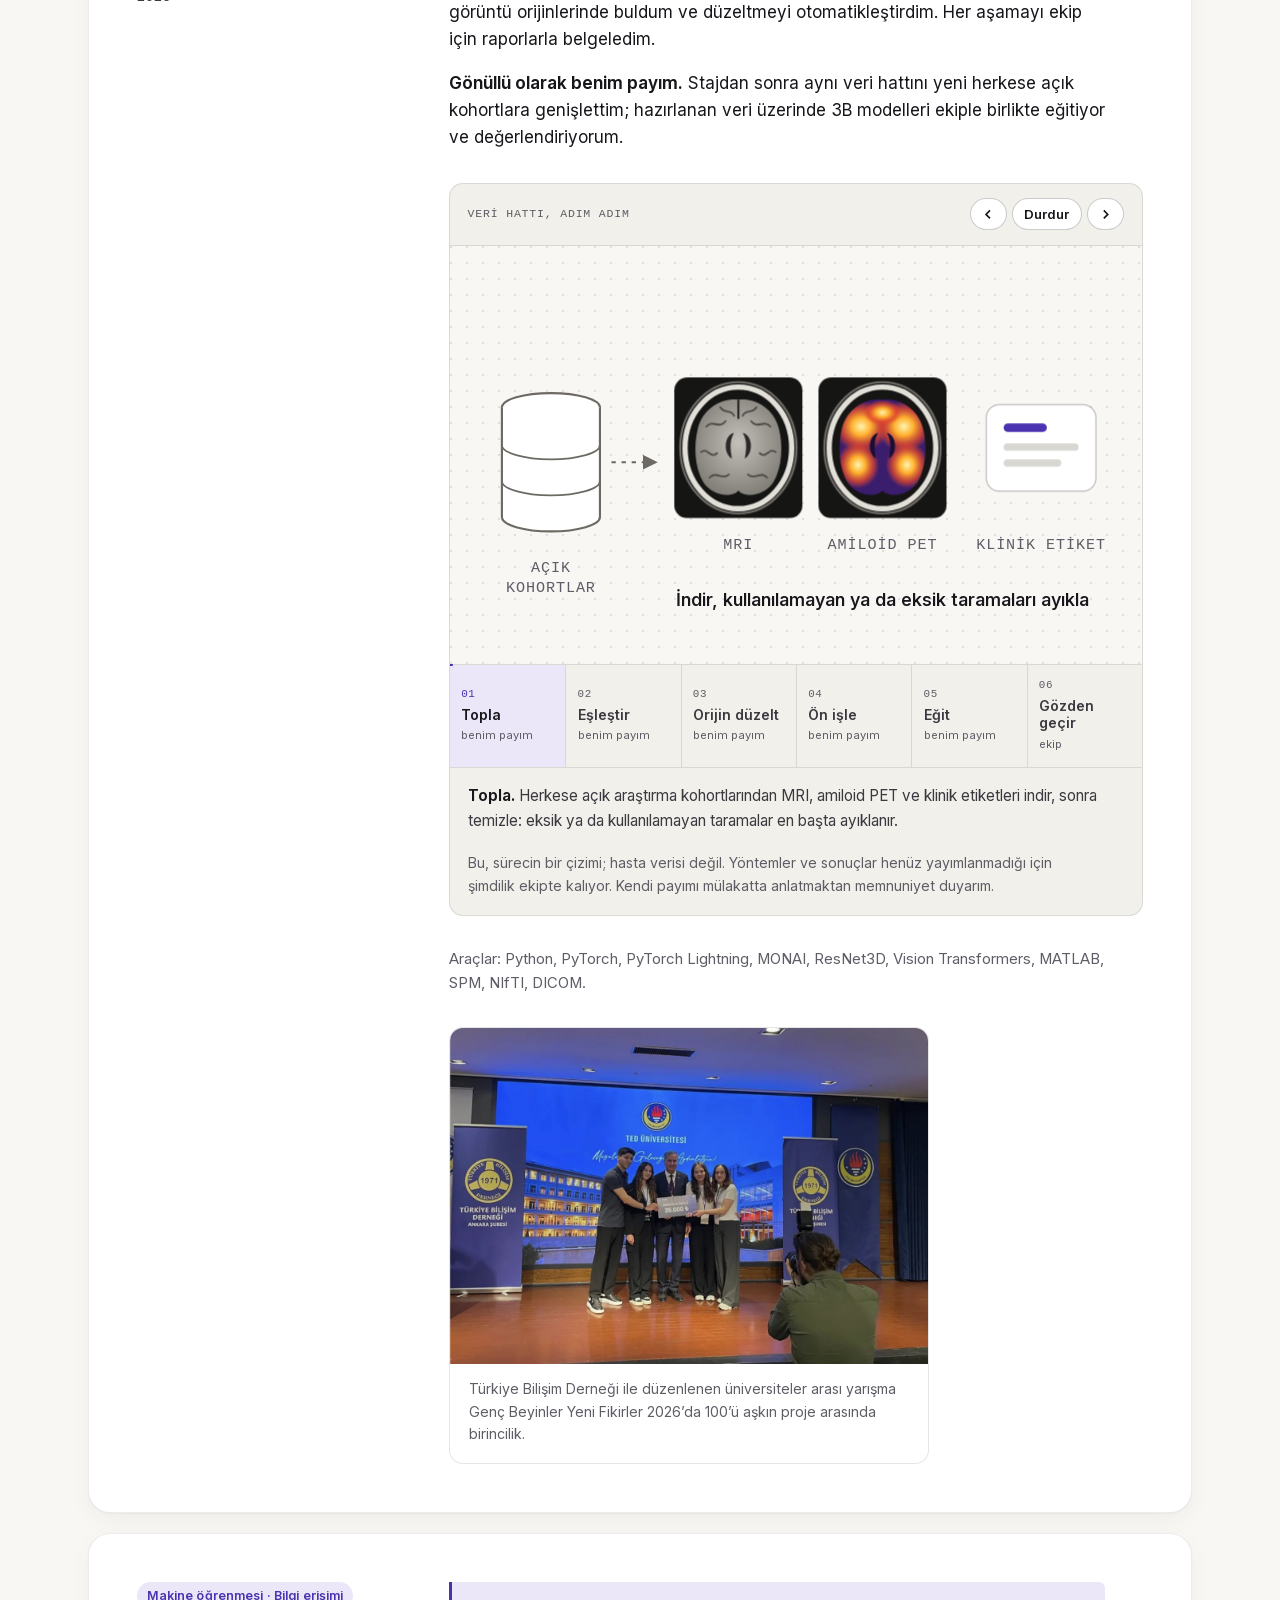
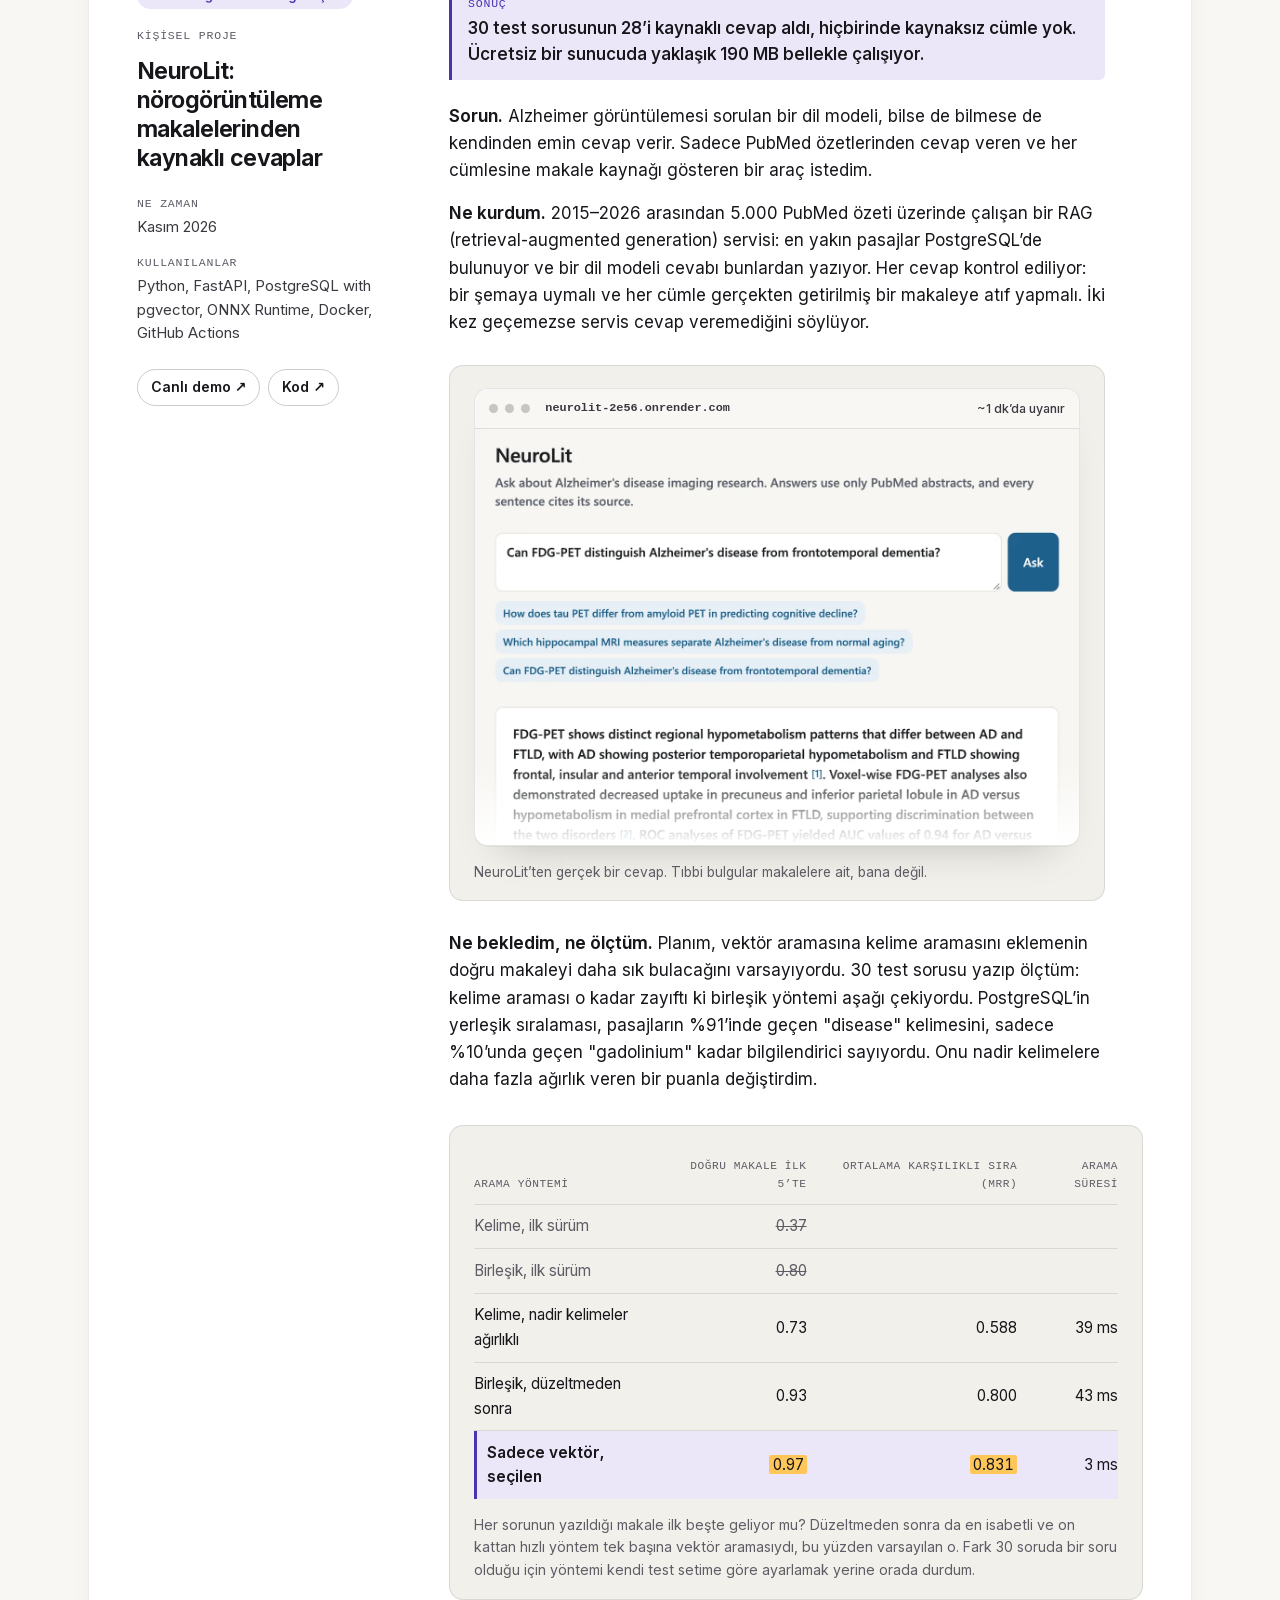
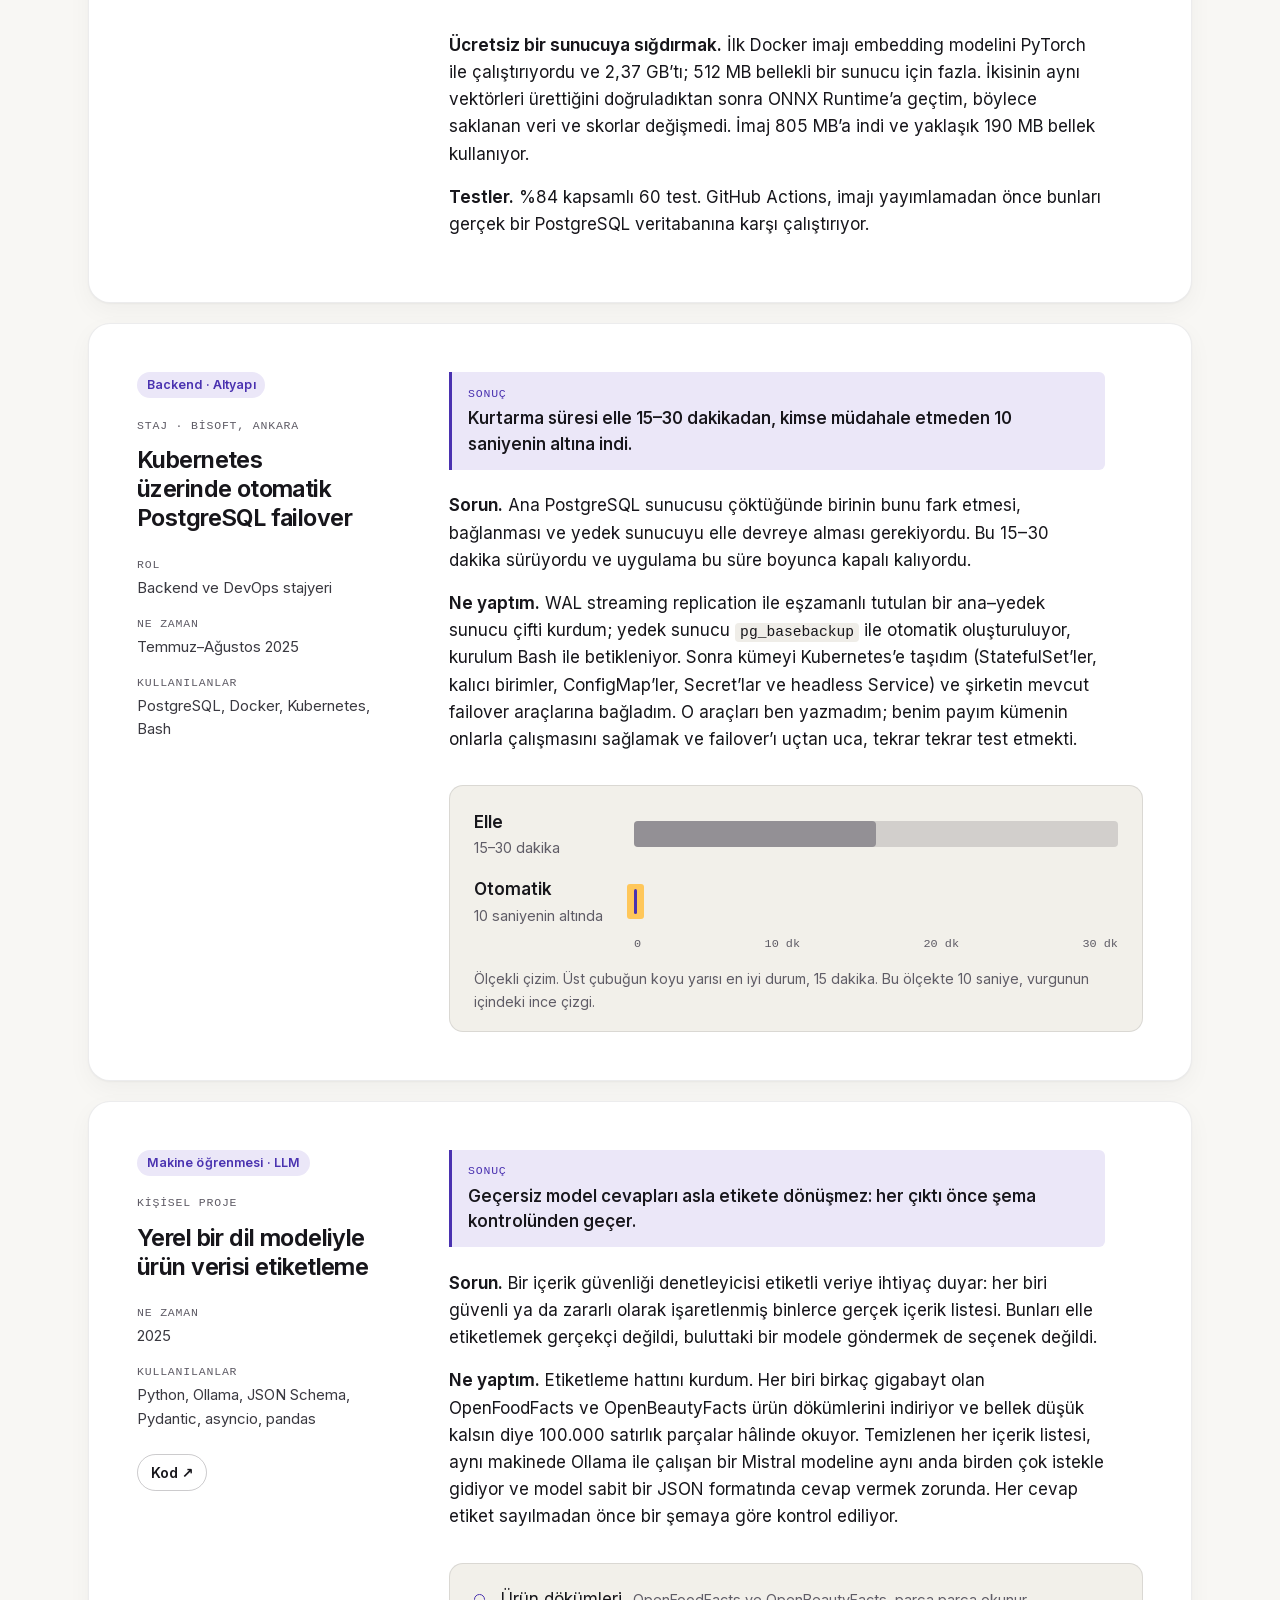
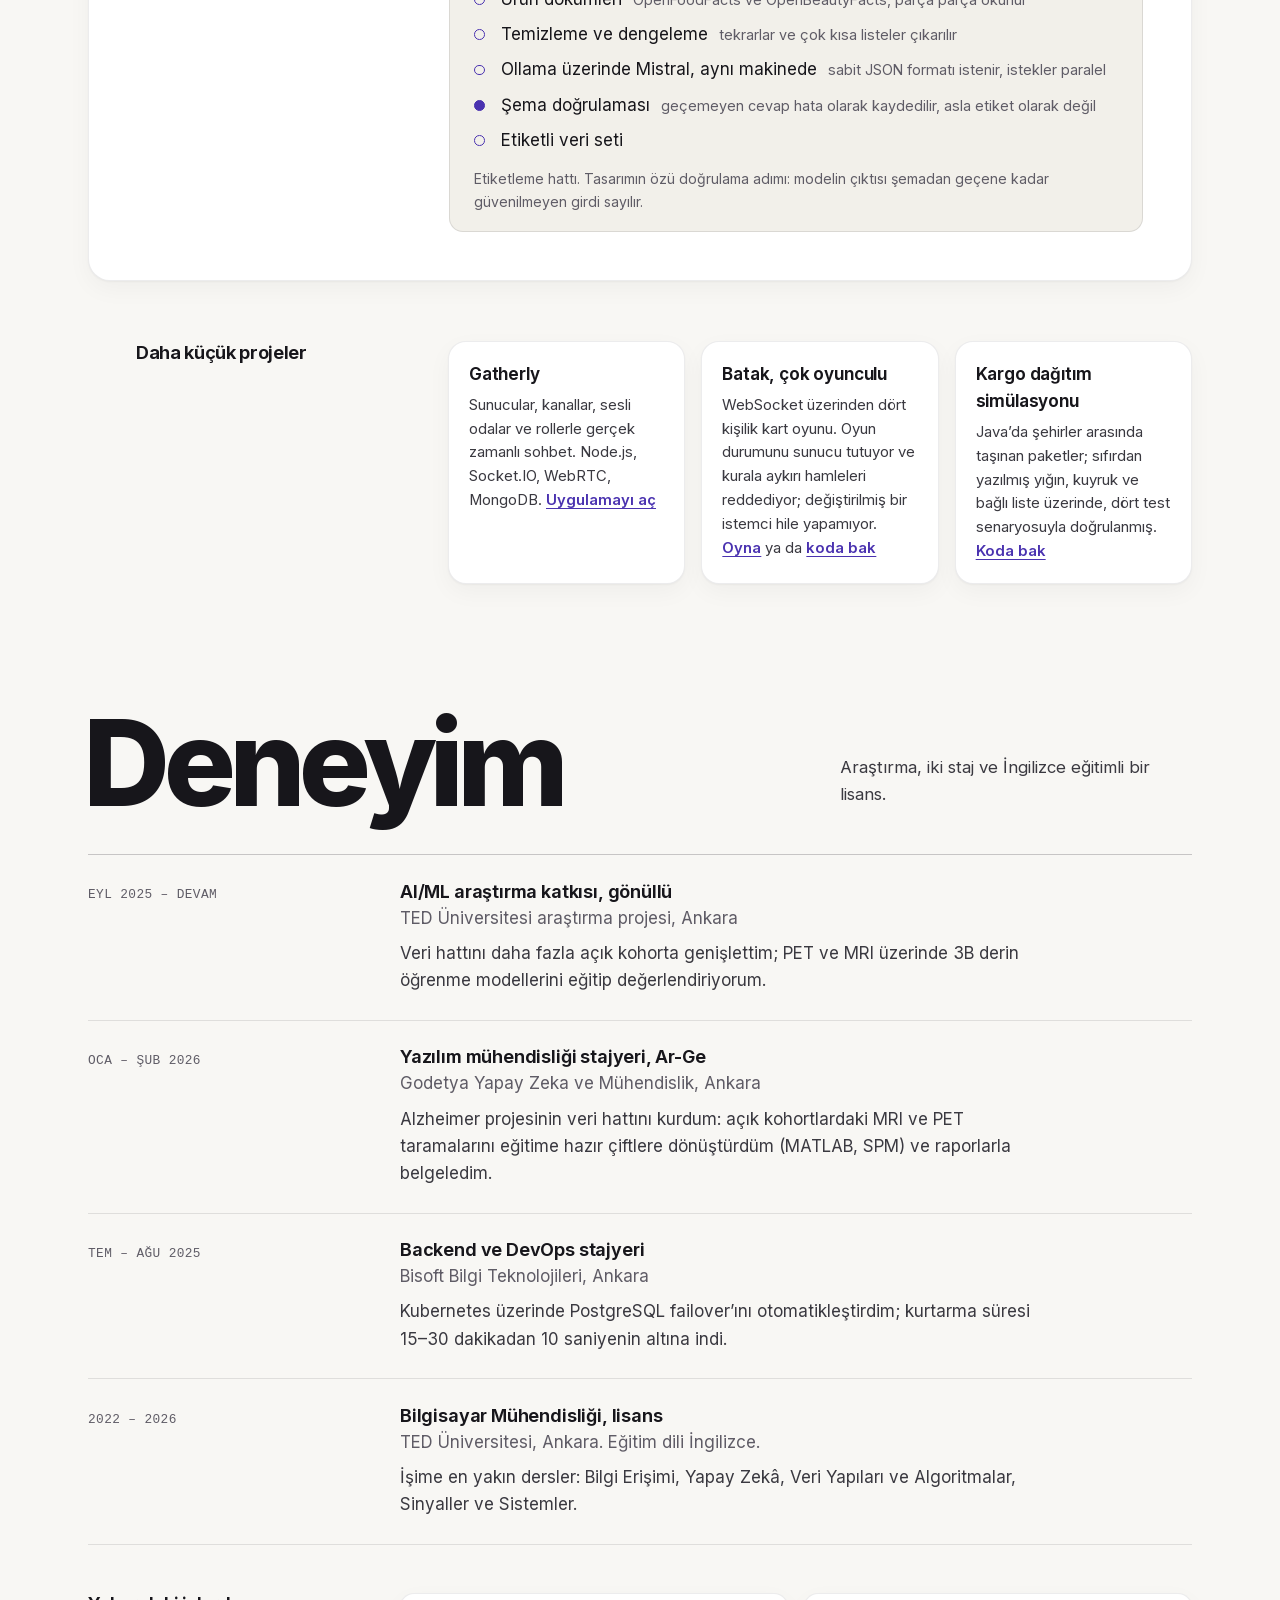
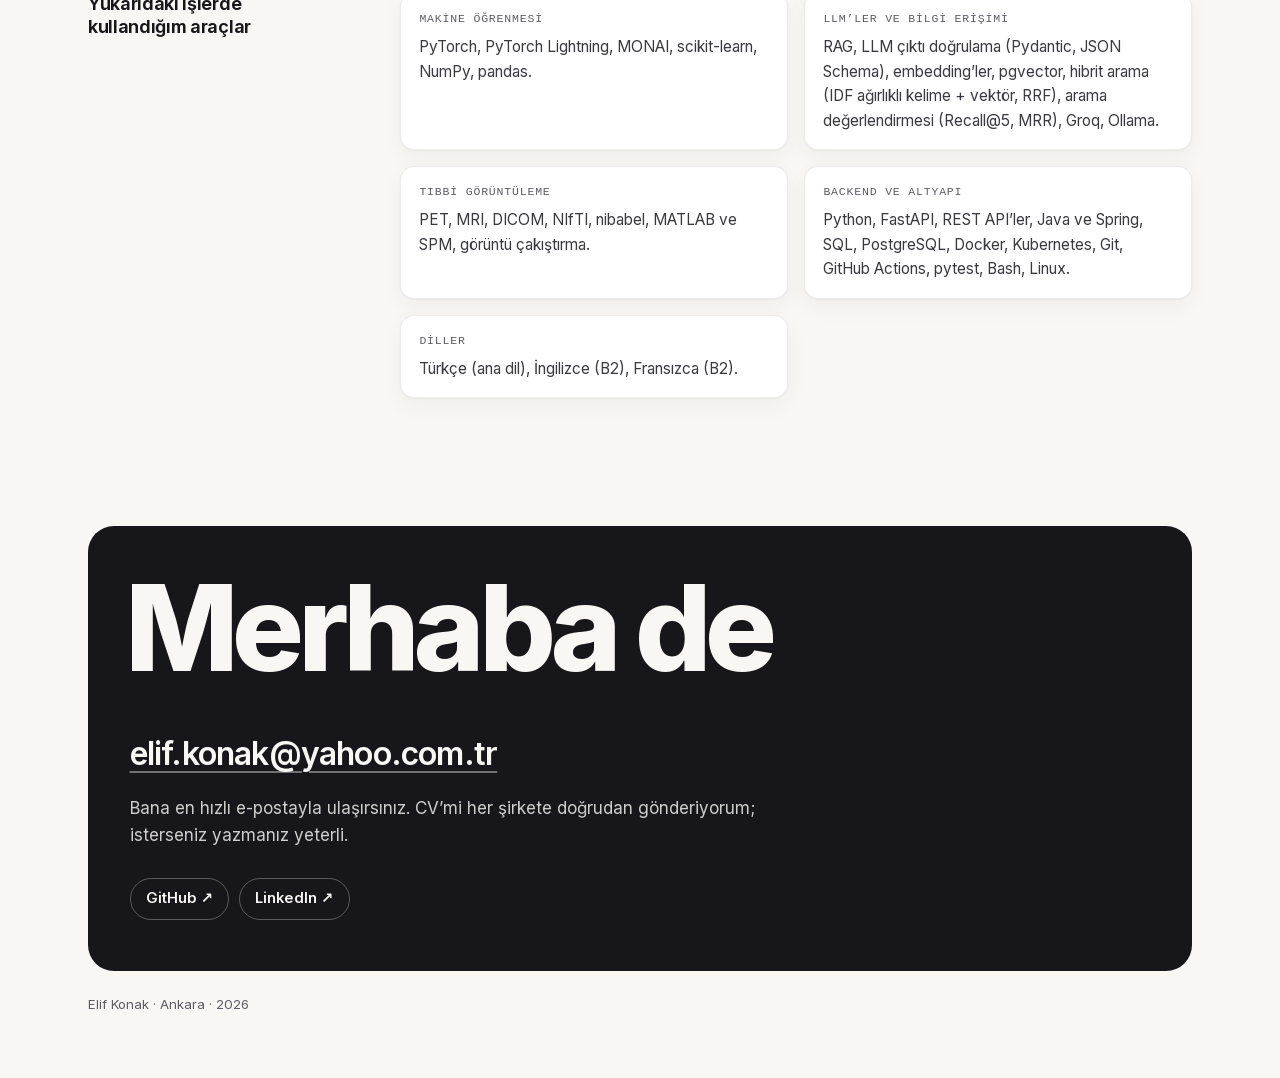
==== commit f70ccf8a: "Proof cards and name in the intro, demo moved into NeuroLit, routing line, area tags, shorter NeuroL" ====
--- a/tr/index.html
+++ b/tr/index.html
@@ -42,10 +42,6 @@
 <div class="wrap" id="top">
   <header class="top">
     <nav aria-label="Ana menü">
-      <a class="who" href="#top">
-        <span class="avatar" aria-hidden="true">ek</span>
-        <span><b>Elif Konak</b><small>Makine öğrenmesi mühendisi<span>/</span>Ankara</small></span>
-      </a>
       <ul>
         <li><a href="#work">Projeler</a></li>
         <li><a href="#experience">Deneyim</a></li>
@@ -59,49 +55,41 @@
 
   <div class="intro">
     <div>
+      <p class="name">Elif Konak</p>
       <p class="status"><span><b>Junior ML ve backend rollerine açığım</b> <span>Ankara, hibrit ya da uzaktan · hemen başlayabilirim</span></span></p>
       <h1>Makine öğrenmesi sistemleri ve onları ayakta tutan backend’i geliştiriyorum.</h1>
       <p class="lede">TED Üniversitesi Bilgisayar Mühendisliği, 2026 mezunu. Son işlerim: beyin MRI ve PET üzerinde 3B modeller, kaynak gösteren bir arama servisi ve Kubernetes üzerinde PostgreSQL failover. Bir şeyin nasıl çalışması gerektiğine karar vermeden önce ölçerim.</p>
       <p class="actions">
-        <a class="button" href="https://neurolit-2e56.onrender.com">NeuroLit’e bir soru sor <span class="arr" aria-hidden="true">→</span></a>
-        <a class="plain" href="#neurolit">Nasıl kurdum, nasıl ölçtüm</a>
+        <a class="button" href="#work">Projelerime bak <span class="arr" aria-hidden="true">↓</span></a>
+        <a class="plain" href="https://neurolit-2e56.onrender.com">NeuroLit’e bir soru sor <span aria-hidden="true">↗</span></a>
       </p>
+      <p class="route">ML pozisyonu için: <a href="#alzheimers">Alzheimer projesiyle başlayın</a>. Backend pozisyonu için: <a href="#failover">failover projesiyle başlayın</a>.</p>
     </div>
-    <figure class="demo">
-      <a href="https://neurolit-2e56.onrender.com" aria-label="NeuroLit canlı demosunu aç">
-        <span class="bar"><i></i><i></i><i></i><b>neurolit-2e56.onrender.com</b><em>~1 dk’da uyanır</em></span>
-        <span class="view">
-          <picture>
-            <source srcset="../images/neurolit-answer.webp" type="image/webp" />
-            <img src="../images/neurolit-answer.jpg" alt="NeuroLit’in FDG-PET’in Alzheimer hastalığını frontotemporal demanstan ayırıp ayıramayacağı sorusuna verdiği cevap; numaralı atıflar ve altta PubMed kaynakları" width="1300" height="1741" decoding="async" />
-          </picture>
-        </span>
-      </a>
-      <figcaption>NeuroLit’ten gerçek bir cevap. 5.000 PubMed özetinden cevap veriyor ve her cümle için bir makale gösteriyor. Tıbbi bulgular makalelere ait, bana değil.</figcaption>
-    </figure>
+    <ul class="stats" aria-label="Aşağıdaki projelerden öne çıkanlar">
+      <li class="s-award"><a href="#alzheimers">
+        <svg class="trophy" viewBox="0 0 24 24" width="34" height="34" aria-hidden="true"><path d="M8 21h8M12 17v4M7 4h10v5a5 5 0 0 1-10 0V4zM17 6h3v1a3 3 0 0 1-3 3M7 6H4v1a3 3 0 0 0 3 3" fill="none" stroke="currentColor" stroke-width="1.6" stroke-linecap="round" stroke-linejoin="round"/></svg>
+        <span class="label">Ödül · Alzheimer projesi</span>
+        <span class="num"><span class="new">1.</span><span class="of">100’ü aşkın proje arasında</span></span>
+        <p>Genç Beyinler Yeni Fikirler 2026, Türkiye Bilişim Derneği (Ankara Şubesi).</p>
+      </a></li>
+      <li class="s-signal"><a href="#failover">
+        <span class="label">Bisoft · veritabanı failover</span>
+        <span class="num"><del>15–30 min</del><span class="new">10 sn altı</span></span>
+        <p>Kubernetes üzerindeki PostgreSQL kendiliğinden devralıyor.</p>
+      </a></li>
+      <li class="s-sheet"><a href="#neurolit">
+        <span class="label">NeuroLit · kaynaklı cevaplar</span>
+        <span class="num"><span class="new">28/30</span></span>
+        <p>Test sorusu kaynaklarıyla cevaplandı. Kullanıcıya kaynaksız tek cümle ulaşmadı.</p>
+      </a></li>
+      <li class="s-ink"><a href="#neurolit">
+        <span class="label">NeuroLit · Docker imajı</span>
+        <span class="num"><del>2.37 GB</del><span class="new">805 MB</span></span>
+        <p>512 MB bellekli ücretsiz bir sunucuya sığıyor.</p>
+      </a></li>
+    </ul>
   </div>
 
-  <ul class="stats" aria-label="Aşağıdaki projelerden öne çıkanlar">
-    <li class="s-signal rv"><a href="#failover">
-      <span class="label">Bisoft · veritabanı failover</span>
-      <span class="num"><del>15–30 min</del><span class="new">10 sn altı</span></span>
-      <p>Yedek sunucu artık elle devreye alınmak yerine kendiliğinden devralıyor.</p>
-      <span class="go">Projeyi oku <span aria-hidden="true">→</span></span>
-    </a></li>
-    <li class="s-ink rv"><a href="#neurolit">
-      <span class="label">NeuroLit · Docker imajı</span>
-      <span class="num"><del>2.37 GB</del><span class="new">805 MB</span></span>
-      <p>512 MB belleği olan ücretsiz bir sunucuda çalışacak kadar küçük.</p>
-      <span class="go">Projeyi oku <span aria-hidden="true">→</span></span>
-    </a></li>
-    <li class="s-award rv"><a href="#alzheimers">
-      <svg class="trophy" viewBox="0 0 24 24" width="44" height="44" aria-hidden="true"><path d="M8 21h8M12 17v4M7 4h10v5a5 5 0 0 1-10 0V4zM17 6h3v1a3 3 0 0 1-3 3M7 6H4v1a3 3 0 0 0 3 3" fill="none" stroke="currentColor" stroke-width="1.6" stroke-linecap="round" stroke-linejoin="round"/></svg>
-      <span class="label">Ödül · Genç Beyinler Yeni Fikirler 2026</span>
-      <span class="num"><span class="new">1.</span><span class="of">100’ü aşkın proje arasında</span></span>
-      <p>Alzheimer PET ve MRI projesiyle. Üniversiteler arası yarışma, Türkiye Bilişim Derneği (Ankara Şubesi).</p>
-      <span class="go">Projeyi oku <span aria-hidden="true">→</span></span>
-    </a></li>
-  </ul>
 </div>
 
 <main>
@@ -114,6 +102,7 @@
 
     <article class="case rv" id="alzheimers">
       <div class="meta">
+        <span class="area">Makine öğrenmesi · Medikal görüntüleme</span>
         <span class="label">Araştırma · bitirme projesi</span>
         <h3>Alzheimer hastalığı için beyin PET ve MRI üzerinde derin öğrenme</h3>
         <dl>
@@ -334,6 +323,7 @@
 
     <article class="case rv" id="neurolit">
       <div class="meta">
+        <span class="area">Makine öğrenmesi · Bilgi erişimi</span>
         <span class="label">Kişisel proje</span>
         <h3>NeuroLit: nörogörüntüleme makalelerinden kaynaklı cevaplar</h3>
         <dl>
@@ -345,9 +335,23 @@
       <div class="story">
         <p class="outcome"><span class="label">Sonuç</span> 30 test sorusunun 28’i kaynaklı cevap aldı, hiçbirinde kaynaksız cümle yok. Ücretsiz bir sunucuda yaklaşık 190 MB bellekle çalışıyor.</p>
         <div class="prose kids">
-          <p><b>Sorun.</b> Alzheimer görüntülemesi sorulan bir dil modeli, bilse de bilmese de kendinden emin cevap verir. Sadece PubMed özetlerinden cevap veren ve her cümlenin hangi makaleden geldiğini gösteren bir araç istedim.</p>
-          <p><b>Ne kurdum.</b> 2015–2026 arasından 5.000 PubMed özeti üzerinde çalışan bir RAG (retrieval-augmented generation) servisi. Soru vektöre çevriliyor, en yakın pasajlar PostgreSQL’de bulunuyor ve bir dil modeli cevabı bu pasajlardan yazıyor. Sonra cevap kontrol ediliyor: bir şemaya uymalı, her cümle bir makaleye atıf yapmalı ve atıf yapılan her makale gerçekten getirilenlerden biri olmalı. Kontrol geçmezse model bir kez daha deniyor; yine geçmezse servis cevap veremediğini söylüyor.</p>
-          <p><b>Ne bekledim, ne ölçtüm.</b> Planım, kelime aramasını vektör aramasıyla birleştirmenin doğru makaleyi daha sık bulacağını varsayıyordu. 30 test sorusu yazdım ve ölçtüm. İlk çalıştırma aksini söyledi: kelime araması o kadar zayıftı ki birleşik yöntemi aşağı çekiyordu. Sebep PostgreSQL’in yerleşik sıralamasıydı: pasajların %91’inde geçen "disease" kelimesini, sadece %10’unda geçen "gadolinium" kadar bilgilendirici sayıyordu. Onu nadir kelimelere daha çok ağırlık veren bir skorla değiştirdim.</p>
+          <p><b>Sorun.</b> Alzheimer görüntülemesi sorulan bir dil modeli, bilse de bilmese de kendinden emin cevap verir. Sadece PubMed özetlerinden cevap veren ve her cümlesine makale kaynağı gösteren bir araç istedim.</p>
+          <p><b>Ne kurdum.</b> 2015–2026 arasından 5.000 PubMed özeti üzerinde çalışan bir RAG (retrieval-augmented generation) servisi: en yakın pasajlar PostgreSQL’de bulunuyor ve bir dil modeli cevabı bunlardan yazıyor. Her cevap kontrol ediliyor: bir şemaya uymalı ve her cümle gerçekten getirilmiş bir makaleye atıf yapmalı. İki kez geçemezse servis cevap veremediğini söylüyor.</p>
+        </div>
+        <figure class="demo">
+          <a href="https://neurolit-2e56.onrender.com" aria-label="NeuroLit canlı demosunu aç">
+            <span class="bar"><i></i><i></i><i></i><b>neurolit-2e56.onrender.com</b><em>~1 dk’da uyanır</em></span>
+            <span class="view">
+              <picture>
+                <source srcset="../images/neurolit-answer.webp" type="image/webp" />
+                <img src="../images/neurolit-answer.jpg" alt="NeuroLit’in FDG-PET’in Alzheimer hastalığını frontotemporal demanstan ayırıp ayıramayacağı sorusuna verdiği cevap; numaralı atıflar ve altta PubMed kaynakları" width="1300" height="1741" decoding="async" />
+              </picture>
+            </span>
+          </a>
+          <figcaption>NeuroLit’ten gerçek bir cevap. Tıbbi bulgular makalelere ait, bana değil.</figcaption>
+        </figure>
+        <div class="prose kids">
+          <p><b>Ne bekledim, ne ölçtüm.</b> Planım, vektör aramasına kelime aramasını eklemenin doğru makaleyi daha sık bulacağını varsayıyordu. 30 test sorusu yazıp ölçtüm: kelime araması o kadar zayıftı ki birleşik yöntemi aşağı çekiyordu. PostgreSQL’in yerleşik sıralaması, pasajların %91’inde geçen "disease" kelimesini, sadece %10’unda geçen "gadolinium" kadar bilgilendirici sayıyordu. Onu nadir kelimelere daha fazla ağırlık veren bir puanla değiştirdim.</p>
         </div>
 
         <figure>
@@ -366,18 +370,19 @@
               </tbody>
             </table>
           </div>
-          <figcaption>Her soru için: sorunun yazıldığı makale ilk beşte geliyor mu? Düzeltmeden sonra bile tek başına vektör araması en isabetlisi ve on kattan fazla hızlı kaldı; bu yüzden varsayılan o. Fark 30 soruda bir soru, o yüzden yöntemi kendi test setime göre ayarlamak yerine orada durdum.</figcaption>
+          <figcaption>Her sorunun yazıldığı makale ilk beşte geliyor mu? Düzeltmeden sonra da en isabetli ve on kattan hızlı yöntem tek başına vektör aramasıydı, bu yüzden varsayılan o. Fark 30 soruda bir soru olduğu için yöntemi kendi test setime göre ayarlamak yerine orada durdum.</figcaption>
         </figure>
 
         <div class="prose kids">
-          <p><b>Ücretsiz bir sunucuya sığdırmak.</b> İlk Docker imajı embedding modelini PyTorch ile çalıştırıyordu ve 2,37 GB’tı; 512 MB belleği olan bir sunucu için fazla. İkisinin birebir aynı vektörleri ürettiğini kontrol ettikten sonra ONNX Runtime’a geçtim; böylece kayıtlı veri de yukarıdaki skorlar da değişmedi. İmaj 805 MB’a indi ve yaklaşık 190 MB bellekle çalışıyor.</p>
-          <p><b>Sonuç.</b> Aynı 30 sorunun 28’i kaynaklı bir cevap aldı. Hiçbiri kullanıcıya kaynaksız bir cümleyle ya da getirilmemiş bir kaynakla ulaşmadı. Projede %84 kapsama ile 60 test var; GitHub Actions imajı yayımlamadan önce bunları gerçek bir PostgreSQL veritabanına karşı çalıştırıyor.</p>
+          <p><b>Ücretsiz bir sunucuya sığdırmak.</b> İlk Docker imajı embedding modelini PyTorch ile çalıştırıyordu ve 2,37 GB’tı; 512 MB bellekli bir sunucu için fazla. İkisinin aynı vektörleri ürettiğini doğruladıktan sonra ONNX Runtime’a geçtim, böylece saklanan veri ve skorlar değişmedi. İmaj 805 MB’a indi ve yaklaşık 190 MB bellek kullanıyor.</p>
+          <p><b>Testler.</b> %84 kapsamlı 60 test. GitHub Actions, imajı yayımlamadan önce bunları gerçek bir PostgreSQL veritabanına karşı çalıştırıyor.</p>
         </div>
       </div>
     </article>
 
     <article class="case rv" id="failover">
       <div class="meta">
+        <span class="area">Backend · Altyapı</span>
         <span class="label">Staj · Bisoft, Ankara</span>
         <h3>Kubernetes üzerinde otomatik PostgreSQL failover</h3>
         <dl>
@@ -411,6 +416,7 @@
 
     <article class="case rv" id="product-analysis">
       <div class="meta">
+        <span class="area">Makine öğrenmesi · LLM</span>
         <span class="label">Kişisel proje</span>
         <h3>Yerel bir dil modeliyle ürün verisi etiketleme</h3>
         <dl>
--- a/assets/site.css
+++ b/assets/site.css
@@ -77,12 +77,7 @@
 
   /* ---------- top ---------- */
   header.top{padding:1.8rem 0 0}
-  header.top nav{display:flex; justify-content:space-between; align-items:center; gap:1rem; flex-wrap:wrap}
-  .who{display:flex; align-items:center; gap:.9rem; color:var(--ink); text-decoration:none}
-  .who .avatar{width:3rem; height:3rem; border-radius:50%; display:grid; place-items:center; background:var(--ink); color:var(--paper); font-weight:700; letter-spacing:-.02em; font-size:1.05rem}
-  .who b{display:block; font-weight:650; font-size:1.05rem; letter-spacing:-.015em; line-height:1.2}
-  .who small{display:block; color:var(--ink-3); font-size:.9rem}
-  .who small span{margin:0 .4rem; color:var(--line-2)}
+  header.top nav{display:flex; justify-content:flex-end; align-items:center; gap:1rem; flex-wrap:wrap}
   header.top ul{list-style:none; margin:0; padding:0; display:flex; gap:1.6rem; font-size:.95rem}
   header.top ul a{color:var(--ink-2); text-decoration:none}
   header.top ul a:hover{color:var(--ink)}
@@ -94,8 +89,9 @@
   header.top .lang a:hover{background:var(--signal); border-color:var(--signal); color:var(--on-signal)}
 
   /* ---------- intro ---------- */
-  .intro{display:grid; gap:3rem; padding:4rem 0 3.5rem; align-items:center}
-  @media (min-width:1000px){ .intro{grid-template-columns:minmax(0,1fr) 26rem; gap:4.5rem; padding:5.5rem 0 4.5rem} }
+  .intro{display:grid; gap:2.5rem; padding:3rem 0 4rem; align-items:start}
+  @media (min-width:1000px){ .intro{grid-template-columns:minmax(0,1fr) 31rem; gap:4rem; padding:3.5rem 0 5rem} }
+  .intro .name{font-size:clamp(1.8rem,3vw,2.3rem); font-weight:700; letter-spacing:-.03em; color:var(--ink); margin:0 0 1.1rem; line-height:1.1}
   .status{display:inline-flex; align-items:center; gap:.55rem; background:var(--sheet); border:1px solid var(--line); border-radius:99px; padding:.35rem .85rem .35rem .7rem; font-size:.86rem; color:var(--ink-2); margin-bottom:1.6rem; border-radius:14px; line-height:1.35}
   .status b{font-weight:600; color:var(--ink)}
   .status{align-items:flex-start}
@@ -113,7 +109,8 @@
   .actions small{display:block; width:100%; color:var(--ink-3); font-size:.88rem}
 
   /* the live demo, shown as what it is */
-  figure.demo{margin:0}
+  figure.demo{margin:1.8rem 0; max-width:var(--prose)}
+  .story .demo .view{height:26rem}
   .demo a{display:block; color:inherit; text-decoration:none; background:var(--sheet); border:1px solid var(--line); border-radius:14px; overflow:hidden; box-shadow:var(--shadow); transition:transform .4s var(--ease),box-shadow .4s var(--ease)}
   .demo a:hover{transform:translateY(-3px); box-shadow:0 1px 0 rgb(18 18 17 / .04),0 32px 50px -30px rgb(18 18 17 / .38)}
   .demo .bar{display:flex; align-items:center; gap:.45rem; padding:.6rem .9rem; border-bottom:1px solid var(--line); font-size:.78rem; color:var(--ink-3); background:var(--paper)}
@@ -128,7 +125,16 @@
 
   /* ---------- measured changes: three cards ---------- */
   .stats{list-style:none; margin:0; padding:0; display:grid; gap:1rem}
-  @media (min-width:800px){ .stats{grid-template-columns:repeat(3,minmax(0,1fr))} }
+  .stats{grid-template-columns:repeat(2,minmax(0,1fr))}
+  .intro .stats{gap:.8rem}
+  .intro .stats a{padding:1.15rem 1.15rem 1.1rem; gap:.3rem}
+  .intro .stats .num{font-size:clamp(1.75rem,3vw,2.35rem); margin:.9rem 0 .15rem}
+  .intro .stats p{font-size:.86rem; line-height:1.4}
+  .intro .stats del{font-size:.88rem}
+  .intro .stats .of{font-size:.88rem}
+  .intro .stats .trophy{top:1rem; right:1rem}
+  .intro .stats .s-award .label{padding-right:2.6rem}
+  .stats .s-sheet .new{color:var(--signal)}
   .stats a{display:flex; flex-direction:column; gap:.4rem; height:100%; padding:1.5rem 1.5rem 1.3rem; border-radius:var(--r); border:1px solid var(--card-line); background:var(--sheet); box-shadow:var(--card-shadow); color:var(--ink); text-decoration:none; position:relative; transition:transform .4s var(--ease),box-shadow .4s var(--ease)}
   .stats a:hover{transform:translateY(-4px); box-shadow:var(--shadow)}
   .stats .num{font-size:clamp(2.2rem,4vw,3rem); font-weight:750; letter-spacing:-.045em; line-height:1; margin:1.4rem 0 .2rem; font-variant-numeric:tabular-nums}
@@ -158,6 +164,10 @@
   /* ---------- case studies: cards, details on the left, story on the right ---------- */
   article.case{display:grid; gap:1.5rem 3.5rem; padding:2.6rem; margin-bottom:1.25rem; background:var(--sheet); border:1px solid var(--card-line); border-radius:22px; box-shadow:var(--card-shadow)}
   @media (min-width:1000px){ article.case{grid-template-columns:16rem minmax(0,1fr); padding:3rem} .case .meta{position:sticky; top:1.5rem; align-self:start} }
+  .meta .area{display:block; width:fit-content; margin-bottom:.7rem; padding:.2rem .6rem; border-radius:99px; background:var(--signal-soft); color:var(--signal); font-size:.78rem; font-weight:600; letter-spacing:.01em}
+  .route{margin:1.3rem 0 0; font-size:.93rem; color:var(--ink-3); max-width:40rem}
+  .route a{color:var(--ink-2); font-weight:550; text-underline-offset:.2em; text-decoration-color:var(--line-2)}
+  .route a:hover{color:var(--signal); text-decoration-color:currentColor}
   .meta h3{margin:.6rem 0 1.4rem; font-size:1.45rem; letter-spacing:-.025em}
   .meta dl{margin:0 0 1.4rem; display:grid; gap:.9rem; font-size:.93rem}
   .meta dt{margin-bottom:.15rem}
@@ -352,11 +362,10 @@
   .anim .tbl.in mark{background-size:100% 100%}
   /* intro arrives once on load */
   @keyframes heroIn{from{opacity:.6; transform:translateY(8px)}}
-  .anim .intro > div > *,.anim .demo{animation:heroIn .3s var(--ease) both}
+  .anim .intro > div > *,.anim .intro .stats{animation:heroIn .3s var(--ease) both}
   .anim .intro > div > :nth-child(2){animation-delay:0s}
   .anim .intro > div > :nth-child(3){animation-delay:0s}
   .anim .intro > div > :nth-child(4){animation-delay:0s}
-  .anim .demo{animation-delay:0s}
   /* the demo screenshot drifts slowly so the whole answer is seen */
   @keyframes drift{0%,12%{transform:none} 88%,100%{transform:translateY(-14%)}}
   .anim .demo img{animation:drift 14s ease-in-out 1.5s infinite alternate}
